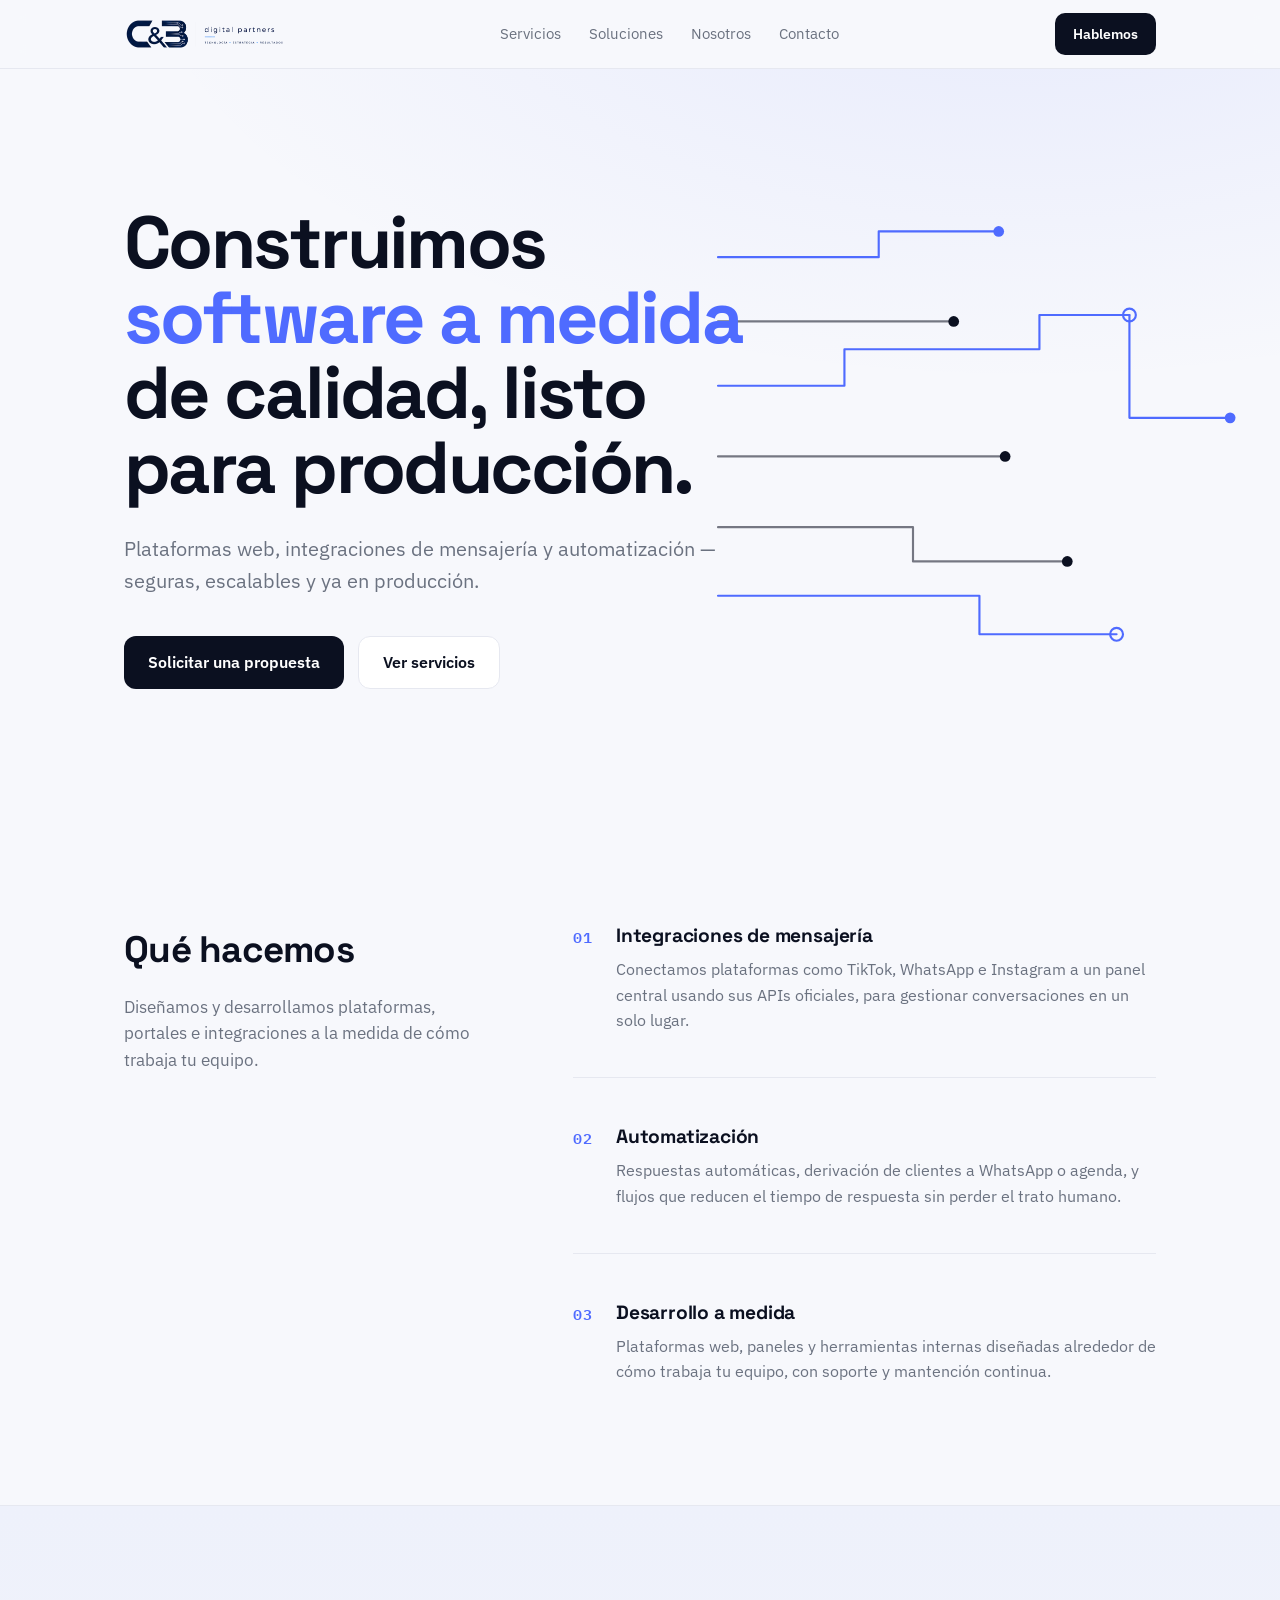
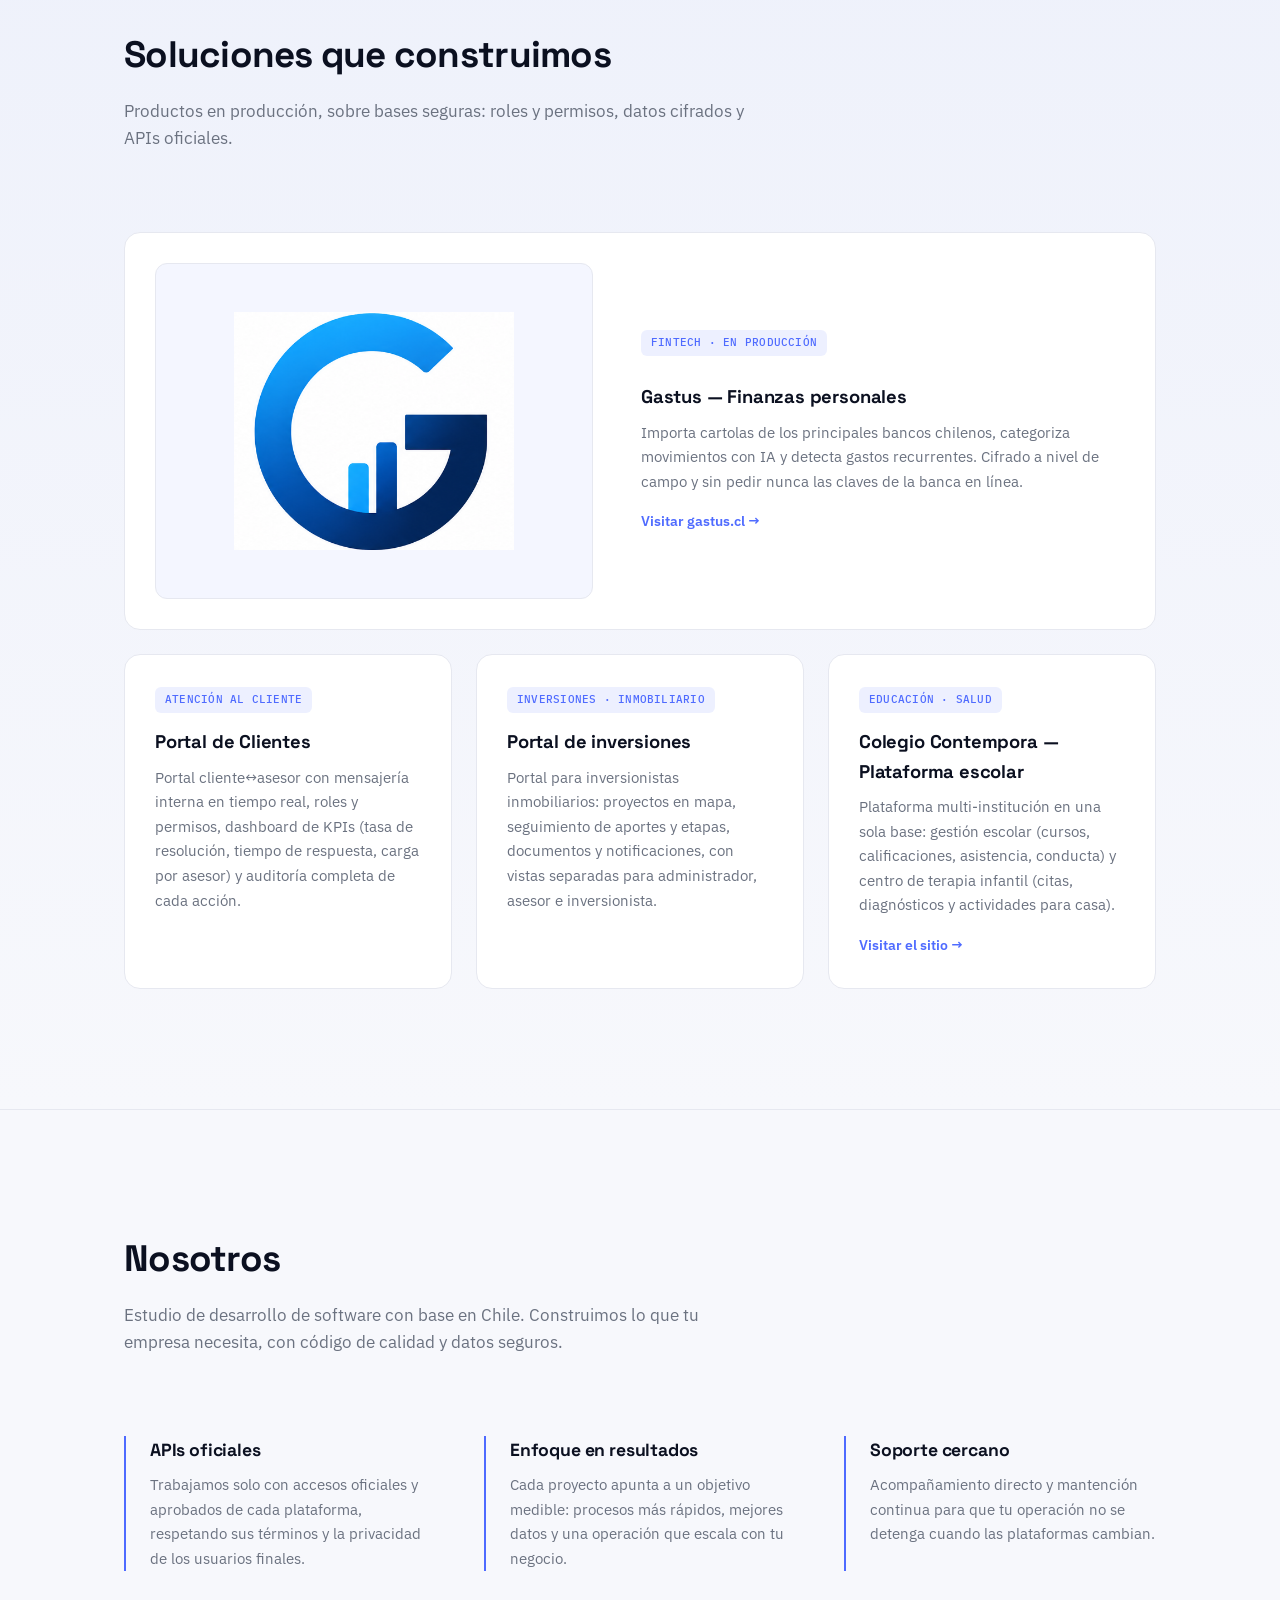
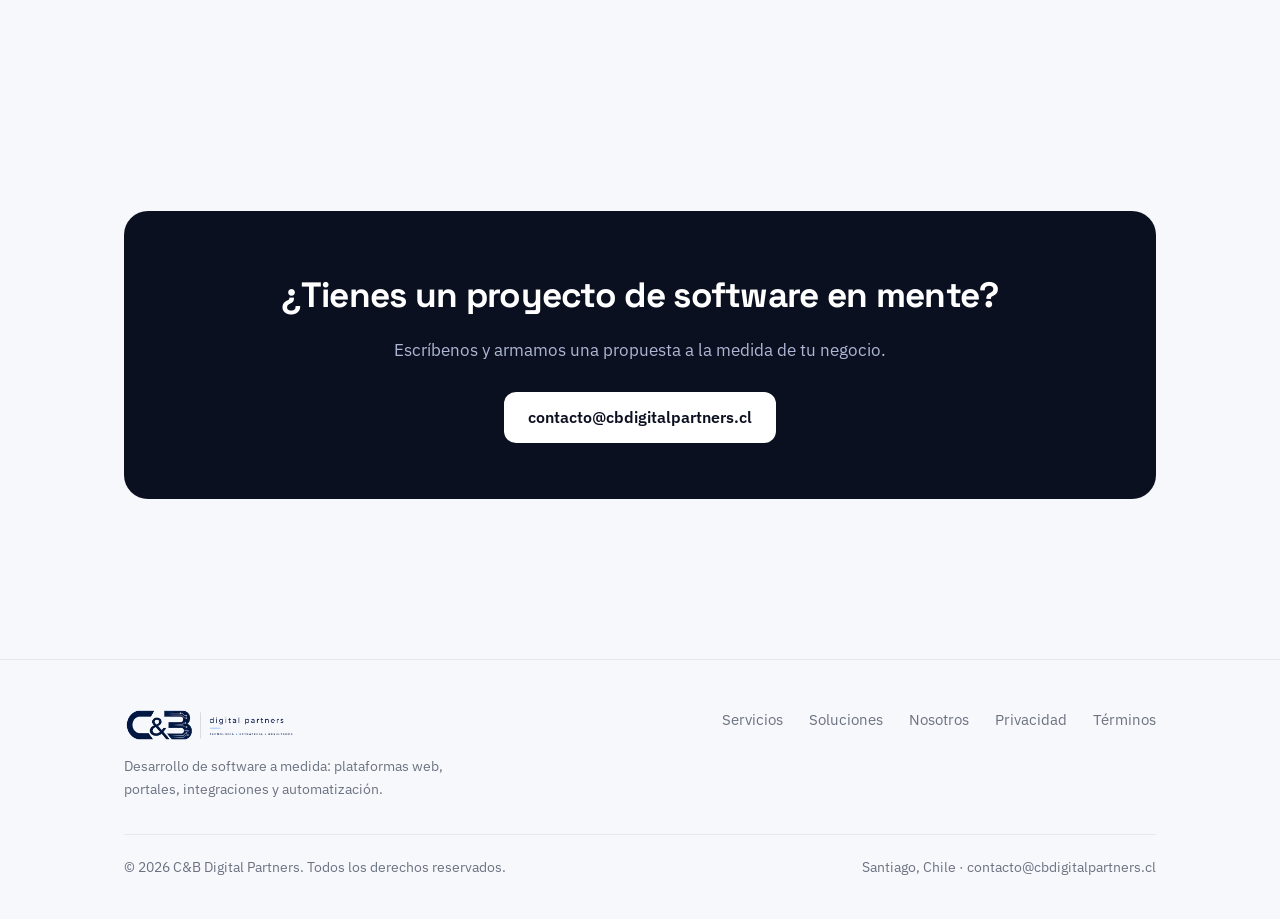
==== index.html @ 4650e449 "distill, border" ====
<!DOCTYPE html>
<html lang="es">
<head>
  <meta charset="UTF-8" />
  <meta name="viewport" content="width=device-width, initial-scale=1.0" />
  <title>C&amp;B Digital Partners — Desarrollo de software a medida</title>
  <meta name="description" content="Estudio de desarrollo de software en Chile. Construimos plataformas web, portales, software financiero e integraciones a medida — de calidad, seguras y listas para producción." />
  <meta property="og:type" content="website" />
  <meta property="og:url" content="https://www.cbdigitalpartners.cl/" />
  <meta property="og:title" content="C&amp;B Digital Partners — Desarrollo de software a medida" />
  <meta property="og:description" content="Estudio de desarrollo en Chile. Plataformas web, portales, software financiero e integraciones a medida — de calidad, seguras y listas para producción." />
  <meta name="twitter:card" content="summary_large_image" />
  <meta name="twitter:title" content="C&amp;B Digital Partners — Desarrollo de software a medida" />
  <meta name="twitter:description" content="Plataformas web, portales, software financiero e integraciones a medida — de calidad, seguras y listas para producción." />
  <link rel="icon" href="assets/favicon.ico" sizes="any" />
  <meta property="og:image" content="https://www.cbdigitalpartners.cl/assets/og-banner.png" />
  <meta property="og:image:width" content="1200" />
  <meta property="og:image:height" content="630" />
  <meta name="twitter:image" content="https://www.cbdigitalpartners.cl/assets/og-banner.png" />
  <link rel="preconnect" href="https://fonts.googleapis.com" />
  <link rel="preconnect" href="https://fonts.gstatic.com" crossorigin />
  <link href="https://fonts.googleapis.com/css2?family=IBM+Plex+Mono:wght@500;600&family=IBM+Plex+Sans:wght@400;500;600&family=Space+Grotesk:wght@500;600;700&display=swap" rel="stylesheet" />
  <link rel="stylesheet" href="styles.css" />
</head>
<body>
  <header>
    <div class="wrap nav">
      <a href="index.html" class="brand" aria-label="C&amp;B Digital Partners">
        <img src="assets/logo-clean.png" alt="C&amp;B Digital Partners" width="160" height="32" />
      </a>
      <nav class="nav-links">
        <a href="#servicios">Servicios</a>
        <a href="#soluciones">Soluciones</a>
        <a href="#nosotros">Nosotros</a>
        <a href="#contacto">Contacto</a>
      </nav>
      <a href="#contacto" class="nav-cta">Hablemos</a>
    </div>
  </header>

  <main>
    <section class="hero">
      <div class="hero-deco" aria-hidden="true">
        <svg viewBox="0 0 560 460" fill="none" xmlns="http://www.w3.org/2000/svg">
          <g class="traces" stroke-width="2" stroke-linecap="round" stroke-linejoin="round">
            <path d="M0 64 H150 V40 H262" stroke="var(--accent)" />
            <path d="M0 124 H220" stroke="var(--ink)" opacity="0.55" />
            <path d="M0 184 H118 V150 H300 V118 H384" stroke="var(--accent)" />
            <path d="M0 250 H268" stroke="var(--ink)" opacity="0.55" />
            <path d="M384 118 V214 H478" stroke="var(--accent)" />
            <path d="M0 316 H182 V348 H326" stroke="var(--ink)" opacity="0.55" />
            <path d="M0 380 H244 V416 H372" stroke="var(--accent)" />
          </g>
          <g class="nodes">
            <circle cx="262" cy="40" r="5" fill="var(--accent)" />
            <circle cx="220" cy="124" r="5" fill="var(--ink)" />
            <circle cx="384" cy="118" r="6" fill="none" stroke="var(--accent)" stroke-width="2" />
            <circle cx="268" cy="250" r="5" fill="var(--ink)" />
            <circle cx="478" cy="214" r="5" fill="var(--accent)" />
            <circle cx="326" cy="348" r="5" fill="var(--ink)" />
            <circle cx="372" cy="416" r="6" fill="none" stroke="var(--accent)" stroke-width="2" />
          </g>
        </svg>
      </div>
      <div class="wrap hero-content">
        <h1>Construimos <span>software a medida</span> de calidad, listo para producción.</h1>
        <p class="lead">Plataformas web, integraciones de mensajería y automatización — seguras, escalables y ya en producción.</p>
        <div class="hero-actions">
          <a href="#contacto" class="btn btn-primary">Solicitar una propuesta</a>
          <a href="#servicios" class="btn btn-ghost">Ver servicios</a>
        </div>
      </div>
    </section>

    <section class="block" id="servicios">
      <div class="wrap split">
        <div class="split-head">
          <h2>Qué hacemos</h2>
          <p>Diseñamos y desarrollamos plataformas, portales e integraciones a la medida de cómo trabaja tu equipo.</p>
        </div>
        <ol class="features">
          <li class="feature">
            <span class="feature-num">01</span>
            <div class="feature-body">
              <h3>Integraciones de mensajería</h3>
              <p>Conectamos plataformas como TikTok, WhatsApp e Instagram a un panel central usando sus APIs oficiales, para gestionar conversaciones en un solo lugar.</p>
            </div>
          </li>
          <li class="feature">
            <span class="feature-num">02</span>
            <div class="feature-body">
              <h3>Automatización</h3>
              <p>Respuestas automáticas, derivación de clientes a WhatsApp o agenda, y flujos que reducen el tiempo de respuesta sin perder el trato humano.</p>
            </div>
          </li>
          <li class="feature">
            <span class="feature-num">03</span>
            <div class="feature-body">
              <h3>Desarrollo a medida</h3>
              <p>Plataformas web, paneles y herramientas internas diseñadas alrededor de cómo trabaja tu equipo, con soporte y mantención continua.</p>
            </div>
          </li>
        </ol>
      </div>
    </section>

    <section class="block alt" id="soluciones">
      <div class="wrap">
        <div class="section-head">
          <h2>Soluciones que construimos</h2>
          <p>Productos en producción, sobre bases seguras: roles y permisos, datos cifrados y APIs oficiales.</p>
        </div>
        <div class="solutions">
          <article class="card sol-feature">
            <div class="sol-feature-media">
              <img src="assets/gastus-logo.png" alt="Gastus" />
            </div>
            <div class="sol-feature-body">
              <span class="tag">Fintech · En producción</span>
              <h3>Gastus — Finanzas personales</h3>
              <p>Importa cartolas de los principales bancos chilenos, categoriza movimientos con IA y detecta gastos recurrentes. Cifrado a nivel de campo y sin pedir nunca las claves de la banca en línea.</p>
              <a href="https://gastus.cl" target="_blank" rel="noopener" class="card-link">Visitar gastus.cl →</a>
            </div>
          </article>
          <div class="sol-grid">
            <article class="card">
              <span class="tag">Atención al cliente</span>
              <h3>Portal de Clientes</h3>
              <p>Portal cliente↔asesor con mensajería interna en tiempo real, roles y permisos, dashboard de KPIs (tasa de resolución, tiempo de respuesta, carga por asesor) y auditoría completa de cada acción.</p>
            </article>
            <article class="card">
              <span class="tag">Inversiones · Inmobiliario</span>
              <h3>Portal de inversiones</h3>
              <p>Portal para inversionistas inmobiliarios: proyectos en mapa, seguimiento de aportes y etapas, documentos y notificaciones, con vistas separadas para administrador, asesor e inversionista.</p>
            </article>
            <article class="card">
              <span class="tag">Educación · Salud</span>
              <h3>Colegio Contempora — Plataforma escolar</h3>
              <p>Plataforma multi-institución en una sola base: gestión escolar (cursos, calificaciones, asistencia, conducta) y centro de terapia infantil (citas, diagnósticos y actividades para casa).</p>
              <a href="https://colegia.colegiocontempora.com/" target="_blank" rel="noopener" class="card-link">Visitar el sitio →</a>
            </article>
          </div>
        </div>
      </div>
    </section>

    <section class="block" id="nosotros">
      <div class="wrap">
        <div class="section-head">
          <h2>Nosotros</h2>
          <p>Estudio de desarrollo de software con base en Chile. Construimos lo que tu empresa necesita, con código de calidad y datos seguros.</p>
        </div>
        <div class="trust">
          <div class="trust-item">
            <h3>APIs oficiales</h3>
            <p>Trabajamos solo con accesos oficiales y aprobados de cada plataforma, respetando sus términos y la privacidad de los usuarios finales.</p>
          </div>
          <div class="trust-item">
            <h3>Enfoque en resultados</h3>
            <p>Cada proyecto apunta a un objetivo medible: procesos más rápidos, mejores datos y una operación que escala con tu negocio.</p>
          </div>
          <div class="trust-item">
            <h3>Soporte cercano</h3>
            <p>Acompañamiento directo y mantención continua para que tu operación no se detenga cuando las plataformas cambian.</p>
          </div>
        </div>
      </div>
    </section>

    <section class="block" id="contacto">
      <div class="wrap">
        <div class="cta-band">
          <h2>¿Tienes un proyecto de software en mente?</h2>
          <p>Escríbenos y armamos una propuesta a la medida de tu negocio.</p>
          <a href="mailto:contacto@cbdigitalpartners.cl" class="btn btn-primary">contacto@cbdigitalpartners.cl</a>
        </div>
      </div>
    </section>
  </main>

  <footer>
    <div class="wrap">
      <div class="foot">
        <div>
          <a href="index.html" class="brand" aria-label="C&amp;B Digital Partners">
            <img src="assets/logo-clean.png" alt="C&amp;B Digital Partners" width="160" height="32" />
          </a>
          <p>Desarrollo de software a medida: plataformas web, portales, integraciones y automatización.</p>
        </div>
        <div class="foot-links">
          <a href="#servicios">Servicios</a>
          <a href="#soluciones">Soluciones</a>
          <a href="#nosotros">Nosotros</a>
          <a href="privacidad.html">Privacidad</a>
          <a href="terminos.html">Términos</a>
        </div>
      </div>
      <div class="foot-bottom">
        <span>© 2026 C&amp;B Digital Partners. Todos los derechos reservados.</span>
        <span>Santiago, Chile · contacto@cbdigitalpartners.cl</span>
      </div>
    </div>
  </footer>
</body>
</html>
---- styles.css ----
:root {
  --ink: #0b1020;
  --ink-soft: #161d33;
  --paper: #f7f8fc;
  --muted: #6b7280;
  --line: #e6e8f0;
  --accent: #4f6bff;
  --accent-2: #00d4b3;
  --white: #ffffff;
  --radius: 16px;
  --maxw: 1080px;
  /* Type */
  --font-display: "Space Grotesk", "Segoe UI", system-ui, sans-serif;
  --font-body: "IBM Plex Sans", -apple-system, "Segoe UI", Roboto, sans-serif;
  --font-mono: "IBM Plex Mono", ui-monospace, "Cascadia Code", monospace;
  /* Spacing scale — fluid */
  --space-xs: 0.75rem;
  --space-sm: clamp(1rem, 2vw, 1.5rem);
  --space-md: clamp(1.75rem, 4vw, 2.75rem);
  --space-lg: clamp(3rem, 7vw, 5rem);
  --space-xl: clamp(4.5rem, 10vw, 7.5rem);
}

* { box-sizing: border-box; margin: 0; padding: 0; }

html { scroll-behavior: smooth; }

body {
  font-family: var(--font-body);
  color: var(--ink);
  background: var(--paper);
  line-height: 1.6;
  -webkit-font-smoothing: antialiased;
}

h1, h2, h3, .brand { font-family: var(--font-display); }

a { color: inherit; text-decoration: none; }

/* Keyboard focus — WCAG AA visible focus */
:focus-visible {
  outline: 2px solid var(--accent);
  outline-offset: 3px;
  border-radius: 4px;
}

.wrap { max-width: var(--maxw); margin: 0 auto; padding: 0 24px; }

/* ---------- Header ---------- */
header {
  position: sticky;
  top: 0;
  z-index: 50;
  background: rgba(247, 248, 252, 0.85);
  backdrop-filter: saturate(180%) blur(12px);
  border-bottom: 1px solid var(--line);
}
.nav {
  display: flex;
  align-items: center;
  justify-content: space-between;
  height: 68px;
}
.brand {
  display: flex;
  align-items: center;
  gap: 10px;
  font-weight: 700;
  letter-spacing: -0.02em;
  font-size: 1.05rem;
}
.brand img { height: 32px; width: auto; display: block; }
.foot .brand img { height: 34px; }
.nav-links { display: flex; gap: 28px; font-size: 0.92rem; color: var(--muted); }
.nav-links a:hover { color: var(--ink); }
.nav-cta {
  background: var(--ink);
  color: #fff;
  padding: 9px 18px;
  border-radius: 10px;
  font-size: 0.9rem;
  font-weight: 600;
}
.nav-cta:hover { background: var(--ink-soft); }
@media (max-width: 720px) { .nav-links { display: none; } }

/* ---------- Hero ---------- */
.hero {
  position: relative;
  overflow: hidden;
  padding: clamp(5rem, 11vw, 8.5rem) 0 clamp(4.5rem, 9vw, 7rem);
  background: radial-gradient(900px 460px at 80% -20%, rgba(79,107,255,0.10), transparent);
}
.hero-content { position: relative; z-index: 1; }
.hero h1 {
  font-size: clamp(2.5rem, 6.4vw, 4.6rem);
  line-height: 1.02;
  letter-spacing: -0.035em;
  font-weight: 700;
  max-width: 14ch;
}
.hero h1 span { color: var(--accent); }
.hero p.lead {
  margin-top: clamp(1.25rem, 2.5vw, 1.75rem);
  font-size: clamp(1.05rem, 1.6vw, 1.25rem);
  color: var(--muted);
  max-width: 52ch;
}
.hero-actions { margin-top: clamp(2rem, 3vw, 2.5rem); display: flex; gap: 14px; flex-wrap: wrap; }

/* Hero circuit signature */
.hero-deco {
  position: absolute; top: 50%; right: clamp(-60px, -3vw, -20px);
  transform: translateY(-50%);
  width: min(600px, 52%);
  pointer-events: none;
}
.hero-deco svg { width: 100%; height: auto; display: block; overflow: visible; }
@media (max-width: 880px) { .hero-deco { display: none; } }

/* Entrance choreography */
@keyframes heroDraw { to { stroke-dashoffset: 0; } }
@keyframes heroPop { from { opacity: 0; transform: scale(0.3); } to { opacity: 1; transform: scale(1); } }
@keyframes heroRise { from { opacity: 0; transform: translateY(18px); } to { opacity: 1; transform: none; } }

.hero-content > * { opacity: 0; animation: heroRise 0.7s cubic-bezier(0.22, 1, 0.36, 1) forwards; }
.hero-content > *:nth-child(1) { animation-delay: 0.05s; }
.hero-content > *:nth-child(2) { animation-delay: 0.18s; }
.hero-content > *:nth-child(3) { animation-delay: 0.30s; }

.hero-deco .traces path {
  stroke-dasharray: 1200; stroke-dashoffset: 1200;
  animation: heroDraw 1.5s cubic-bezier(0.22, 1, 0.36, 1) forwards;
}
.hero-deco .traces path:nth-child(2) { animation-delay: 0.12s; }
.hero-deco .traces path:nth-child(3) { animation-delay: 0.24s; }
.hero-deco .traces path:nth-child(4) { animation-delay: 0.36s; }
.hero-deco .traces path:nth-child(5) { animation-delay: 0.48s; }
.hero-deco .traces path:nth-child(6) { animation-delay: 0.60s; }
.hero-deco .traces path:nth-child(7) { animation-delay: 0.72s; }
.hero-deco .nodes circle {
  opacity: 0; transform-box: fill-box; transform-origin: center;
  animation: heroPop 0.5s cubic-bezier(0.22, 1, 0.36, 1) forwards;
}
.hero-deco .nodes circle:nth-child(1) { animation-delay: 0.7s; }
.hero-deco .nodes circle:nth-child(2) { animation-delay: 0.8s; }
.hero-deco .nodes circle:nth-child(3) { animation-delay: 0.9s; }
.hero-deco .nodes circle:nth-child(4) { animation-delay: 1.0s; }
.hero-deco .nodes circle:nth-child(5) { animation-delay: 1.1s; }
.hero-deco .nodes circle:nth-child(6) { animation-delay: 1.2s; }
.hero-deco .nodes circle:nth-child(7) { animation-delay: 1.3s; }
.btn {
  display: inline-flex; align-items: center; gap: 8px;
  padding: 13px 24px; border-radius: 12px;
  font-weight: 600; font-size: 0.98rem;
  transition: transform 0.15s ease, box-shadow 0.15s ease;
}
.btn-primary { background: var(--ink); color: #fff; }
.btn-primary:hover { transform: translateY(-2px); box-shadow: 0 12px 30px rgba(11,16,32,0.25); }
.btn-ghost { background: var(--white); color: var(--ink); border: 1px solid var(--line); }
.btn-ghost:hover { border-color: var(--accent); color: var(--accent); }

/* ---------- Sections ---------- */
section.block { padding: var(--space-xl) 0; }
.section-head { max-width: 640px; margin-bottom: var(--space-lg); }
.section-head h2 {
  font-size: clamp(1.6rem, 3.5vw, 2.3rem);
  letter-spacing: -0.02em; font-weight: 700;
}
.section-head p { margin-top: 14px; color: var(--muted); font-size: 1.05rem; }

/* ---------- Servicios: editorial split ---------- */
.split {
  display: grid;
  grid-template-columns: minmax(0, 0.78fr) minmax(0, 1.22fr);
  gap: clamp(2rem, 6vw, 5rem);
  align-items: start;
}
.split-head h2 { font-size: clamp(1.6rem, 3.5vw, 2.3rem); letter-spacing: -0.02em; font-weight: 700; }
.split-head p { margin-top: 14px; color: var(--muted); font-size: 1.05rem; }
@media (min-width: 861px) { .split-head { position: sticky; top: 96px; } }
@media (max-width: 860px) { .split { grid-template-columns: 1fr; gap: var(--space-md); } }

.features { list-style: none; display: flex; flex-direction: column; }
.feature {
  display: grid;
  grid-template-columns: auto 1fr;
  gap: var(--space-sm);
  padding: var(--space-md) 0;
  border-top: 1px solid var(--line);
}
.feature:first-child { border-top: 0; padding-top: 0; }
.feature:last-child { padding-bottom: 0; }
.feature-num {
  font-family: var(--font-mono);
  font-size: 0.95rem; font-weight: 600; letter-spacing: 0.02em;
  color: var(--accent); font-variant-numeric: tabular-nums;
  padding-top: 0.35rem;
}
.feature h3 { font-size: 1.2rem; letter-spacing: -0.01em; margin-bottom: 6px; }
.feature p { color: var(--muted); font-size: 0.98rem; }

/* ---------- Soluciones: featured + supporting ---------- */
.solutions { display: flex; flex-direction: column; gap: var(--space-sm); }
.sol-feature {
  display: grid;
  grid-template-columns: minmax(0, 0.95fr) minmax(0, 1.05fr);
  gap: clamp(1.5rem, 4vw, 3rem);
  align-items: center;
  padding: clamp(1.5rem, 4vw, 2.75rem);
}
.sol-feature-media {
  background: rgba(79,107,255,0.06);
  border: 1px solid var(--line);
  border-radius: 12px;
  aspect-ratio: 16 / 10;
  display: grid; place-items: center;
  padding: clamp(1.5rem, 4vw, 3rem);
}
.sol-feature-media img { width: 100%; max-width: 280px; height: auto; object-fit: contain; }
.sol-feature-body h3 { font-size: clamp(1.3rem, 2.5vw, 1.6rem); letter-spacing: -0.02em; margin: 12px 0 10px; }
.sol-feature-body p { color: var(--muted); font-size: 1rem; }
@media (max-width: 720px) { .sol-feature { grid-template-columns: 1fr; } }

.sol-grid { display: grid; grid-template-columns: repeat(3, 1fr); gap: var(--space-sm); }
@media (max-width: 860px) { .sol-grid { grid-template-columns: 1fr; } }

/* ---------- Nosotros: trust columns ---------- */
.trust { display: grid; grid-template-columns: repeat(3, 1fr); gap: clamp(1.5rem, 4vw, 3rem); }
.trust-item { padding-left: var(--space-sm); border-left: 2px solid var(--accent); }
.trust-item h3 { font-size: 1.1rem; letter-spacing: -0.01em; margin-bottom: 8px; }
.trust-item p { color: var(--muted); font-size: 0.96rem; }
@media (max-width: 760px) {
  .trust { grid-template-columns: 1fr; }
  .trust-item { border-left: 0; border-top: 2px solid var(--accent); padding-left: 0; padding-top: var(--space-sm); }
}

/* Alternate section background */
section.block.alt {
  background: linear-gradient(180deg, #eef1fb 0%, var(--paper) 100%);
  border-top: 1px solid var(--line);
  border-bottom: 1px solid var(--line);
}

/* Solution card tag pill */
.card .tag {
  display: inline-block;
  font-family: var(--font-mono);
  font-size: 0.7rem; font-weight: 500; letter-spacing: 0.02em;
  text-transform: uppercase;
  color: var(--accent);
  background: rgba(79,107,255,0.10);
  padding: 4px 10px; border-radius: 6px;
  margin-bottom: 14px;
}

.card {
  background: var(--white);
  border: 1px solid var(--line);
  border-radius: var(--radius);
  padding: 30px;
  transition: transform 0.18s ease, box-shadow 0.18s ease, border-color 0.18s ease;
}
.card:hover { transform: translateY(-4px); box-shadow: 0 18px 40px rgba(11,16,32,0.08); border-color: transparent; }
.card h3 { font-size: 1.15rem; letter-spacing: -0.01em; margin-bottom: 8px; }
.card p { color: var(--muted); font-size: 0.96rem; }
.card-link {
  display: inline-flex; align-items: center; gap: 6px;
  margin-top: 16px; font-weight: 600; font-size: 0.9rem;
  color: var(--accent);
  transition: gap 0.15s ease;
}
.card-link:hover { gap: 11px; }

/* ---------- CTA band ---------- */
.cta-band {
  background: var(--ink);
  color: #fff;
  border-radius: 24px;
  padding: 56px 48px;
  text-align: center;
}
.cta-band h2 { font-size: clamp(1.6rem, 3.5vw, 2.2rem); letter-spacing: -0.02em; }
.cta-band p { color: #aeb6d4; margin-top: 14px; font-size: 1.05rem; }
.cta-band .btn-primary { background: #fff; color: var(--ink); margin-top: 28px; }
.cta-band .btn-primary:hover { box-shadow: 0 12px 30px rgba(0,0,0,0.4); }

/* ---------- Footer ---------- */
footer {
  border-top: 1px solid var(--line);
  padding: 48px 0 40px;
  margin-top: 40px;
}
.foot {
  display: flex; justify-content: space-between; align-items: flex-start;
  flex-wrap: wrap; gap: 28px;
}
.foot .brand { margin-bottom: 12px; }
.foot p { color: var(--muted); font-size: 0.9rem; max-width: 320px; }
.foot-links { display: flex; gap: 26px; font-size: 0.92rem; color: var(--muted); }
.foot-links a:hover { color: var(--ink); }
.foot-bottom {
  margin-top: 34px; padding-top: 22px; border-top: 1px solid var(--line);
  font-size: 0.85rem; color: var(--muted);
  display: flex; justify-content: space-between; flex-wrap: wrap; gap: 10px;
}

/* ---------- Legal pages ---------- */
.legal { padding: 64px 0 40px; }
.legal .wrap { max-width: 760px; }
.legal h1 { font-size: clamp(1.8rem, 4vw, 2.6rem); letter-spacing: -0.02em; margin-bottom: 8px; }
.legal .updated { color: var(--muted); font-size: 0.9rem; margin-bottom: 40px; }
.legal h2 { font-size: 1.25rem; margin: 36px 0 12px; letter-spacing: -0.01em; }
.legal p, .legal li { color: #2b3245; font-size: 1rem; margin-bottom: 12px; }
.legal ul { padding-left: 22px; }
.legal a { color: var(--accent); }
.legal a:hover { text-decoration: underline; }
.back {
  display: inline-flex; align-items: center; gap: 6px;
  color: var(--muted); font-size: 0.9rem; margin-bottom: 28px;
}
.back:hover { color: var(--ink); }

/* ---------- Reduced motion ---------- */
@media (prefers-reduced-motion: reduce) {
  html { scroll-behavior: auto; }
  *, *::before, *::after {
    animation-duration: 0.01ms !important;
    animation-iteration-count: 1 !important;
    transition-duration: 0.01ms !important;
  }
  .card:hover, .btn-primary:hover { transform: none; }
}
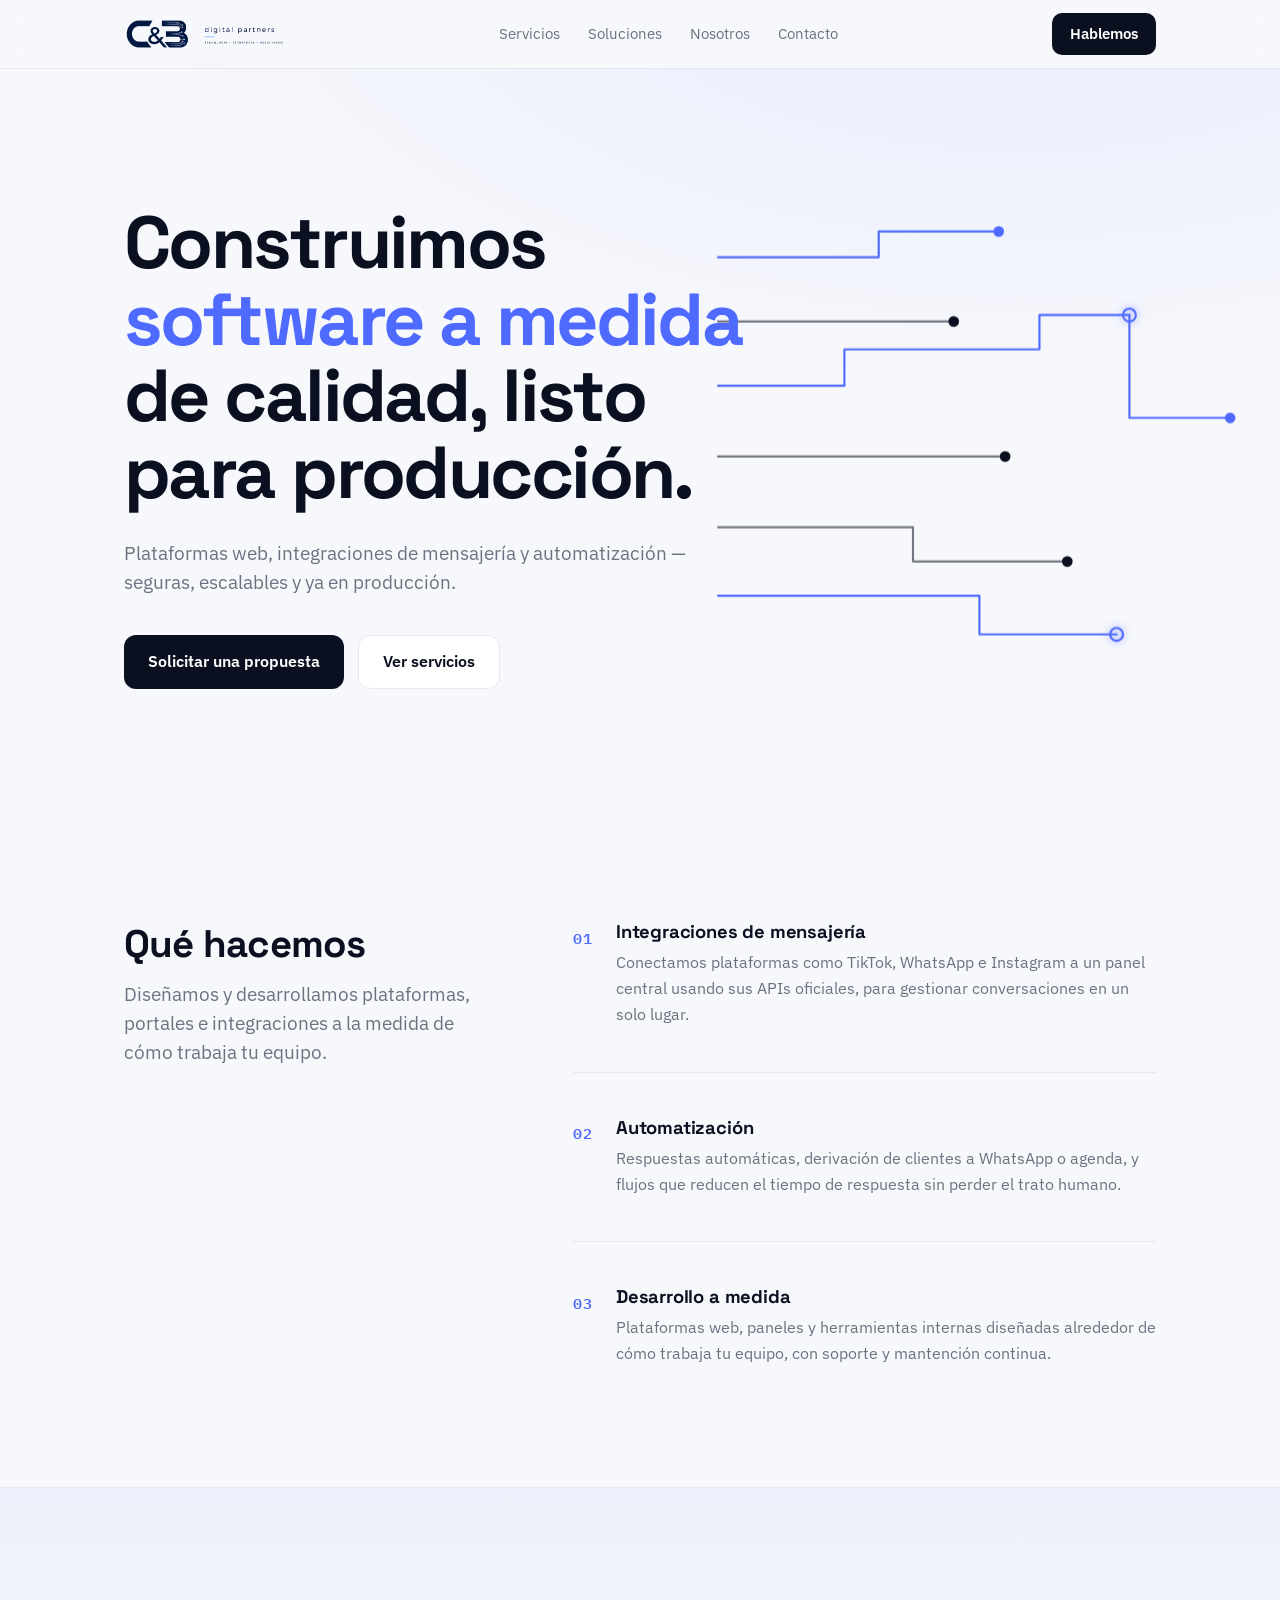
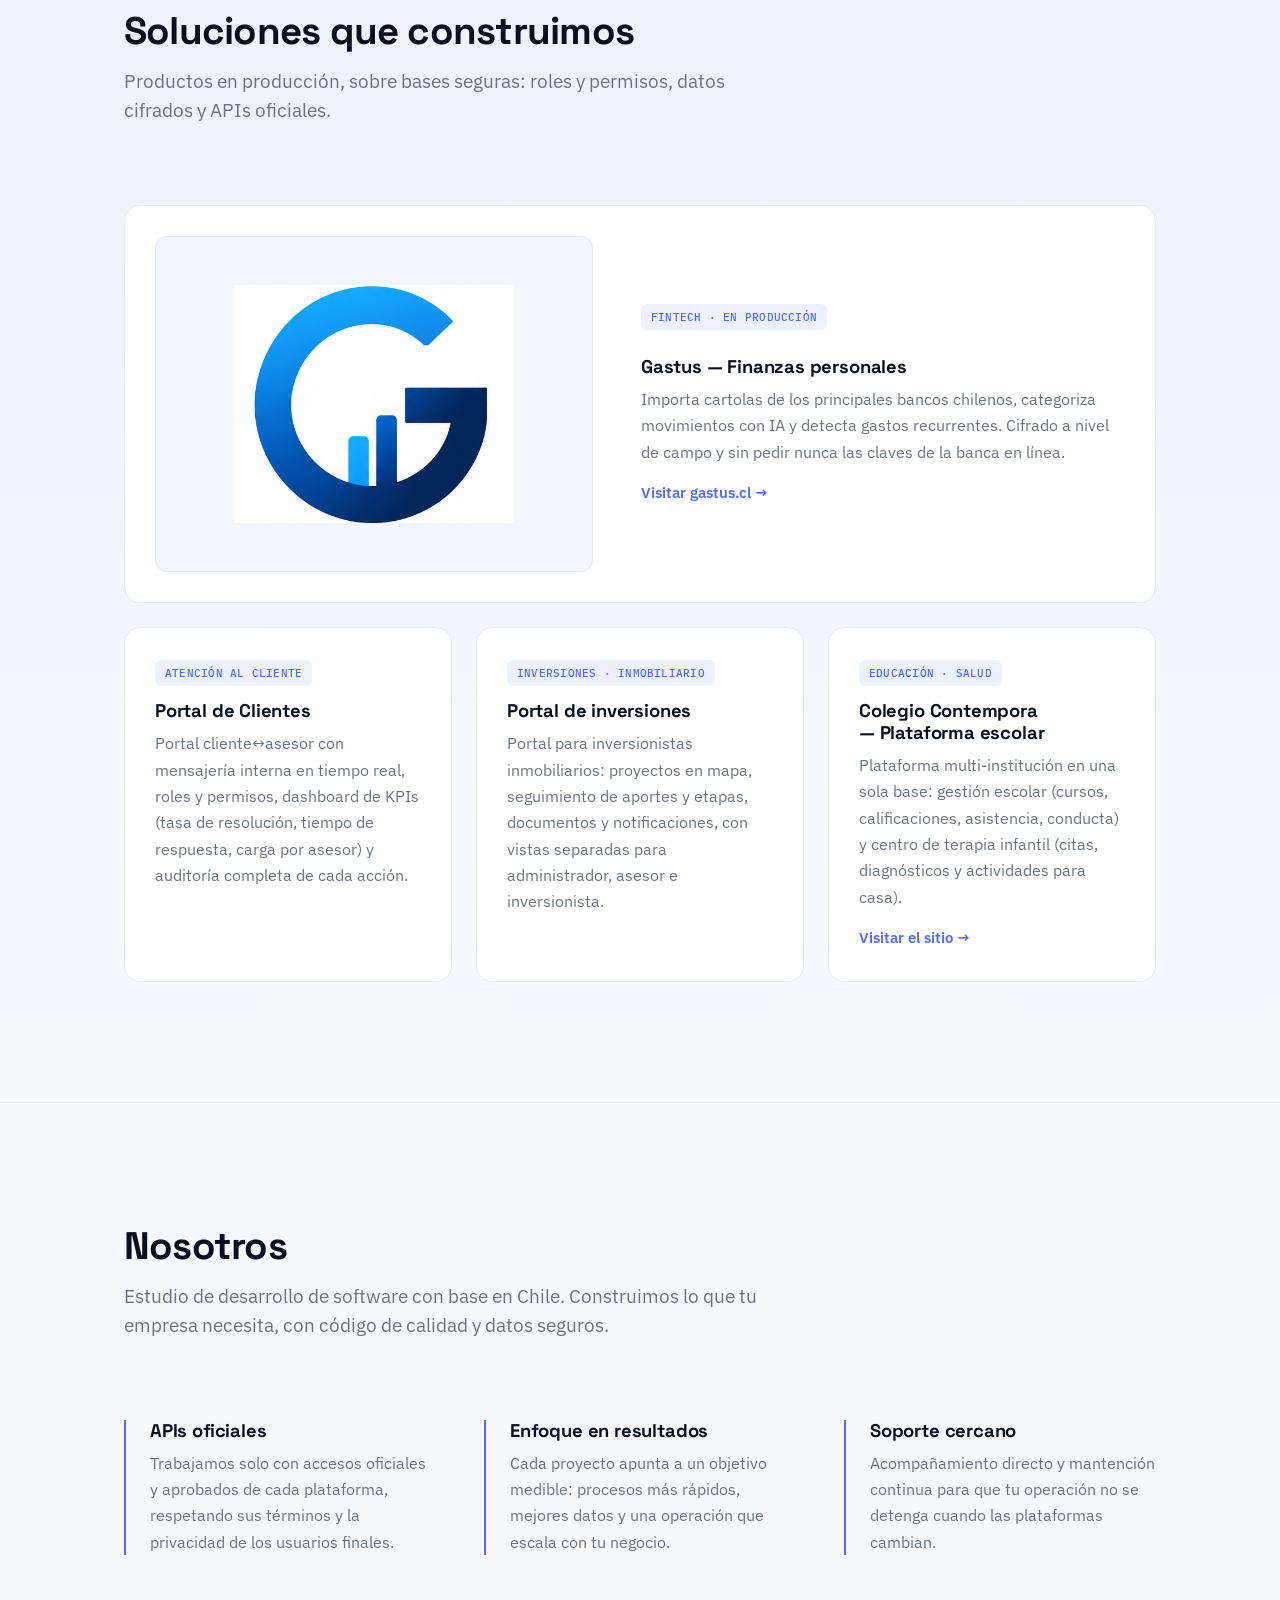
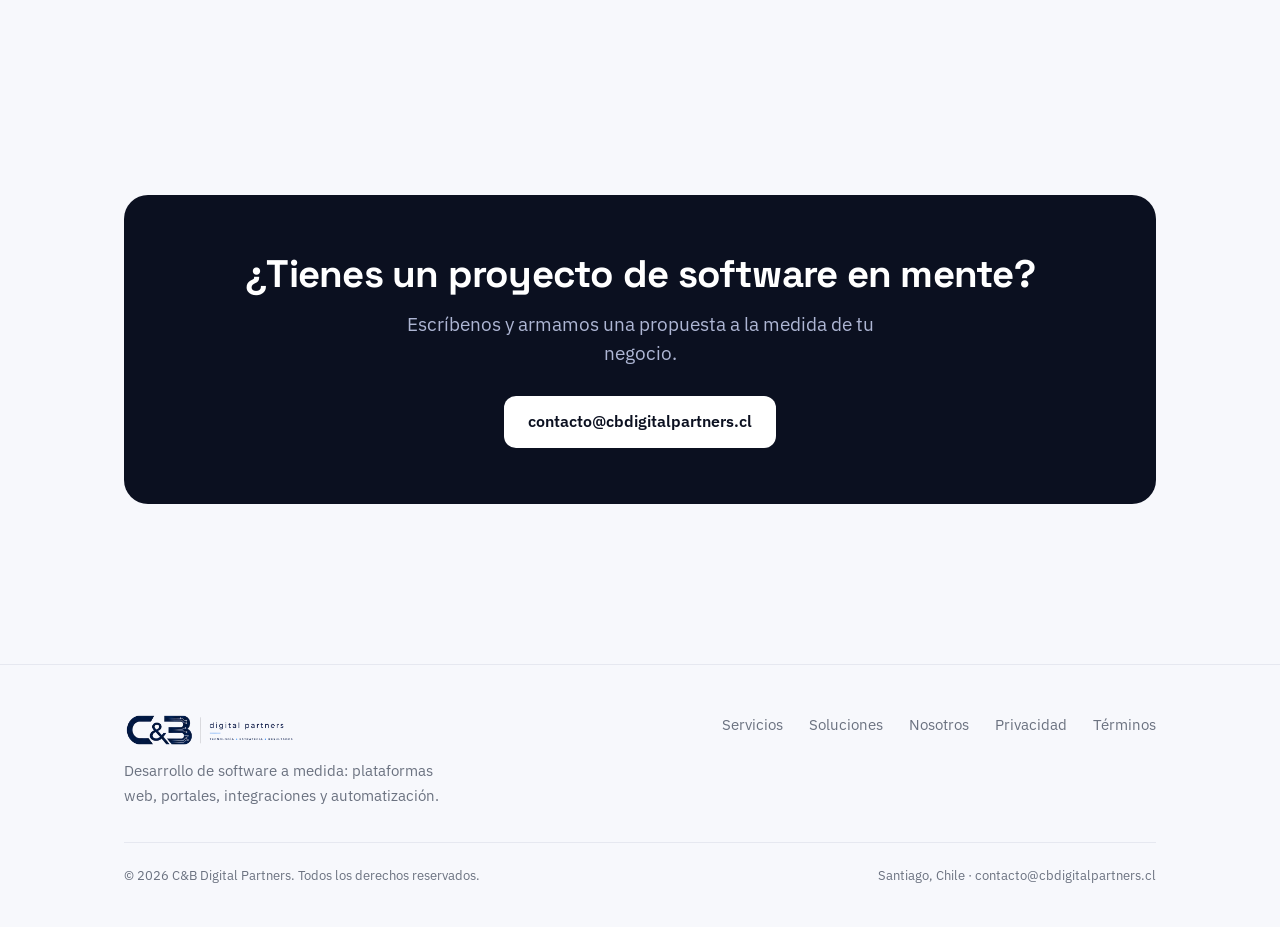
==== commit 6fbb87f5: "overdrive" ====
--- a/index.html
+++ b/index.html
@@ -60,6 +60,13 @@
             <circle cx="326" cy="348" r="5" fill="var(--ink)" />
             <circle cx="372" cy="416" r="6" fill="none" stroke="var(--accent)" stroke-width="2" />
           </g>
+          <g class="pulses">
+            <circle class="pulse" r="3.5" fill="var(--accent)" style="offset-path: path('M0 64 H150 V40 H262')" />
+            <circle class="pulse" r="3.5" fill="var(--accent)" style="offset-path: path('M0 184 H118 V150 H300 V118 H384')" />
+            <circle class="pulse" r="3.5" fill="var(--accent)" style="offset-path: path('M384 118 V214 H478')" />
+            <circle class="pulse" r="3.5" fill="var(--accent)" style="offset-path: path('M0 250 H268')" />
+            <circle class="pulse" r="3.5" fill="var(--accent)" style="offset-path: path('M0 380 H244 V416 H372')" />
+          </g>
         </svg>
       </div>
       <div class="wrap hero-content">
@@ -201,5 +208,6 @@
       </div>
     </div>
   </footer>
+  <script src="scripts.js" defer></script>
 </body>
 </html>
--- a/styles.css
+++ b/styles.css
@@ -13,6 +13,24 @@
   --font-display: "Space Grotesk", "Segoe UI", system-ui, sans-serif;
   --font-body: "IBM Plex Sans", -apple-system, "Segoe UI", Roboto, sans-serif;
   --font-mono: "IBM Plex Mono", ui-monospace, "Cascadia Code", monospace;
+  /* Type scale (~1.25 modular, fluid) */
+  --text-xs:   0.8125rem;                       /* 13px — micro / legal meta */
+  --text-sm:   0.9375rem;                        /* 15px — nav, captions */
+  --text-base: 1rem;                             /* 16px — body */
+  --text-lead: clamp(1.1rem, 1.5vw, 1.3rem);     /* intros, lead */
+  --text-lg:   clamp(1.15rem, 1.4vw, 1.3rem);    /* h3 / subheading */
+  --text-xl:   clamp(1.4rem, 2.4vw, 1.8rem);     /* featured h3 */
+  --text-2xl:  clamp(1.7rem, 3.6vw, 2.4rem);     /* section h2 */
+  --text-3xl:  clamp(2.5rem, 6.4vw, 4.6rem);     /* hero h1 */
+  /* Line height */
+  --lh-tight: 1.04;
+  --lh-snug:  1.18;
+  --lh-body:  1.65;
+  /* Weights */
+  --fw-regular: 400;
+  --fw-medium: 500;
+  --fw-semibold: 600;
+  --fw-bold: 700;
   /* Spacing scale — fluid */
   --space-xs: 0.75rem;
   --space-sm: clamp(1rem, 2vw, 1.5rem);
@@ -27,13 +45,20 @@
 
 body {
   font-family: var(--font-body);
+  font-size: var(--text-base);
   color: var(--ink);
   background: var(--paper);
-  line-height: 1.6;
+  line-height: var(--lh-body);
   -webkit-font-smoothing: antialiased;
+  text-rendering: optimizeLegibility;
 }
 
 h1, h2, h3, .brand { font-family: var(--font-display); }
+h1, h2, h3 {
+  line-height: var(--lh-snug);
+  font-weight: var(--fw-bold);
+  text-wrap: balance;
+}
 
 a { color: inherit; text-decoration: none; }
 
@@ -71,14 +96,14 @@
 }
 .brand img { height: 32px; width: auto; display: block; }
 .foot .brand img { height: 34px; }
-.nav-links { display: flex; gap: 28px; font-size: 0.92rem; color: var(--muted); }
+.nav-links { display: flex; gap: 28px; font-size: var(--text-sm); color: var(--muted); }
 .nav-links a:hover { color: var(--ink); }
 .nav-cta {
   background: var(--ink);
   color: #fff;
   padding: 9px 18px;
   border-radius: 10px;
-  font-size: 0.9rem;
+  font-size: var(--text-sm);
   font-weight: 600;
 }
 .nav-cta:hover { background: var(--ink-soft); }
@@ -93,16 +118,16 @@
 }
 .hero-content { position: relative; z-index: 1; }
 .hero h1 {
-  font-size: clamp(2.5rem, 6.4vw, 4.6rem);
-  line-height: 1.02;
+  font-size: var(--text-3xl);
+  line-height: var(--lh-tight);
   letter-spacing: -0.035em;
-  font-weight: 700;
   max-width: 14ch;
 }
 .hero h1 span { color: var(--accent); }
 .hero p.lead {
   margin-top: clamp(1.25rem, 2.5vw, 1.75rem);
-  font-size: clamp(1.05rem, 1.6vw, 1.25rem);
+  font-size: var(--text-lead);
+  line-height: 1.5;
   color: var(--muted);
   max-width: 52ch;
 }
@@ -111,9 +136,11 @@
 /* Hero circuit signature */
 .hero-deco {
   position: absolute; top: 50%; right: clamp(-60px, -3vw, -20px);
-  transform: translateY(-50%);
+  --tx: 0px; --ty: 0px; --rot: 0deg;
+  transform: translateY(-50%) translate3d(var(--tx), var(--ty), 0) rotate(var(--rot));
   width: min(600px, 52%);
   pointer-events: none;
+  will-change: transform;
 }
 .hero-deco svg { width: 100%; height: auto; display: block; overflow: visible; }
 @media (max-width: 880px) { .hero-deco { display: none; } }
@@ -149,6 +176,40 @@
 .hero-deco .nodes circle:nth-child(5) { animation-delay: 1.1s; }
 .hero-deco .nodes circle:nth-child(6) { animation-delay: 1.2s; }
 .hero-deco .nodes circle:nth-child(7) { animation-delay: 1.3s; }
+
+/* Living circuit — signal pulses ride the traces, live nodes glow */
+.hero-deco .pulse { opacity: 0; }
+@keyframes signal {
+  0%   { offset-distance: 0%;   opacity: 0; }
+  12%  { opacity: 1; }
+  88%  { opacity: 1; }
+  100% { offset-distance: 100%; opacity: 0; }
+}
+@keyframes nodeGlow { 0%, 100% { transform: scale(1); } 50% { transform: scale(1.28); } }
+
+@supports (offset-path: path("M0 0")) {
+  @media (prefers-reduced-motion: no-preference) {
+    .hero-deco .pulse {
+      filter: drop-shadow(0 0 5px rgba(79, 107, 255, 0.9));
+      animation: signal 3s linear infinite;
+    }
+    .hero-deco .pulse:nth-child(1) { animation-duration: 3.2s; animation-delay: 1.0s; }
+    .hero-deco .pulse:nth-child(2) { animation-duration: 4.0s; animation-delay: 1.8s; }
+    .hero-deco .pulse:nth-child(3) { animation-duration: 2.6s; animation-delay: 2.6s; }
+    .hero-deco .pulse:nth-child(4) { animation-duration: 2.2s; animation-delay: 1.3s; }
+    .hero-deco .pulse:nth-child(5) { animation-duration: 3.6s; animation-delay: 2.2s; }
+  }
+}
+@media (prefers-reduced-motion: no-preference) {
+  .hero-deco .nodes circle[stroke] {
+    filter: drop-shadow(0 0 4px rgba(79, 107, 255, 0.7));
+    animation: heroPop 0.5s cubic-bezier(0.22, 1, 0.36, 1) forwards,
+               nodeGlow 2.8s ease-in-out infinite;
+  }
+  .hero-deco .nodes circle:nth-child(3) { animation-delay: 0.9s, 1.6s; }
+  .hero-deco .nodes circle:nth-child(7) { animation-delay: 1.3s, 2.0s; }
+}
+
 .btn {
   display: inline-flex; align-items: center; gap: 8px;
   padding: 13px 24px; border-radius: 12px;
@@ -164,10 +225,10 @@
 section.block { padding: var(--space-xl) 0; }
 .section-head { max-width: 640px; margin-bottom: var(--space-lg); }
 .section-head h2 {
-  font-size: clamp(1.6rem, 3.5vw, 2.3rem);
-  letter-spacing: -0.02em; font-weight: 700;
-}
-.section-head p { margin-top: 14px; color: var(--muted); font-size: 1.05rem; }
+  font-size: var(--text-2xl);
+  letter-spacing: -0.02em;
+}
+.section-head p { margin-top: 14px; color: var(--muted); font-size: var(--text-lead); line-height: 1.5; max-width: 60ch; }
 
 /* ---------- Servicios: editorial split ---------- */
 .split {
@@ -176,8 +237,8 @@
   gap: clamp(2rem, 6vw, 5rem);
   align-items: start;
 }
-.split-head h2 { font-size: clamp(1.6rem, 3.5vw, 2.3rem); letter-spacing: -0.02em; font-weight: 700; }
-.split-head p { margin-top: 14px; color: var(--muted); font-size: 1.05rem; }
+.split-head h2 { font-size: var(--text-2xl); letter-spacing: -0.02em; }
+.split-head p { margin-top: 14px; color: var(--muted); font-size: var(--text-lead); line-height: 1.5; }
 @media (min-width: 861px) { .split-head { position: sticky; top: 96px; } }
 @media (max-width: 860px) { .split { grid-template-columns: 1fr; gap: var(--space-md); } }
 
@@ -193,12 +254,12 @@
 .feature:last-child { padding-bottom: 0; }
 .feature-num {
   font-family: var(--font-mono);
-  font-size: 0.95rem; font-weight: 600; letter-spacing: 0.02em;
+  font-size: var(--text-sm); font-weight: var(--fw-semibold); letter-spacing: 0.02em;
   color: var(--accent); font-variant-numeric: tabular-nums;
   padding-top: 0.35rem;
 }
-.feature h3 { font-size: 1.2rem; letter-spacing: -0.01em; margin-bottom: 6px; }
-.feature p { color: var(--muted); font-size: 0.98rem; }
+.feature h3 { font-size: var(--text-lg); letter-spacing: -0.01em; margin-bottom: 6px; }
+.feature p { color: var(--muted); font-size: var(--text-base); max-width: 56ch; }
 
 /* ---------- Soluciones: featured + supporting ---------- */
 .solutions { display: flex; flex-direction: column; gap: var(--space-sm); }
@@ -218,8 +279,8 @@
   padding: clamp(1.5rem, 4vw, 3rem);
 }
 .sol-feature-media img { width: 100%; max-width: 280px; height: auto; object-fit: contain; }
-.sol-feature-body h3 { font-size: clamp(1.3rem, 2.5vw, 1.6rem); letter-spacing: -0.02em; margin: 12px 0 10px; }
-.sol-feature-body p { color: var(--muted); font-size: 1rem; }
+.sol-feature-body h3 { font-size: var(--text-xl); letter-spacing: -0.02em; margin: 12px 0 10px; }
+.sol-feature-body p { color: var(--muted); font-size: var(--text-base); }
 @media (max-width: 720px) { .sol-feature { grid-template-columns: 1fr; } }
 
 .sol-grid { display: grid; grid-template-columns: repeat(3, 1fr); gap: var(--space-sm); }
@@ -228,8 +289,8 @@
 /* ---------- Nosotros: trust columns ---------- */
 .trust { display: grid; grid-template-columns: repeat(3, 1fr); gap: clamp(1.5rem, 4vw, 3rem); }
 .trust-item { padding-left: var(--space-sm); border-left: 2px solid var(--accent); }
-.trust-item h3 { font-size: 1.1rem; letter-spacing: -0.01em; margin-bottom: 8px; }
-.trust-item p { color: var(--muted); font-size: 0.96rem; }
+.trust-item h3 { font-size: var(--text-lg); letter-spacing: -0.01em; margin-bottom: 8px; }
+.trust-item p { color: var(--muted); font-size: var(--text-base); }
 @media (max-width: 760px) {
   .trust { grid-template-columns: 1fr; }
   .trust-item { border-left: 0; border-top: 2px solid var(--accent); padding-left: 0; padding-top: var(--space-sm); }
@@ -262,11 +323,11 @@
   transition: transform 0.18s ease, box-shadow 0.18s ease, border-color 0.18s ease;
 }
 .card:hover { transform: translateY(-4px); box-shadow: 0 18px 40px rgba(11,16,32,0.08); border-color: transparent; }
-.card h3 { font-size: 1.15rem; letter-spacing: -0.01em; margin-bottom: 8px; }
-.card p { color: var(--muted); font-size: 0.96rem; }
+.card h3 { font-size: var(--text-lg); letter-spacing: -0.01em; margin-bottom: 8px; }
+.card p { color: var(--muted); font-size: var(--text-base); }
 .card-link {
   display: inline-flex; align-items: center; gap: 6px;
-  margin-top: 16px; font-weight: 600; font-size: 0.9rem;
+  margin-top: 16px; font-weight: 600; font-size: var(--text-sm);
   color: var(--accent);
   transition: gap 0.15s ease;
 }
@@ -280,8 +341,8 @@
   padding: 56px 48px;
   text-align: center;
 }
-.cta-band h2 { font-size: clamp(1.6rem, 3.5vw, 2.2rem); letter-spacing: -0.02em; }
-.cta-band p { color: #aeb6d4; margin-top: 14px; font-size: 1.05rem; }
+.cta-band h2 { font-size: var(--text-2xl); letter-spacing: -0.02em; }
+.cta-band p { color: #aeb6d4; margin-top: 14px; font-size: var(--text-lead); line-height: 1.5; max-width: 48ch; margin-inline: auto; }
 .cta-band .btn-primary { background: #fff; color: var(--ink); margin-top: 28px; }
 .cta-band .btn-primary:hover { box-shadow: 0 12px 30px rgba(0,0,0,0.4); }
 
@@ -296,30 +357,62 @@
   flex-wrap: wrap; gap: 28px;
 }
 .foot .brand { margin-bottom: 12px; }
-.foot p { color: var(--muted); font-size: 0.9rem; max-width: 320px; }
-.foot-links { display: flex; gap: 26px; font-size: 0.92rem; color: var(--muted); }
+.foot p { color: var(--muted); font-size: var(--text-sm); max-width: 320px; }
+.foot-links { display: flex; gap: 26px; font-size: var(--text-sm); color: var(--muted); }
 .foot-links a:hover { color: var(--ink); }
 .foot-bottom {
   margin-top: 34px; padding-top: 22px; border-top: 1px solid var(--line);
-  font-size: 0.85rem; color: var(--muted);
+  font-size: var(--text-xs); color: var(--muted);
   display: flex; justify-content: space-between; flex-wrap: wrap; gap: 10px;
 }
 
 /* ---------- Legal pages ---------- */
 .legal { padding: 64px 0 40px; }
 .legal .wrap { max-width: 760px; }
-.legal h1 { font-size: clamp(1.8rem, 4vw, 2.6rem); letter-spacing: -0.02em; margin-bottom: 8px; }
-.legal .updated { color: var(--muted); font-size: 0.9rem; margin-bottom: 40px; }
-.legal h2 { font-size: 1.25rem; margin: 36px 0 12px; letter-spacing: -0.01em; }
-.legal p, .legal li { color: #2b3245; font-size: 1rem; margin-bottom: 12px; }
+.legal h1 { font-size: var(--text-2xl); letter-spacing: -0.02em; margin-bottom: 8px; }
+.legal .updated { color: var(--muted); font-size: var(--text-sm); margin-bottom: 40px; }
+.legal h2 { font-size: var(--text-lg); margin: 36px 0 12px; letter-spacing: -0.01em; }
+.legal p, .legal li { color: #2b3245; font-size: var(--text-base); margin-bottom: 12px; max-width: 70ch; }
 .legal ul { padding-left: 22px; }
 .legal a { color: var(--accent); }
 .legal a:hover { text-decoration: underline; }
 .back {
   display: inline-flex; align-items: center; gap: 6px;
-  color: var(--muted); font-size: 0.9rem; margin-bottom: 28px;
+  color: var(--muted); font-size: var(--text-sm); margin-bottom: 28px;
 }
 .back:hover { color: var(--ink); }
+
+/* ---------- Delight: micro-interactions ---------- */
+/* Tactile button press */
+.btn:active { transform: translateY(1px) scale(0.992); }
+.btn-primary:active { box-shadow: 0 4px 12px rgba(11,16,32,0.22); }
+
+/* Nav links: underline that wipes in from the left */
+.nav-links a { position: relative; }
+.nav-links a::after {
+  content: ""; position: absolute; left: 0; right: 0; bottom: -5px; height: 2px;
+  background: var(--accent); border-radius: 2px;
+  transform: scaleX(0); transform-origin: left;
+  transition: transform 0.25s cubic-bezier(0.22, 1, 0.36, 1);
+}
+.nav-links a:hover::after { transform: scaleX(1); }
+
+/* Card hover: accent edge instead of vanishing border */
+.card:hover { border-color: color-mix(in oklab, var(--accent) 35%, var(--line)); }
+
+/* Scroll reveal (added by scripts.js only when motion is welcome) */
+.reveal-on .reveal {
+  opacity: 0; transform: translateY(22px);
+  transition: opacity 0.6s cubic-bezier(0.22, 1, 0.36, 1),
+              transform 0.6s cubic-bezier(0.22, 1, 0.36, 1);
+}
+.reveal-on .reveal.is-visible { opacity: 1; transform: none; }
+.reveal-on .feature:nth-child(2).reveal { transition-delay: 0.06s; }
+.reveal-on .feature:nth-child(3).reveal { transition-delay: 0.12s; }
+.reveal-on .sol-grid > *:nth-child(2).reveal { transition-delay: 0.08s; }
+.reveal-on .sol-grid > *:nth-child(3).reveal { transition-delay: 0.16s; }
+.reveal-on .trust-item:nth-child(2).reveal { transition-delay: 0.08s; }
+.reveal-on .trust-item:nth-child(3).reveal { transition-delay: 0.16s; }
 
 /* ---------- Reduced motion ---------- */
 @media (prefers-reduced-motion: reduce) {
@@ -330,4 +423,5 @@
     transition-duration: 0.01ms !important;
   }
   .card:hover, .btn-primary:hover { transform: none; }
-}
+  .reveal { opacity: 1 !important; transform: none !important; }
+}
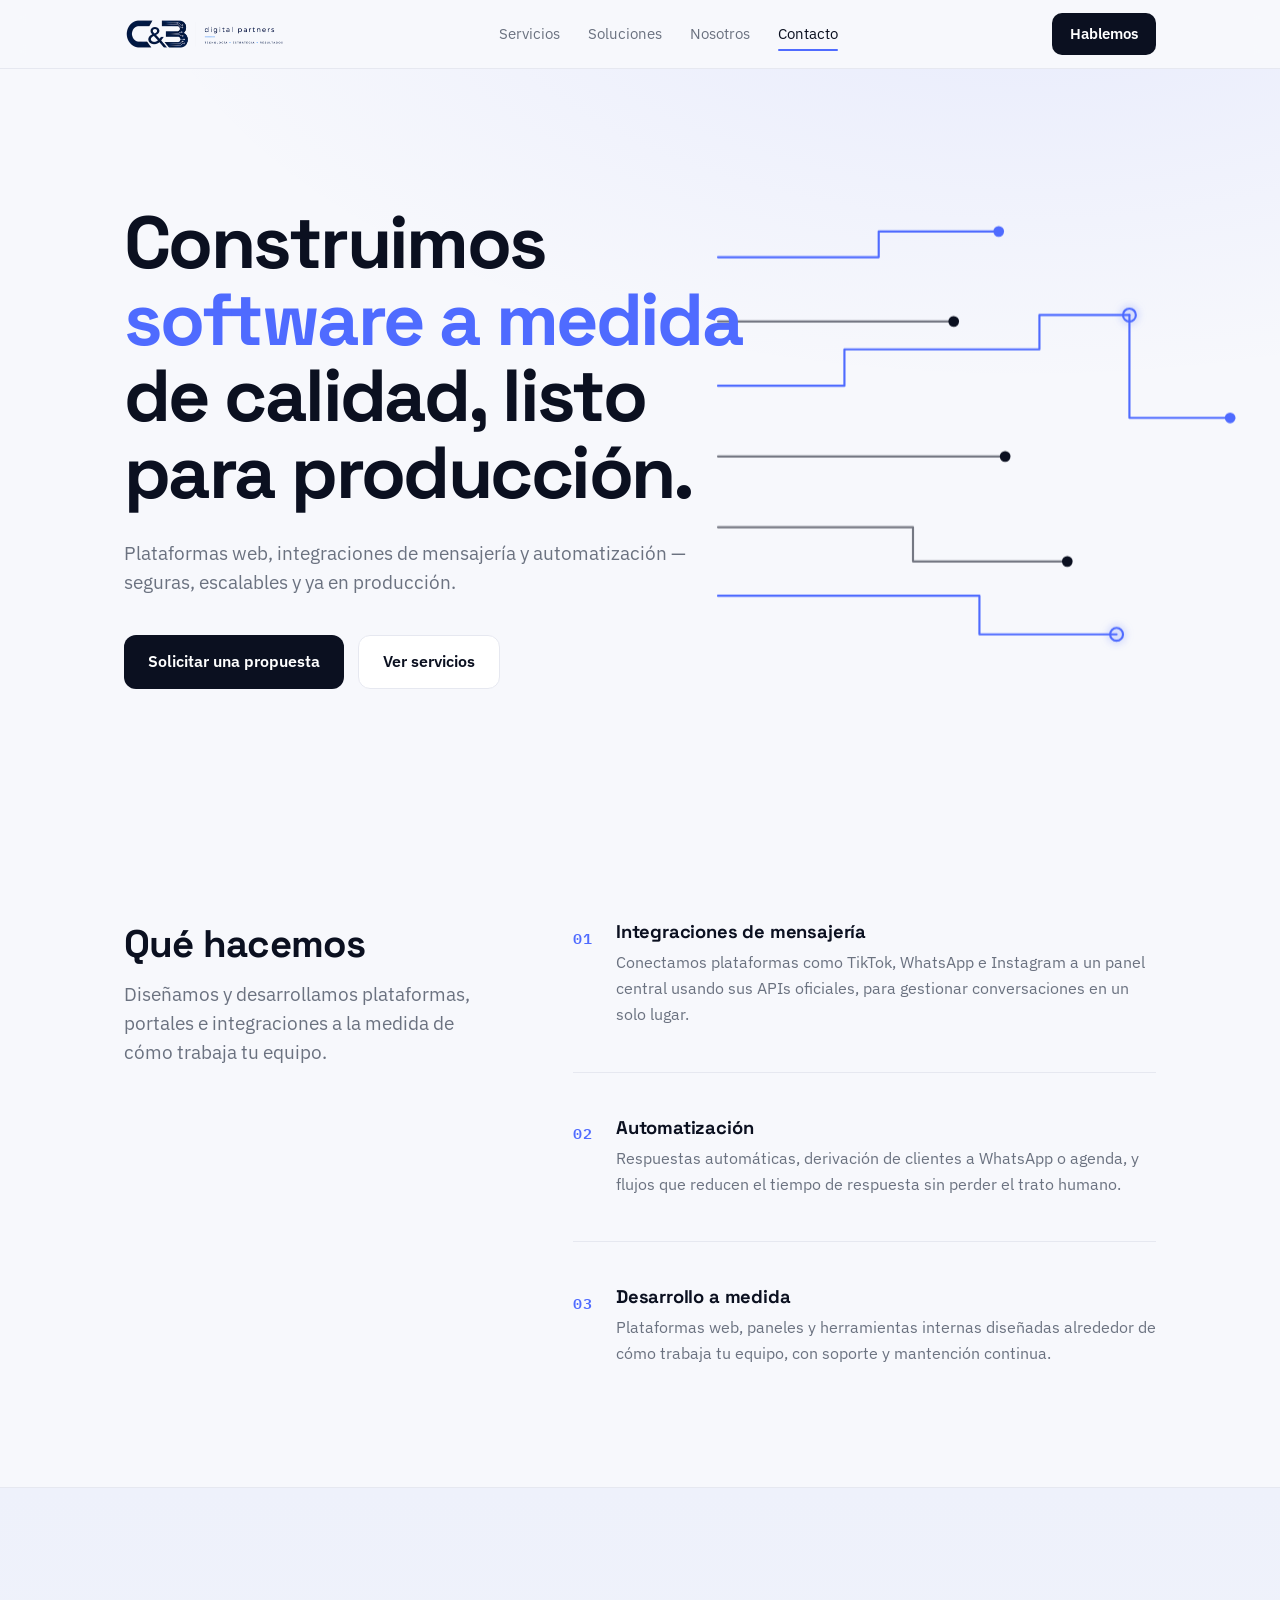
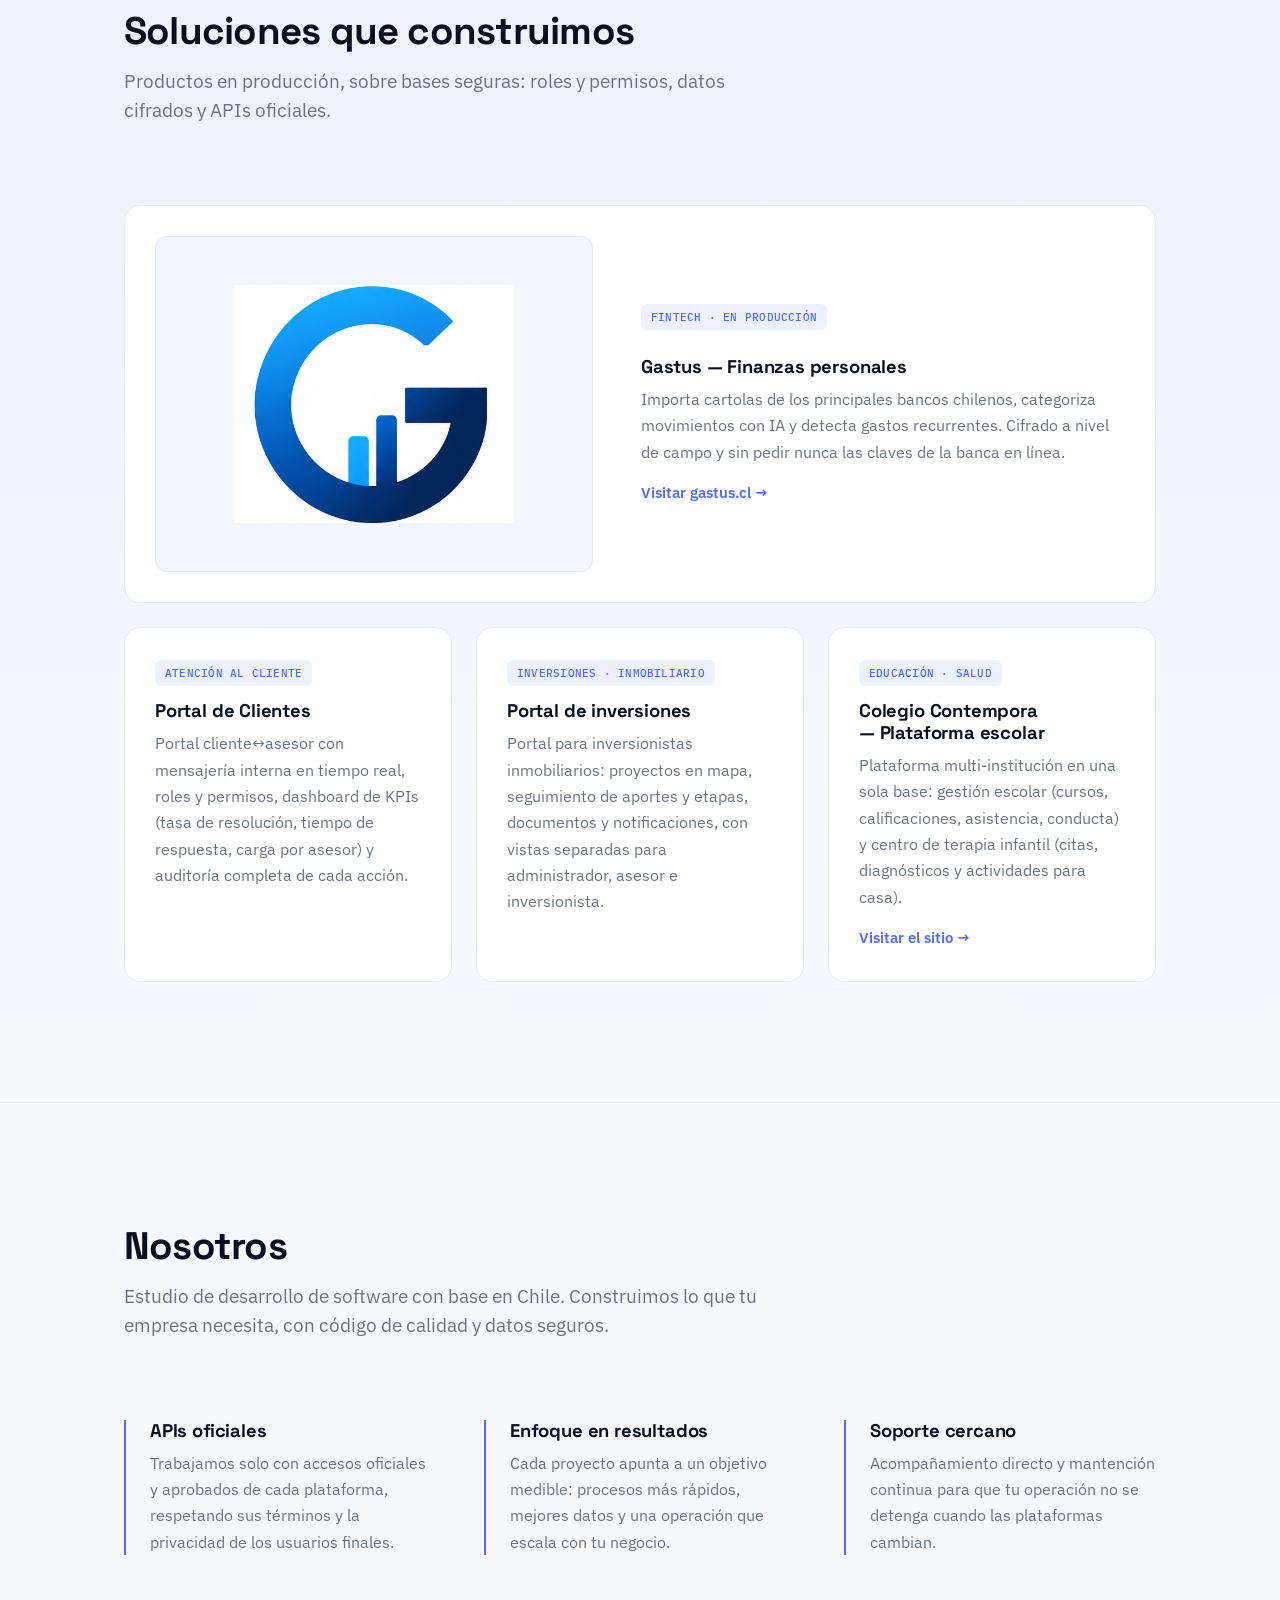
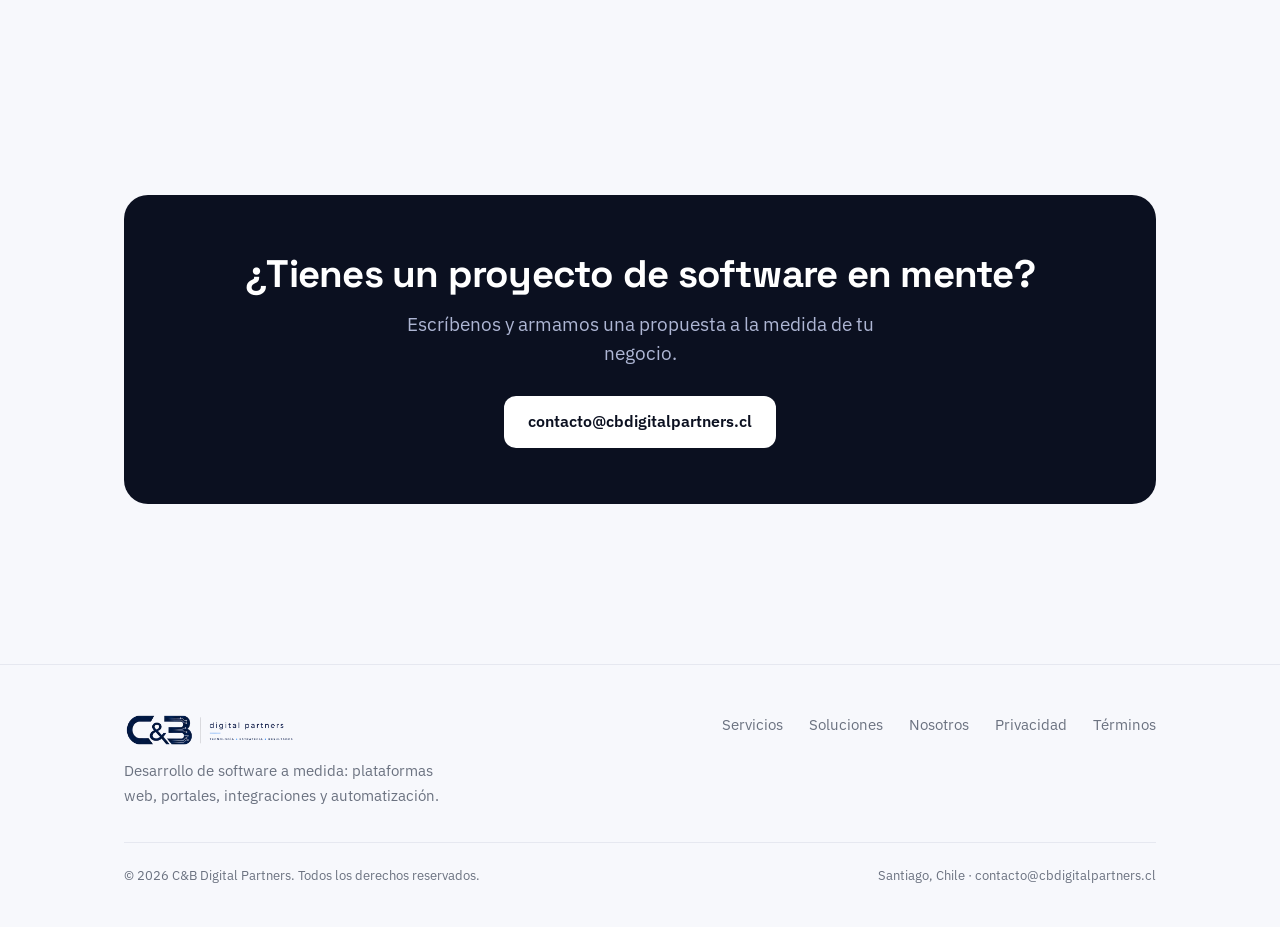
==== commit 87d3cbfd: "overdrive 2" ====
--- a/index.html
+++ b/index.html
@@ -23,6 +23,7 @@
   <link rel="stylesheet" href="styles.css" />
 </head>
 <body>
+  <div class="scroll-progress" aria-hidden="true"></div>
   <header>
     <div class="wrap nav">
       <a href="index.html" class="brand" aria-label="C&amp;B Digital Partners">
--- a/styles.css
+++ b/styles.css
@@ -414,6 +414,24 @@
 .reveal-on .trust-item:nth-child(2).reveal { transition-delay: 0.08s; }
 .reveal-on .trust-item:nth-child(3).reveal { transition-delay: 0.16s; }
 
+/* ---------- App-grade scroll chrome ---------- */
+.scroll-progress {
+  position: fixed; top: 0; left: 0; right: 0; height: 3px;
+  transform-origin: 0 50%; transform: scaleX(0);
+  background: linear-gradient(90deg, var(--accent), var(--accent-2));
+  z-index: 100;
+}
+@supports (animation-timeline: scroll()) {
+  .scroll-progress {
+    animation: scrollProgress linear both;
+    animation-timeline: scroll(root block);
+  }
+  @keyframes scrollProgress { to { transform: scaleX(1); } }
+}
+/* Scrollspy active nav link (toggled by scripts.js) */
+.nav-links a.is-active { color: var(--ink); }
+.nav-links a.is-active::after { transform: scaleX(1); }
+
 /* ---------- Reduced motion ---------- */
 @media (prefers-reduced-motion: reduce) {
   html { scroll-behavior: auto; }
@@ -424,4 +442,5 @@
   }
   .card:hover, .btn-primary:hover { transform: none; }
   .reveal { opacity: 1 !important; transform: none !important; }
-}
+  .scroll-progress { display: none; }
+}
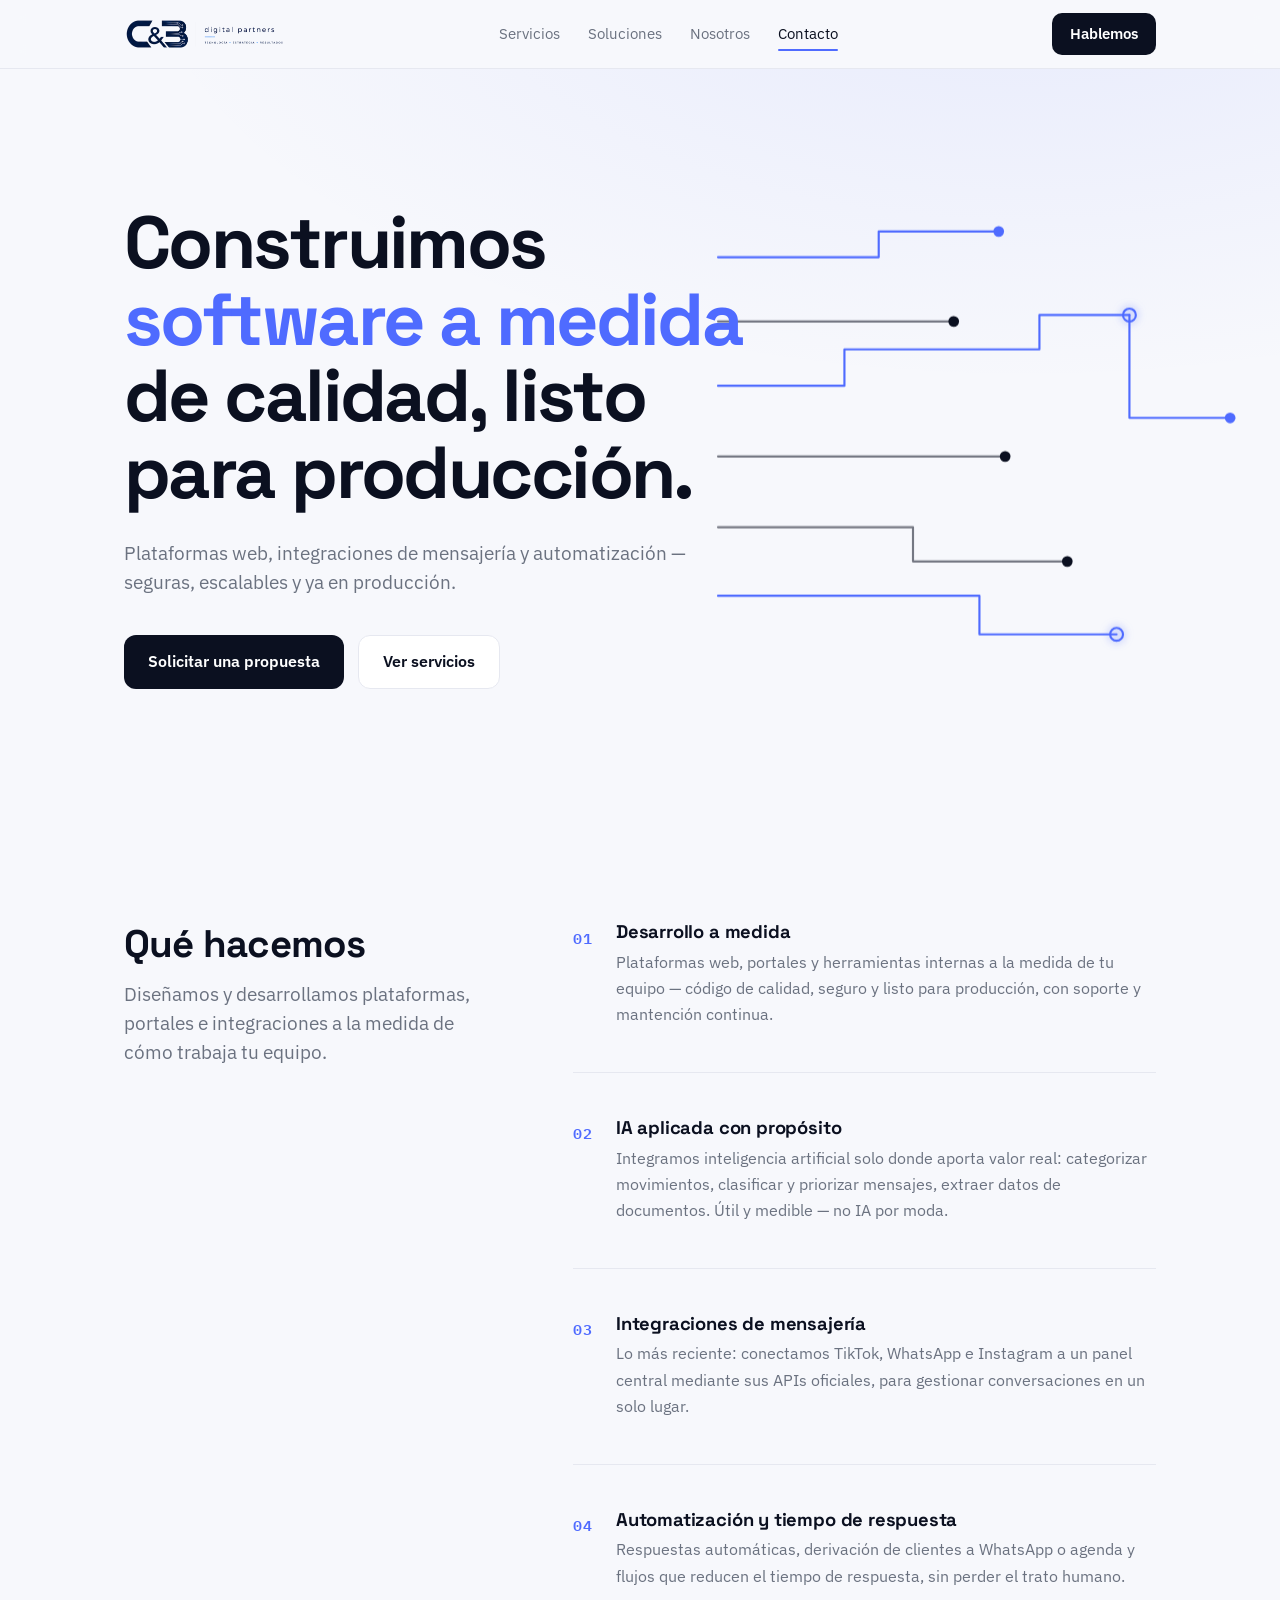
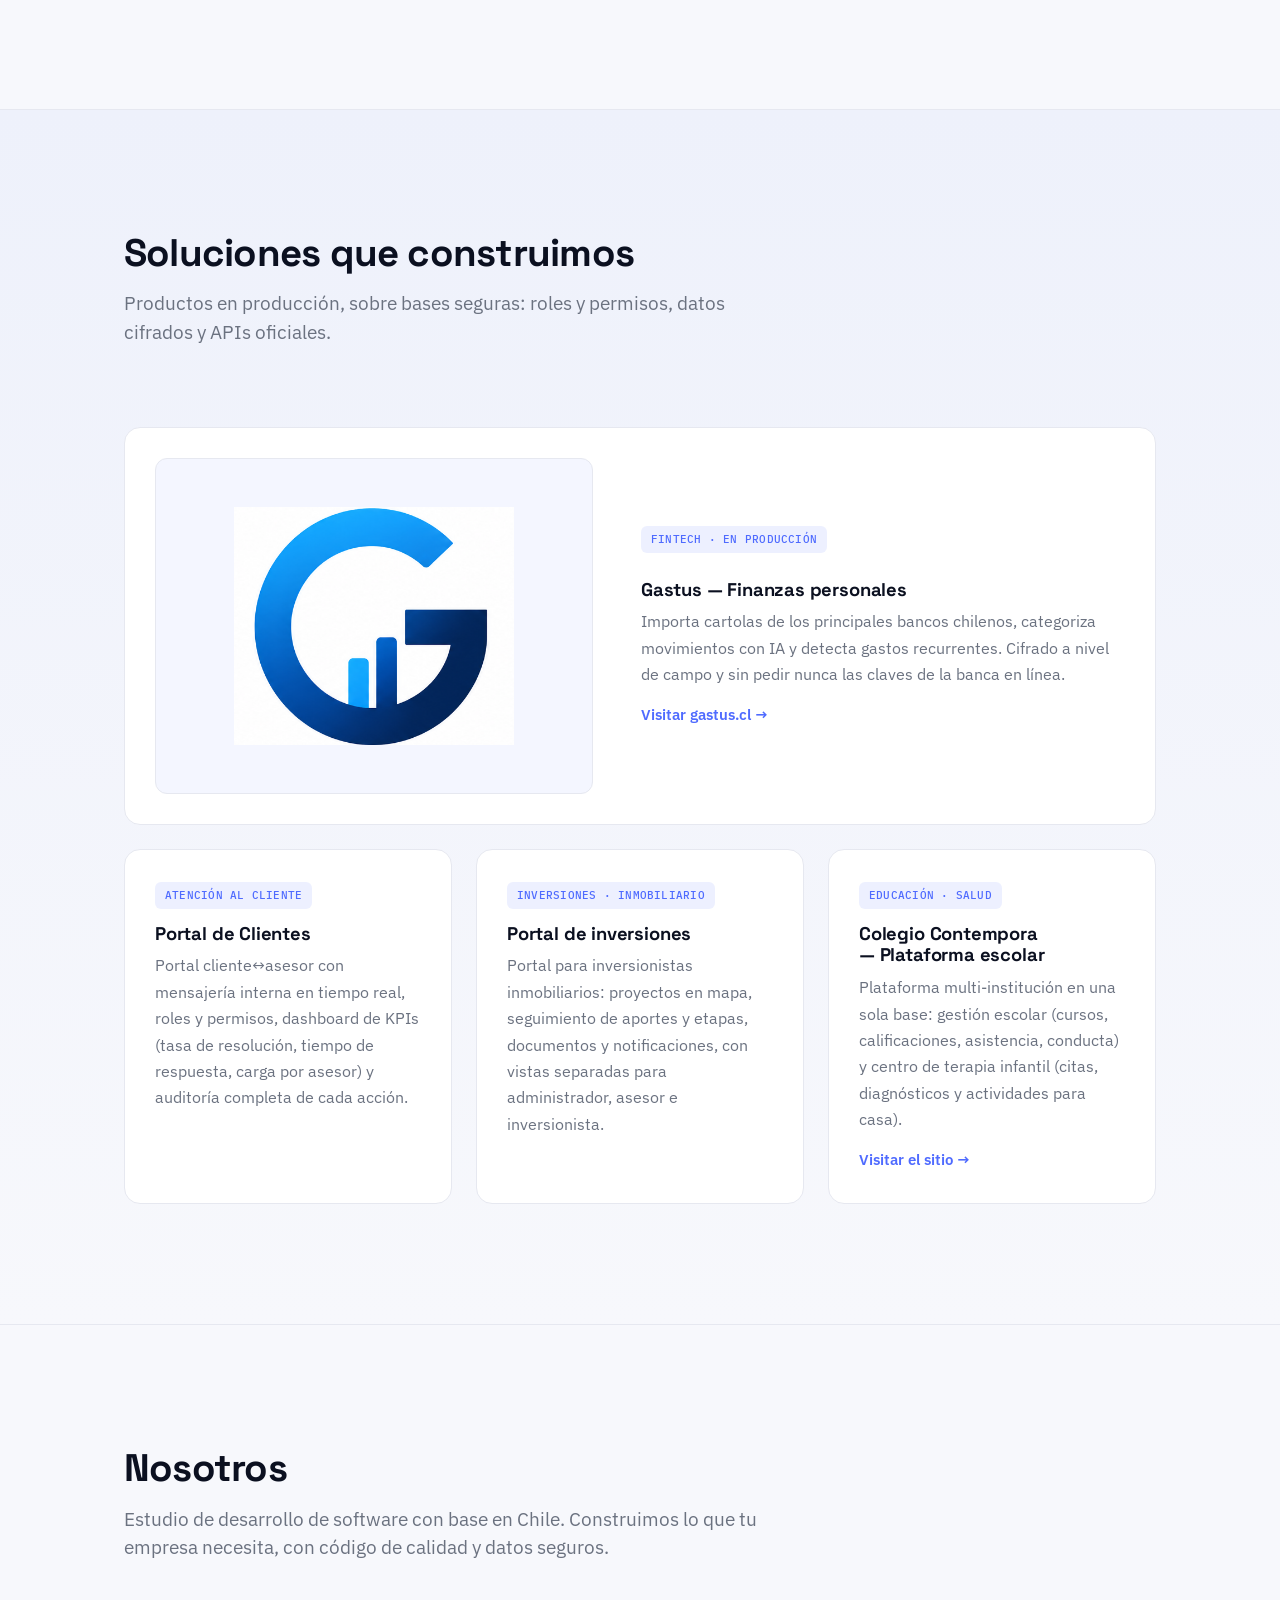
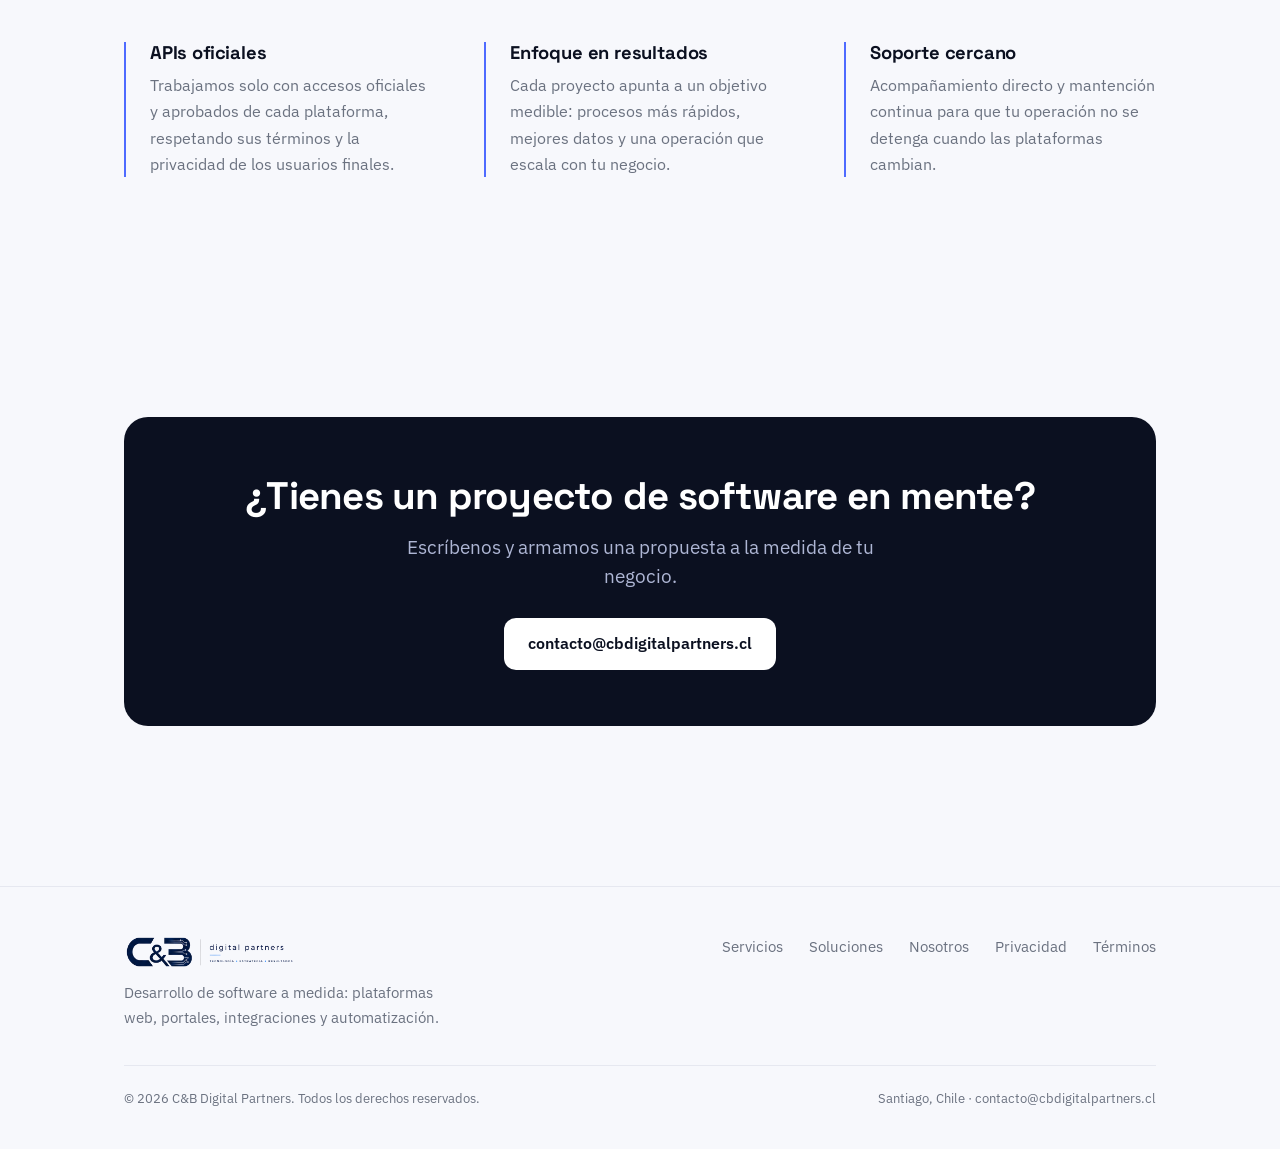
==== commit 9c5014a2: "adapt" ====
--- a/index.html
+++ b/index.html
@@ -90,22 +90,29 @@
           <li class="feature">
             <span class="feature-num">01</span>
             <div class="feature-body">
+              <h3>Desarrollo a medida</h3>
+              <p>Plataformas web, portales y herramientas internas a la medida de tu equipo — código de calidad, seguro y listo para producción, con soporte y mantención continua.</p>
+            </div>
+          </li>
+          <li class="feature">
+            <span class="feature-num">02</span>
+            <div class="feature-body">
+              <h3>IA aplicada con propósito</h3>
+              <p>Integramos inteligencia artificial solo donde aporta valor real: categorizar movimientos, clasificar y priorizar mensajes, extraer datos de documentos. Útil y medible — no IA por moda.</p>
+            </div>
+          </li>
+          <li class="feature">
+            <span class="feature-num">03</span>
+            <div class="feature-body">
               <h3>Integraciones de mensajería</h3>
-              <p>Conectamos plataformas como TikTok, WhatsApp e Instagram a un panel central usando sus APIs oficiales, para gestionar conversaciones en un solo lugar.</p>
-            </div>
-          </li>
-          <li class="feature">
-            <span class="feature-num">02</span>
-            <div class="feature-body">
-              <h3>Automatización</h3>
-              <p>Respuestas automáticas, derivación de clientes a WhatsApp o agenda, y flujos que reducen el tiempo de respuesta sin perder el trato humano.</p>
-            </div>
-          </li>
-          <li class="feature">
-            <span class="feature-num">03</span>
-            <div class="feature-body">
-              <h3>Desarrollo a medida</h3>
-              <p>Plataformas web, paneles y herramientas internas diseñadas alrededor de cómo trabaja tu equipo, con soporte y mantención continua.</p>
+              <p>Lo más reciente: conectamos TikTok, WhatsApp e Instagram a un panel central mediante sus APIs oficiales, para gestionar conversaciones en un solo lugar.</p>
+            </div>
+          </li>
+          <li class="feature">
+            <span class="feature-num">04</span>
+            <div class="feature-body">
+              <h3>Automatización y tiempo de respuesta</h3>
+              <p>Respuestas automáticas, derivación de clientes a WhatsApp o agenda y flujos que reducen el tiempo de respuesta, sin perder el trato humano.</p>
             </div>
           </li>
         </ol>
--- a/styles.css
+++ b/styles.css
@@ -21,7 +21,7 @@
   --text-lg:   clamp(1.15rem, 1.4vw, 1.3rem);    /* h3 / subheading */
   --text-xl:   clamp(1.4rem, 2.4vw, 1.8rem);     /* featured h3 */
   --text-2xl:  clamp(1.7rem, 3.6vw, 2.4rem);     /* section h2 */
-  --text-3xl:  clamp(2.5rem, 6.4vw, 4.6rem);     /* hero h1 */
+  --text-3xl:  clamp(1.9rem, 7vw, 4.6rem);       /* hero h1 */
   /* Line height */
   --lh-tight: 1.04;
   --lh-snug:  1.18;
@@ -122,6 +122,7 @@
   line-height: var(--lh-tight);
   letter-spacing: -0.035em;
   max-width: 14ch;
+  overflow-wrap: break-word;
 }
 .hero h1 span { color: var(--accent); }
 .hero p.lead {
@@ -132,6 +133,10 @@
   max-width: 52ch;
 }
 .hero-actions { margin-top: clamp(2rem, 3vw, 2.5rem); display: flex; gap: 14px; flex-wrap: wrap; }
+@media (max-width: 400px) {
+  .hero-actions { flex-direction: column; align-items: stretch; }
+  .hero-actions .btn { justify-content: center; }
+}
 
 /* Hero circuit signature */
 .hero-deco {
@@ -291,7 +296,7 @@
 .trust-item { padding-left: var(--space-sm); border-left: 2px solid var(--accent); }
 .trust-item h3 { font-size: var(--text-lg); letter-spacing: -0.01em; margin-bottom: 8px; }
 .trust-item p { color: var(--muted); font-size: var(--text-base); }
-@media (max-width: 760px) {
+@media (max-width: 860px) {
   .trust { grid-template-columns: 1fr; }
   .trust-item { border-left: 0; border-top: 2px solid var(--accent); padding-left: 0; padding-top: var(--space-sm); }
 }
@@ -338,12 +343,12 @@
   background: var(--ink);
   color: #fff;
   border-radius: 24px;
-  padding: 56px 48px;
+  padding: clamp(2.25rem, 6vw, 56px) clamp(1.25rem, 5vw, 48px);
   text-align: center;
 }
 .cta-band h2 { font-size: var(--text-2xl); letter-spacing: -0.02em; }
 .cta-band p { color: #aeb6d4; margin-top: 14px; font-size: var(--text-lead); line-height: 1.5; max-width: 48ch; margin-inline: auto; }
-.cta-band .btn-primary { background: #fff; color: var(--ink); margin-top: 28px; }
+.cta-band .btn-primary { background: #fff; color: var(--ink); margin-top: 28px; max-width: 100%; overflow-wrap: anywhere; }
 .cta-band .btn-primary:hover { box-shadow: 0 12px 30px rgba(0,0,0,0.4); }
 
 /* ---------- Footer ---------- */
@@ -409,6 +414,7 @@
 .reveal-on .reveal.is-visible { opacity: 1; transform: none; }
 .reveal-on .feature:nth-child(2).reveal { transition-delay: 0.06s; }
 .reveal-on .feature:nth-child(3).reveal { transition-delay: 0.12s; }
+.reveal-on .feature:nth-child(4).reveal { transition-delay: 0.18s; }
 .reveal-on .sol-grid > *:nth-child(2).reveal { transition-delay: 0.08s; }
 .reveal-on .sol-grid > *:nth-child(3).reveal { transition-delay: 0.16s; }
 .reveal-on .trust-item:nth-child(2).reveal { transition-delay: 0.08s; }
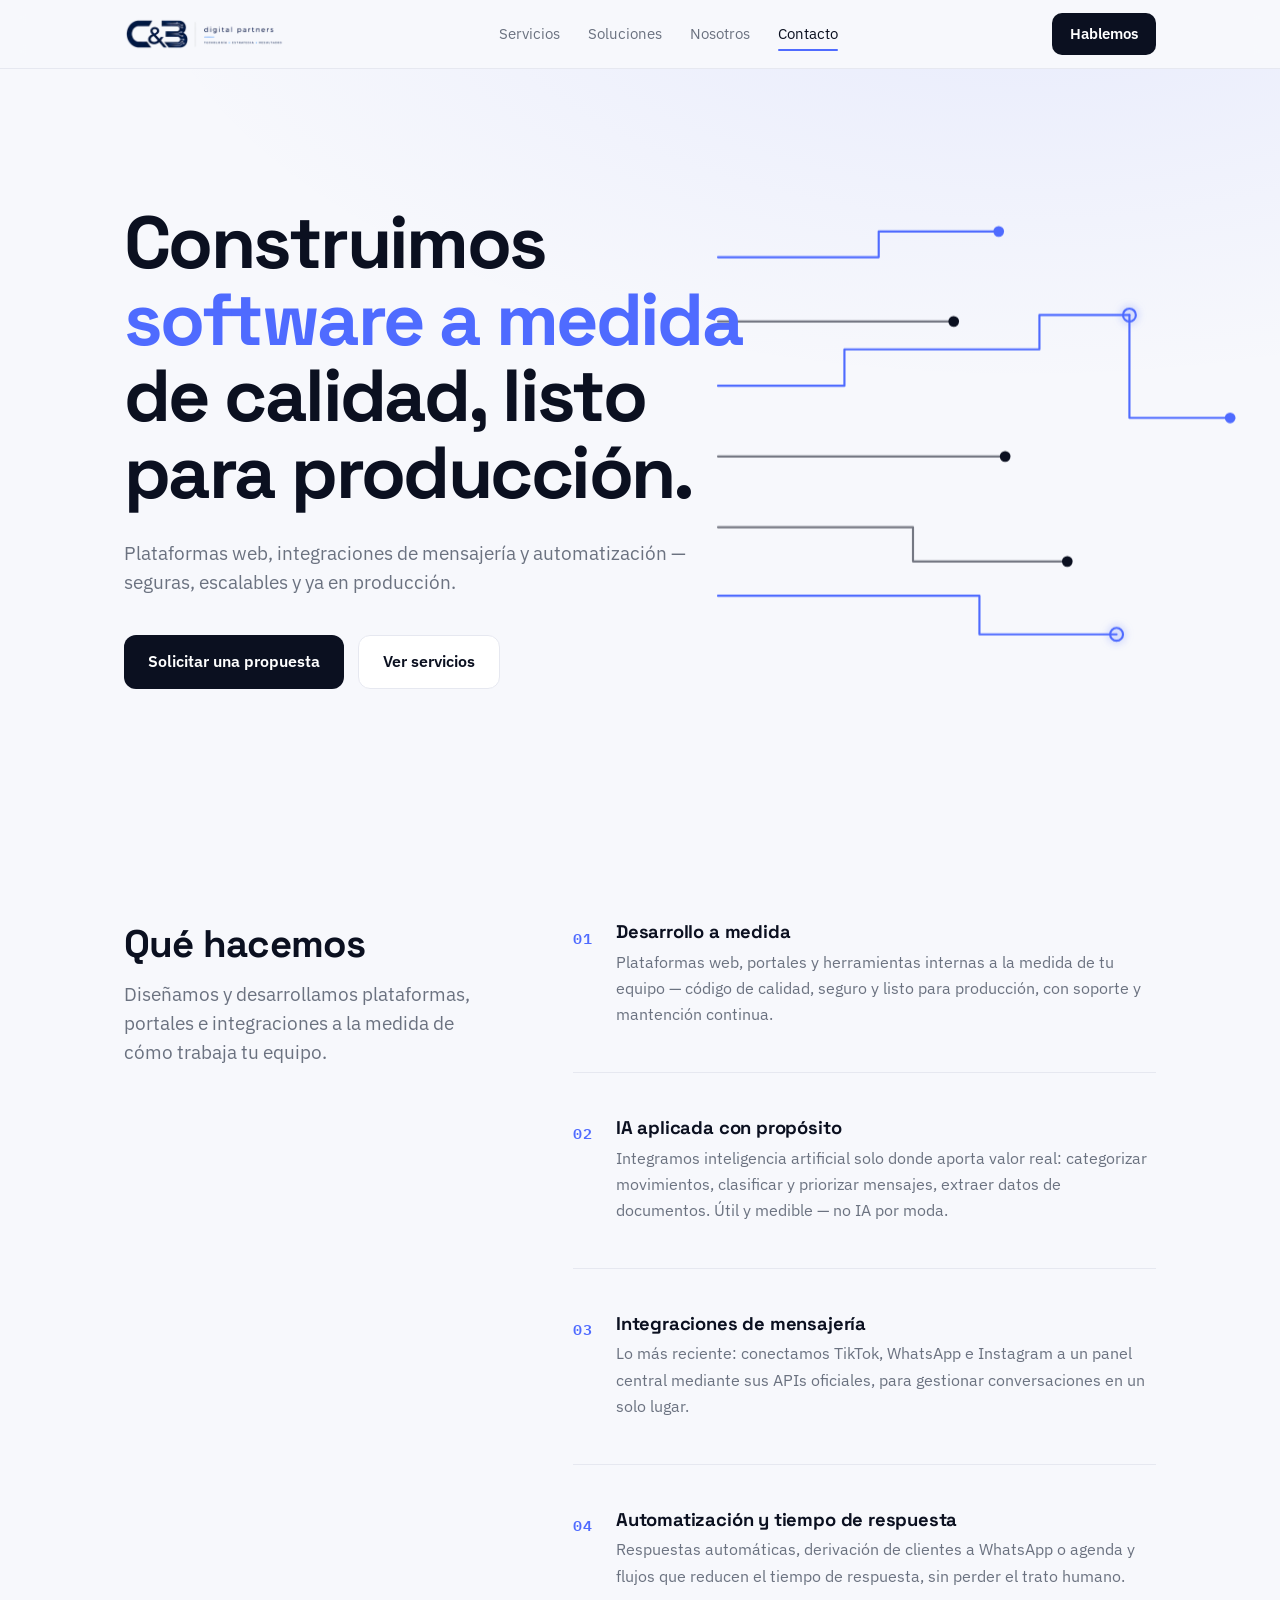
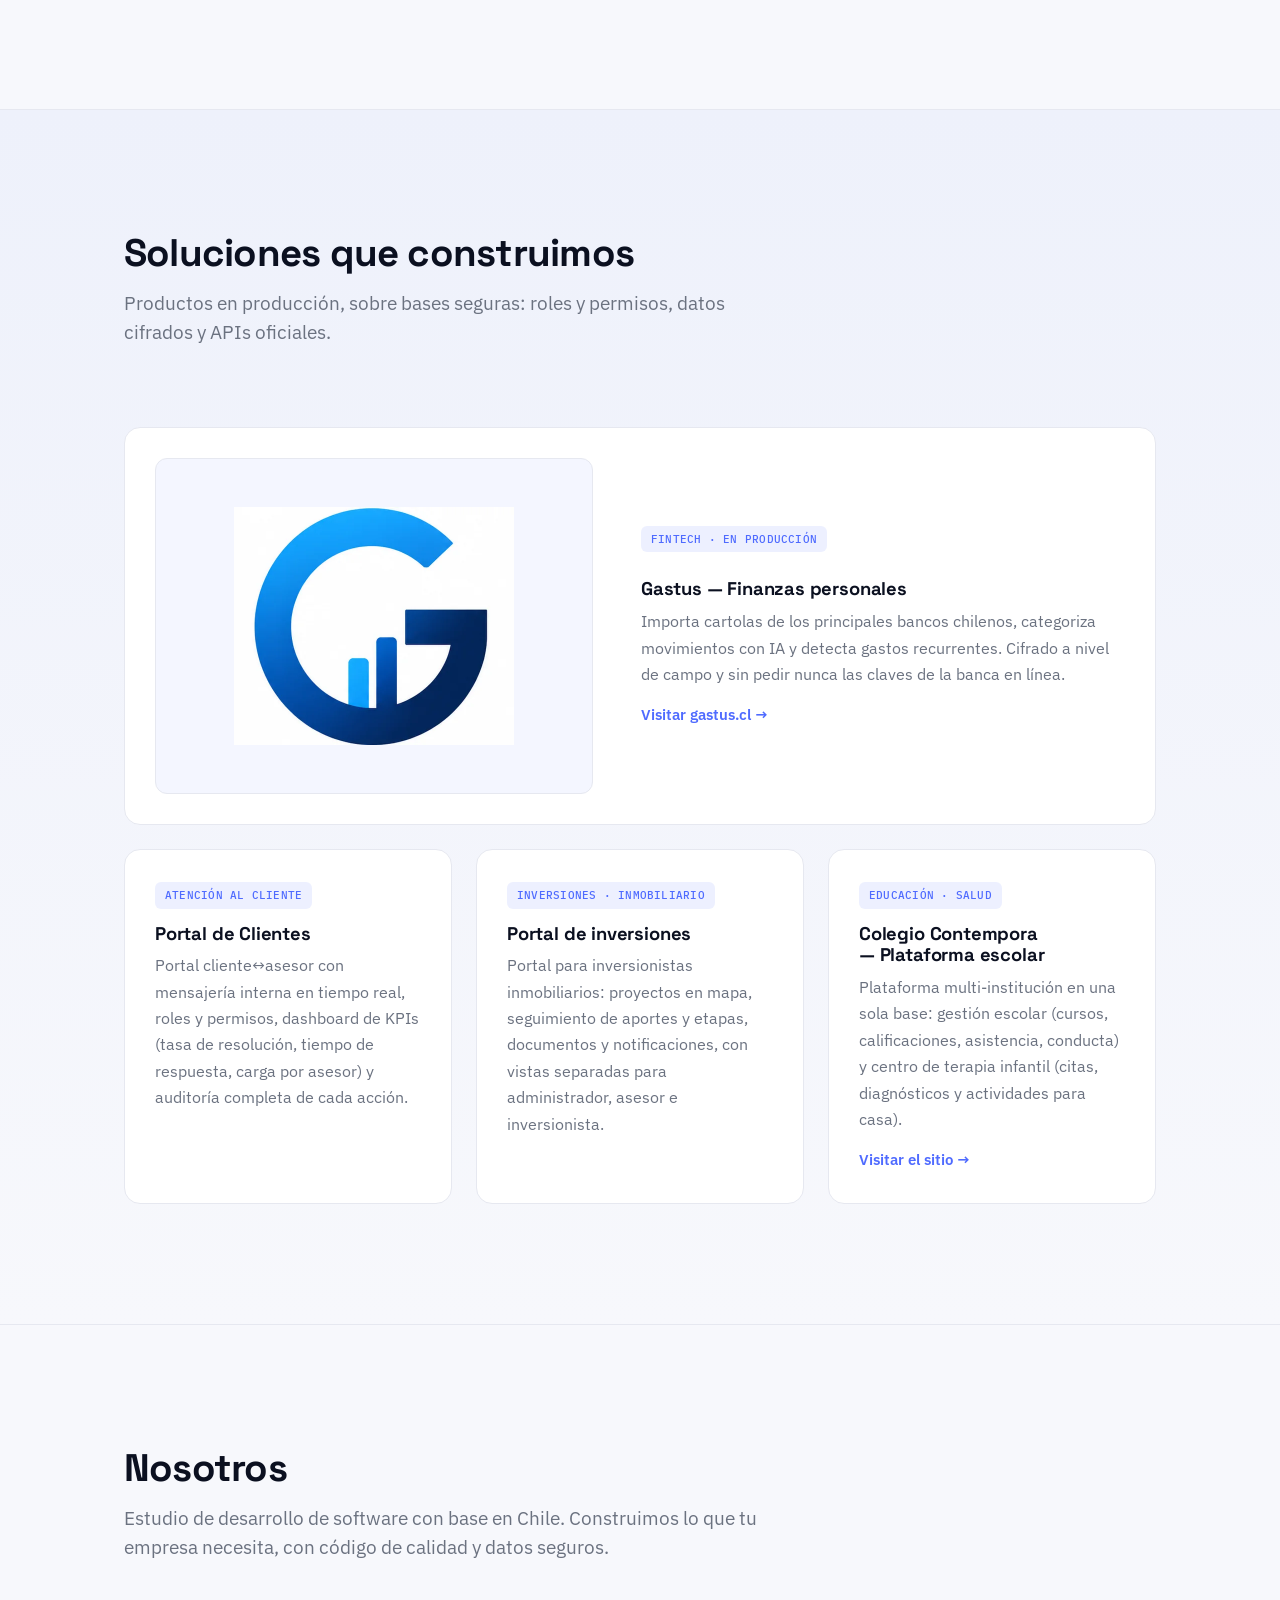
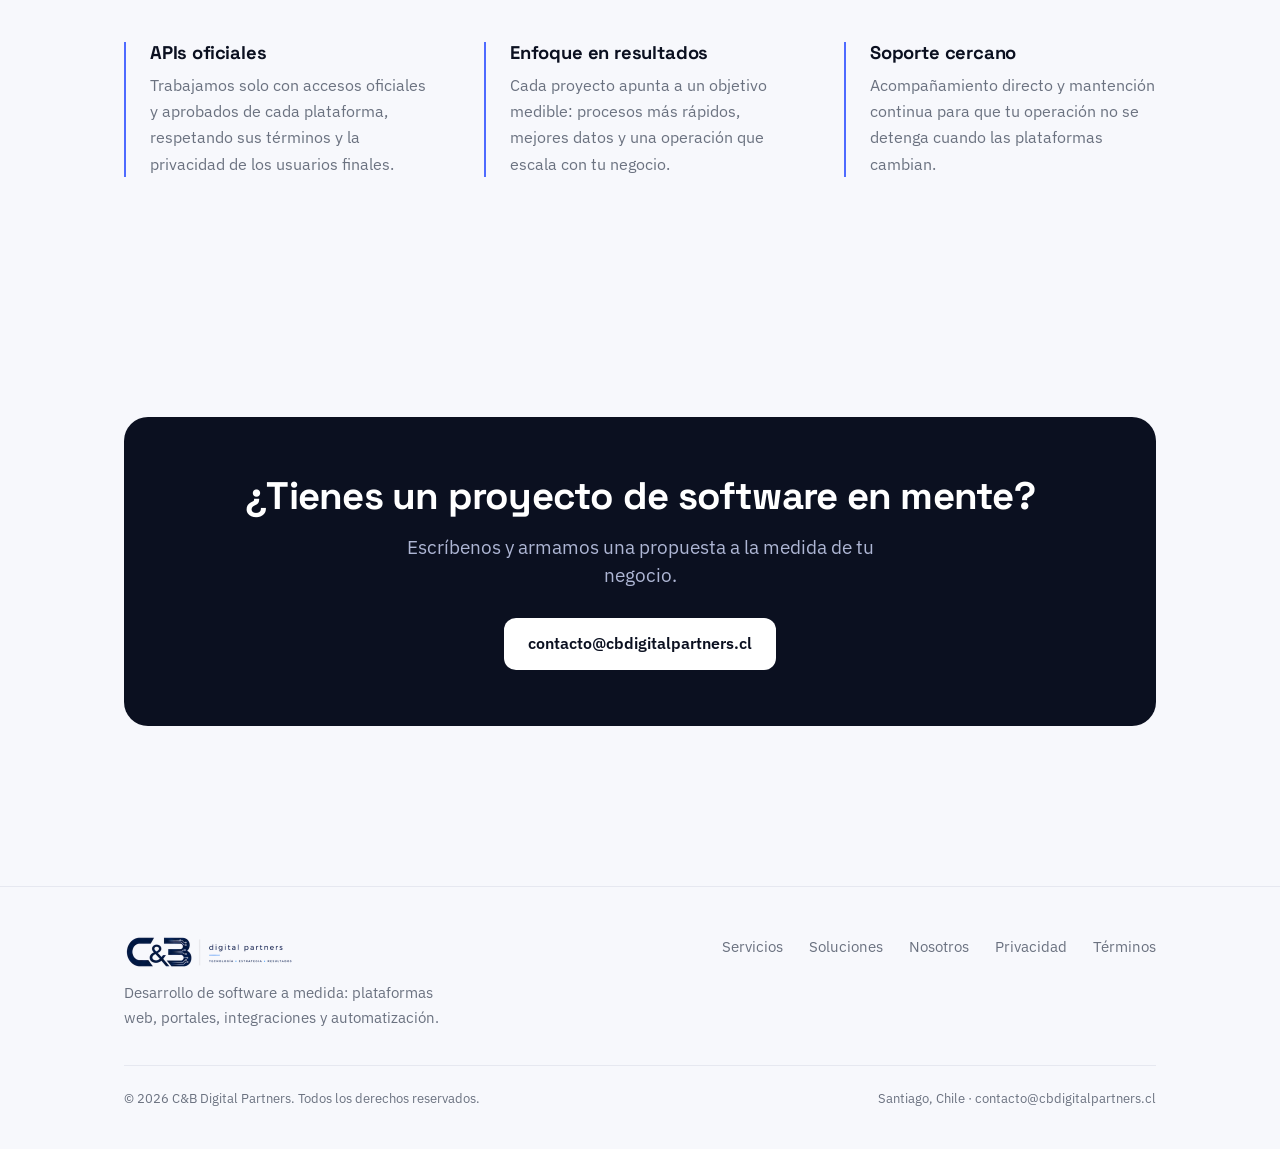
==== commit 6b46a324: "optimize" ====
--- a/index.html
+++ b/index.html
@@ -19,17 +19,18 @@
   <meta name="twitter:image" content="https://www.cbdigitalpartners.cl/assets/og-banner.png" />
   <link rel="preconnect" href="https://fonts.googleapis.com" />
   <link rel="preconnect" href="https://fonts.gstatic.com" crossorigin />
-  <link href="https://fonts.googleapis.com/css2?family=IBM+Plex+Mono:wght@500;600&family=IBM+Plex+Sans:wght@400;500;600&family=Space+Grotesk:wght@500;600;700&display=swap" rel="stylesheet" />
+  <link href="https://fonts.googleapis.com/css2?family=IBM+Plex+Mono:wght@500;600&family=IBM+Plex+Sans:wght@400;600&family=Space+Grotesk:wght@700&display=swap" rel="stylesheet" />
   <link rel="stylesheet" href="styles.css" />
 </head>
 <body>
+  <a href="#main" class="skip-link">Saltar al contenido</a>
   <div class="scroll-progress" aria-hidden="true"></div>
   <header>
     <div class="wrap nav">
       <a href="index.html" class="brand" aria-label="C&amp;B Digital Partners">
         <img src="assets/logo-clean.png" alt="C&amp;B Digital Partners" width="160" height="32" />
       </a>
-      <nav class="nav-links">
+      <nav class="nav-links" aria-label="Navegación principal">
         <a href="#servicios">Servicios</a>
         <a href="#soluciones">Soluciones</a>
         <a href="#nosotros">Nosotros</a>
@@ -39,7 +40,7 @@
     </div>
   </header>
 
-  <main>
+  <main id="main">
     <section class="hero">
       <div class="hero-deco" aria-hidden="true">
         <svg viewBox="0 0 560 460" fill="none" xmlns="http://www.w3.org/2000/svg">
@@ -128,13 +129,16 @@
         <div class="solutions">
           <article class="card sol-feature">
             <div class="sol-feature-media">
-              <img src="assets/gastus-logo.png" alt="Gastus" />
+              <picture>
+                <source srcset="assets/gastus-logo.webp" type="image/webp" />
+                <img src="assets/gastus-logo.png" alt="Logo de Gastus" width="560" height="476" loading="lazy" decoding="async" />
+              </picture>
             </div>
             <div class="sol-feature-body">
               <span class="tag">Fintech · En producción</span>
               <h3>Gastus — Finanzas personales</h3>
               <p>Importa cartolas de los principales bancos chilenos, categoriza movimientos con IA y detecta gastos recurrentes. Cifrado a nivel de campo y sin pedir nunca las claves de la banca en línea.</p>
-              <a href="https://gastus.cl" target="_blank" rel="noopener" class="card-link">Visitar gastus.cl →</a>
+              <a href="https://gastus.cl" target="_blank" rel="noopener noreferrer" class="card-link" aria-label="Visitar gastus.cl (abre en una pestaña nueva)">Visitar gastus.cl →</a>
             </div>
           </article>
           <div class="sol-grid">
@@ -152,7 +156,7 @@
               <span class="tag">Educación · Salud</span>
               <h3>Colegio Contempora — Plataforma escolar</h3>
               <p>Plataforma multi-institución en una sola base: gestión escolar (cursos, calificaciones, asistencia, conducta) y centro de terapia infantil (citas, diagnósticos y actividades para casa).</p>
-              <a href="https://colegia.colegiocontempora.com/" target="_blank" rel="noopener" class="card-link">Visitar el sitio →</a>
+              <a href="https://colegia.colegiocontempora.com/" target="_blank" rel="noopener noreferrer" class="card-link" aria-label="Visitar el sitio de Colegio Contempora (abre en una pestaña nueva)">Visitar el sitio →</a>
             </article>
           </div>
         </div>
@@ -202,17 +206,17 @@
           </a>
           <p>Desarrollo de software a medida: plataformas web, portales, integraciones y automatización.</p>
         </div>
-        <div class="foot-links">
+        <nav class="foot-links" aria-label="Enlaces del pie de página">
           <a href="#servicios">Servicios</a>
           <a href="#soluciones">Soluciones</a>
           <a href="#nosotros">Nosotros</a>
           <a href="privacidad.html">Privacidad</a>
           <a href="terminos.html">Términos</a>
-        </div>
+        </nav>
       </div>
       <div class="foot-bottom">
         <span>© 2026 C&amp;B Digital Partners. Todos los derechos reservados.</span>
-        <span>Santiago, Chile · contacto@cbdigitalpartners.cl</span>
+        <span>Santiago, Chile · <a href="mailto:contacto@cbdigitalpartners.cl">contacto@cbdigitalpartners.cl</a></span>
       </div>
     </div>
   </footer>
--- a/styles.css
+++ b/styles.css
@@ -69,6 +69,16 @@
   border-radius: 4px;
 }
 
+/* Skip link — first focusable, hidden until focused */
+.skip-link {
+  position: absolute; left: 12px; top: -64px; z-index: 200;
+  background: var(--ink); color: #fff;
+  padding: 10px 16px; border-radius: 10px;
+  font-weight: 600; font-size: var(--text-sm);
+  transition: top 0.18s ease;
+}
+.skip-link:focus { top: 12px; }
+
 .wrap { max-width: var(--maxw); margin: 0 auto; padding: 0 24px; }
 
 /* ---------- Header ---------- */
@@ -283,6 +293,7 @@
   display: grid; place-items: center;
   padding: clamp(1.5rem, 4vw, 3rem);
 }
+.sol-feature-media picture { display: contents; }
 .sol-feature-media img { width: 100%; max-width: 280px; height: auto; object-fit: contain; }
 .sol-feature-body h3 { font-size: var(--text-xl); letter-spacing: -0.02em; margin: 12px 0 10px; }
 .sol-feature-body p { color: var(--muted); font-size: var(--text-base); }
@@ -370,6 +381,9 @@
   font-size: var(--text-xs); color: var(--muted);
   display: flex; justify-content: space-between; flex-wrap: wrap; gap: 10px;
 }
+.foot-bottom span { overflow-wrap: anywhere; }
+.foot-bottom a { color: inherit; }
+.foot-bottom a:hover { color: var(--ink); }
 
 /* ---------- Legal pages ---------- */
 .legal { padding: 64px 0 40px; }
@@ -450,3 +464,22 @@
   .reveal { opacity: 1 !important; transform: none !important; }
   .scroll-progress { display: none; }
 }
+
+/* ---------- High-contrast / forced colors ---------- */
+@media (forced-colors: active) {
+  .card, .sol-feature-media, .trust-item { border: 1px solid CanvasText; }
+  .scroll-progress { background: Highlight; }
+  :focus-visible { outline-color: Highlight; }
+}
+
+/* ---------- Print ---------- */
+@media print {
+  .scroll-progress, .hero-deco, .nav-links, .nav-cta, .skip-link { display: none !important; }
+  header { position: static; border: none; }
+  .hero { background: none; padding: 1rem 0; }
+  *, *::before, *::after { animation: none !important; transition: none !important; }
+  .reveal { opacity: 1 !important; transform: none !important; }
+  body { color: #000; background: #fff; }
+  a { color: #000; }
+  .card { break-inside: avoid; box-shadow: none; }
+}
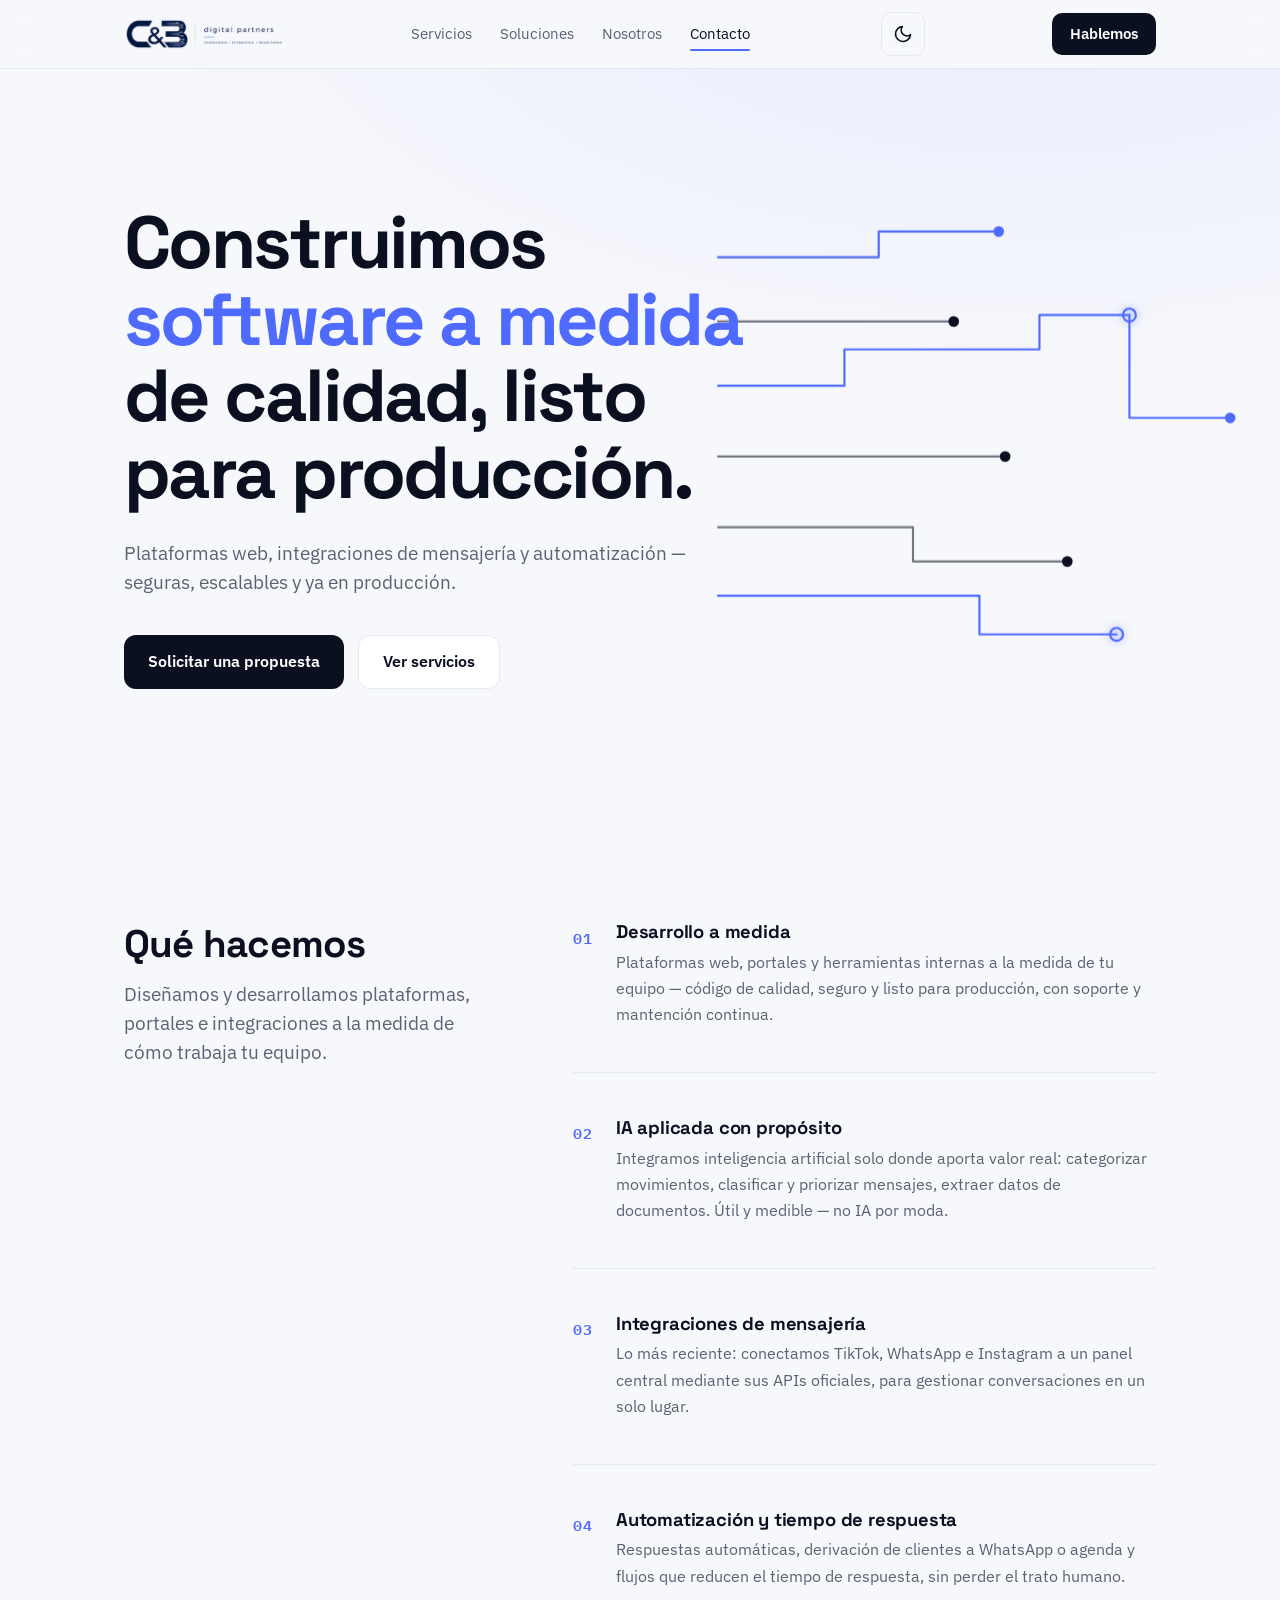
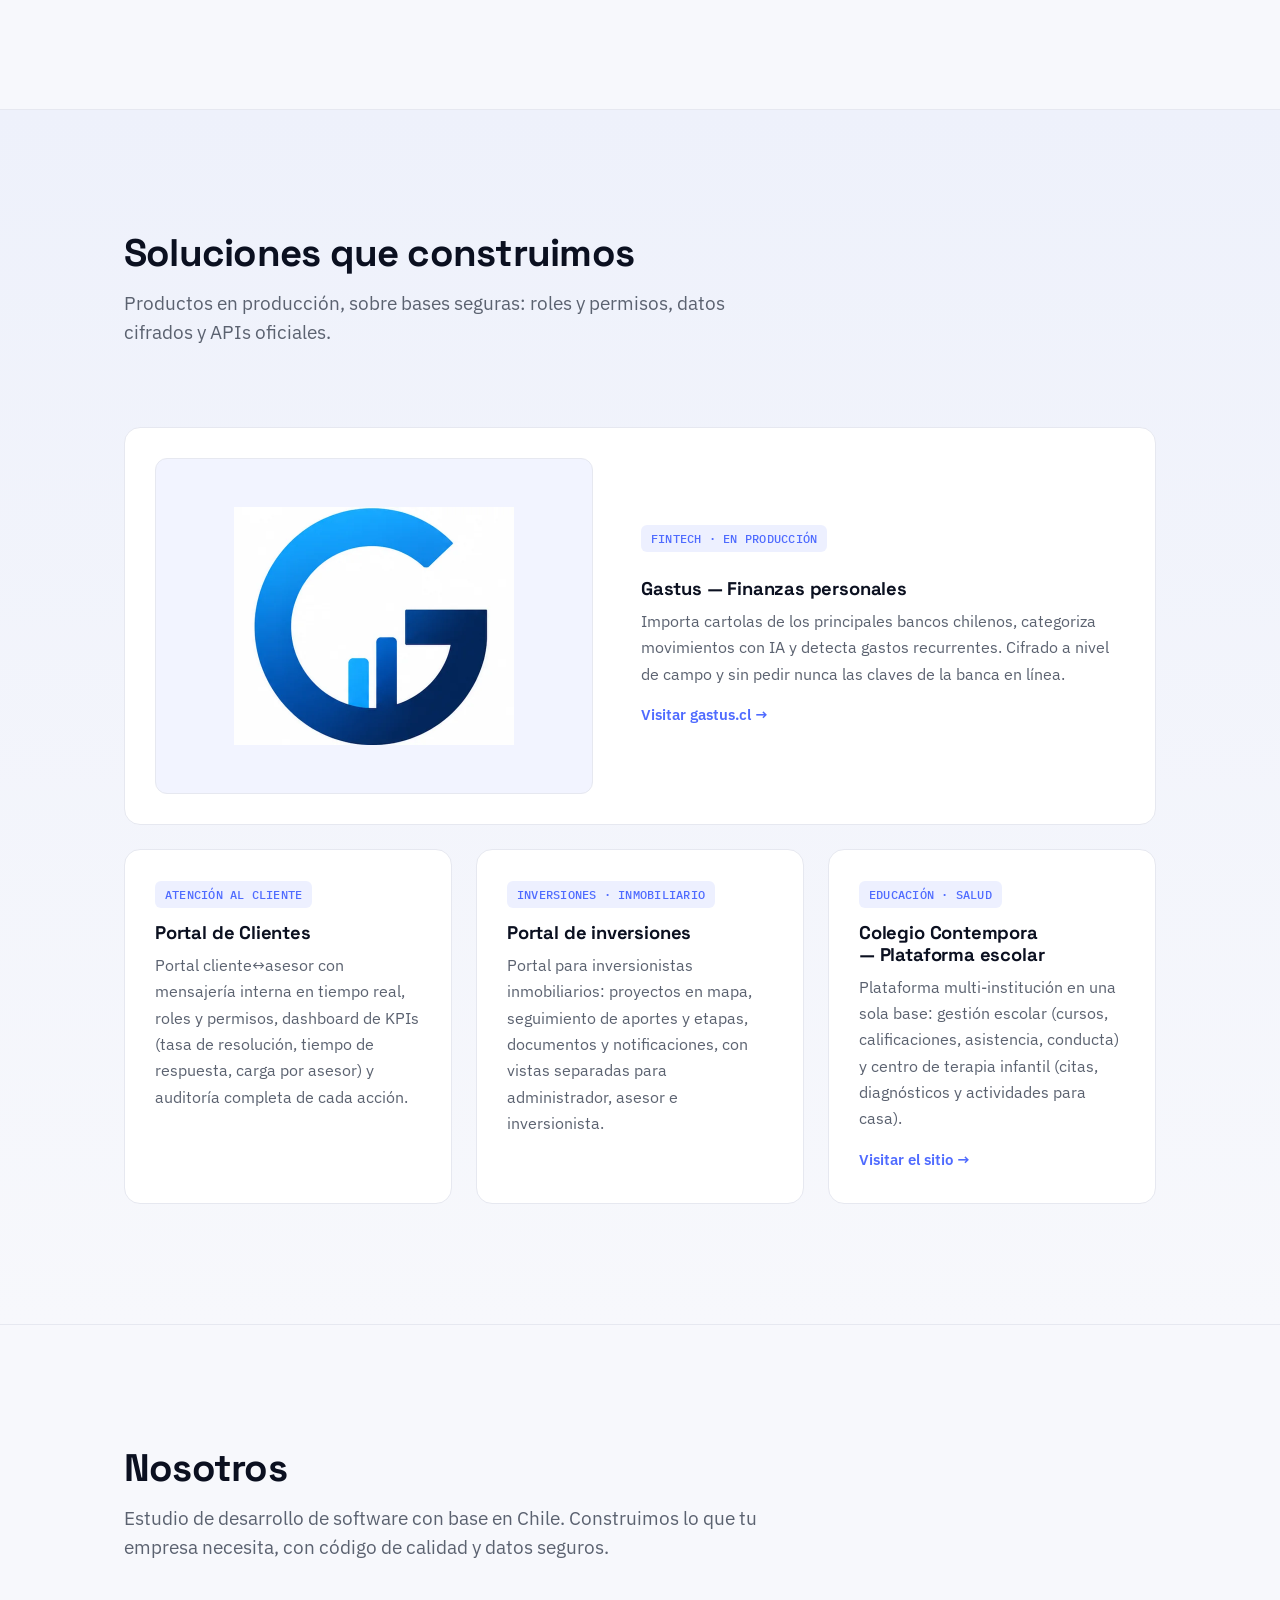
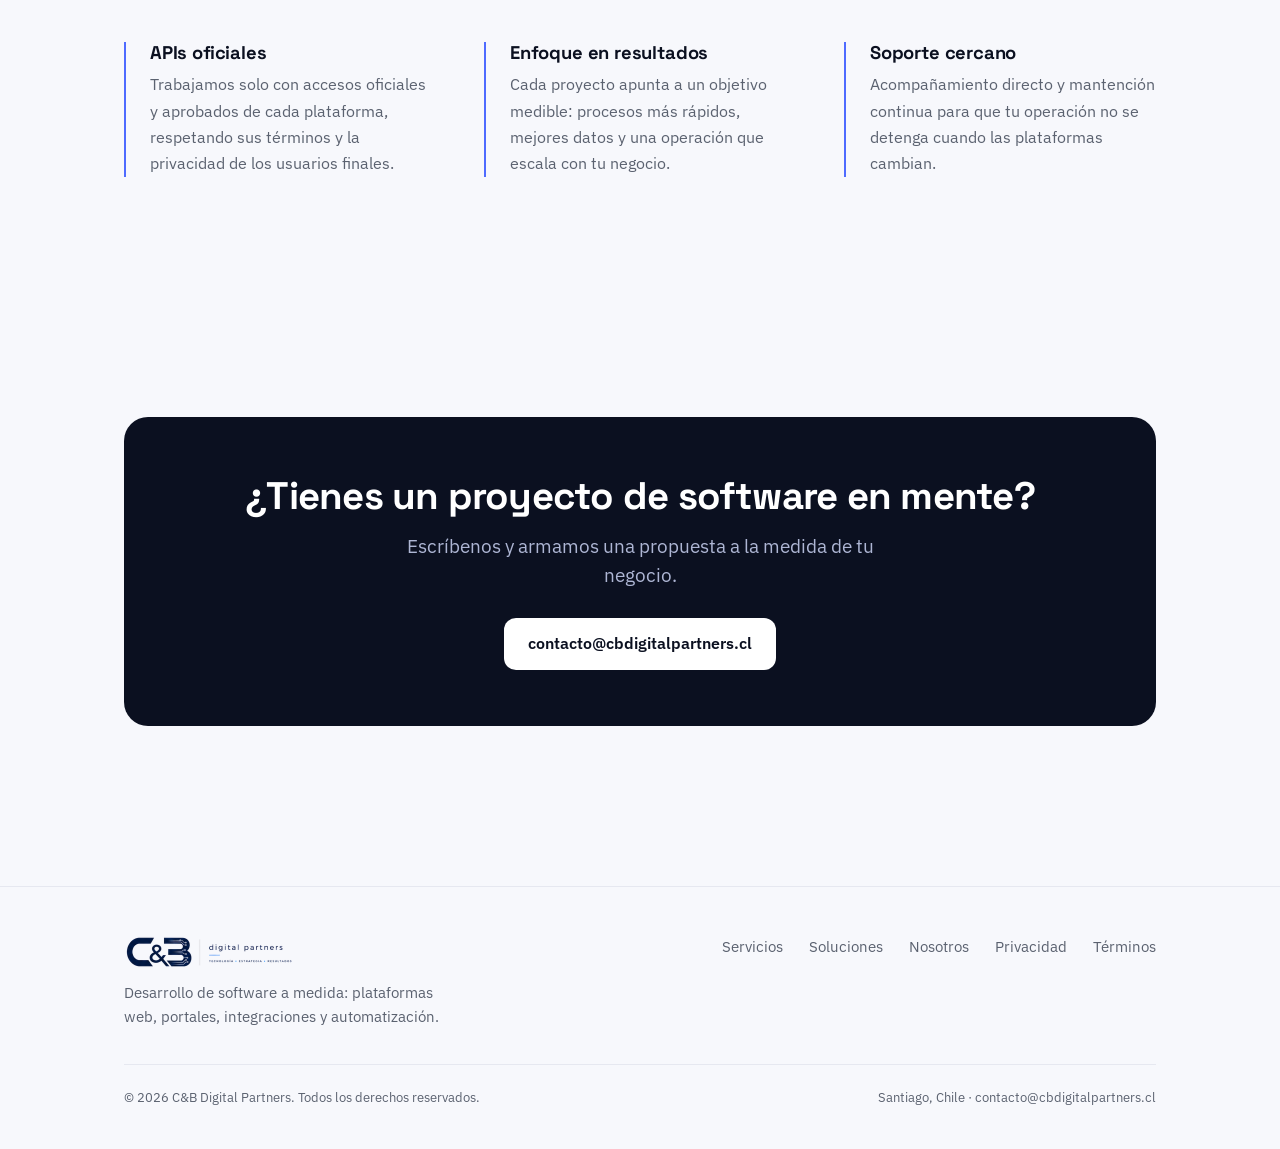
==== commit 0c80d07b: "adapt mas theme selector" ====
--- a/index.html
+++ b/index.html
@@ -20,6 +20,7 @@
   <link rel="preconnect" href="https://fonts.googleapis.com" />
   <link rel="preconnect" href="https://fonts.gstatic.com" crossorigin />
   <link href="https://fonts.googleapis.com/css2?family=IBM+Plex+Mono:wght@500;600&family=IBM+Plex+Sans:wght@400;600&family=Space+Grotesk:wght@700&display=swap" rel="stylesheet" />
+  <script>(function(){try{var t=localStorage.getItem('cb-theme');if(t==='dark')document.documentElement.classList.add('theme-dark');else if(t==='light')document.documentElement.classList.add('theme-light');}catch(e){}})();</script>
   <link rel="stylesheet" href="styles.css" />
 </head>
 <body>
@@ -36,6 +37,10 @@
         <a href="#nosotros">Nosotros</a>
         <a href="#contacto">Contacto</a>
       </nav>
+      <button type="button" class="theme-toggle" aria-label="Cambiar tema claro u oscuro" title="Cambiar tema">
+        <svg class="icon-moon" viewBox="0 0 24 24" fill="none" stroke="currentColor" stroke-width="2" stroke-linecap="round" stroke-linejoin="round" aria-hidden="true"><path d="M21 12.8A9 9 0 1 1 11.2 3a7 7 0 0 0 9.8 9.8z"/></svg>
+        <svg class="icon-sun" viewBox="0 0 24 24" fill="none" stroke="currentColor" stroke-width="2" stroke-linecap="round" stroke-linejoin="round" aria-hidden="true"><circle cx="12" cy="12" r="4"/><path d="M12 2v2M12 20v2M4.9 4.9l1.4 1.4M17.7 17.7l1.4 1.4M2 12h2M20 12h2M4.9 19.1l1.4-1.4M17.7 6.3l1.4-1.4"/></svg>
+      </button>
       <a href="#contacto" class="nav-cta">Hablemos</a>
     </div>
   </header>
--- a/styles.css
+++ b/styles.css
@@ -1,31 +1,54 @@
 :root {
-  --ink: #0b1020;
+  color-scheme: light;
+  --ink: #0b1020;        /* primary text */
   --ink-soft: #161d33;
-  --paper: #f7f8fc;
-  --muted: #6b7280;
-  --line: #e6e8f0;
+  --paper: #f7f8fc;      /* page background */
+  --muted: #5b6270;      /* secondary text (AA with headroom) */
+  --line: #e6e8f0;       /* borders */
   --accent: #4f6bff;
   --accent-2: #00d4b3;
-  --white: #ffffff;
+  --white: #ffffff;      /* card surface */
+  /* Theme-aware surfaces that must NOT flip with text */
+  --surface-alt: #eef1fb;        /* alt section wash */
+  --invert-bg: #0b1020;          /* dark buttons / nav CTA */
+  --invert-bg-hover: #161d33;
+  --invert-text: #ffffff;
+  --band-bg: #0b1020;            /* CTA band */
+  --band-text: #ffffff;
+  --band-muted: #aeb6d4;
+  --legal-text: #2b3245;         /* legal body */
+  --shadow: 11, 16, 32;          /* rgb for elevation shadows */
+  /* Radius scale */
+  --radius-xs: 6px;
+  --radius-sm: 10px;
+  --radius-md: 12px;
   --radius: 16px;
+  --radius-lg: 24px;
+  /* Motion */
+  --ease-out: cubic-bezier(0.22, 1, 0.36, 1);
+  --dur-1: 0.15s;
+  --dur-2: 0.2s;
   --maxw: 1080px;
   /* Type */
   --font-display: "Space Grotesk", "Segoe UI", system-ui, sans-serif;
   --font-body: "IBM Plex Sans", -apple-system, "Segoe UI", Roboto, sans-serif;
   --font-mono: "IBM Plex Mono", ui-monospace, "Cascadia Code", monospace;
   /* Type scale (~1.25 modular, fluid) */
-  --text-xs:   0.8125rem;                       /* 13px — micro / legal meta */
+  --text-2xs:  0.72rem;                          /* micro labels (mono tags) */
+  --text-xs:   0.8125rem;                        /* 13px — micro / legal meta */
   --text-sm:   0.9375rem;                        /* 15px — nav, captions */
   --text-base: 1rem;                             /* 16px — body */
+  --text-md:   0.98rem;                          /* buttons */
   --text-lead: clamp(1.1rem, 1.5vw, 1.3rem);     /* intros, lead */
   --text-lg:   clamp(1.15rem, 1.4vw, 1.3rem);    /* h3 / subheading */
   --text-xl:   clamp(1.4rem, 2.4vw, 1.8rem);     /* featured h3 */
   --text-2xl:  clamp(1.7rem, 3.6vw, 2.4rem);     /* section h2 */
   --text-3xl:  clamp(1.9rem, 7vw, 4.6rem);       /* hero h1 */
   /* Line height */
-  --lh-tight: 1.04;
-  --lh-snug:  1.18;
-  --lh-body:  1.65;
+  --lh-tight:   1.04;
+  --lh-snug:    1.18;
+  --lh-relaxed: 1.5;
+  --lh-body:    1.65;
   /* Weights */
   --fw-regular: 400;
   --fw-medium: 500;
@@ -39,6 +62,55 @@
   --space-xl: clamp(4.5rem, 10vw, 7.5rem);
 }
 
+/* ---------- Dark theme ---------- */
+/* Shared dark token values: applied automatically by system preference,
+   or manually via .theme-dark on <html>. .theme-light forces light. */
+.theme-dark {
+  color-scheme: dark;
+  --ink: #eceffa;
+  --ink-soft: #c5cbe0;
+  --paper: #0a0e1a;
+  --muted: #99a2bd;
+  --line: #232a42;
+  --accent: #7488ff;
+  --white: #11162b;
+  --surface-alt: #0d1322;
+  --invert-bg: #eceffa;
+  --invert-bg-hover: #ffffff;
+  --invert-text: #0a0e1a;
+  --band-bg: #141b33;
+  --band-text: #ffffff;
+  --band-muted: #b6bdd6;
+  --legal-text: #c5cbe0;
+  --shadow: 0, 0, 0;
+}
+@media (prefers-color-scheme: dark) {
+  :root:not(.theme-light) {
+    color-scheme: dark;
+    --ink: #eceffa;
+    --ink-soft: #c5cbe0;
+    --paper: #0a0e1a;
+    --muted: #99a2bd;
+    --line: #232a42;
+    --accent: #7488ff;
+    --white: #11162b;
+    --surface-alt: #0d1322;
+    --invert-bg: #eceffa;
+    --invert-bg-hover: #ffffff;
+    --invert-text: #0a0e1a;
+    --band-bg: #141b33;
+    --band-text: #ffffff;
+    --band-muted: #b6bdd6;
+    --legal-text: #c5cbe0;
+    --shadow: 0, 0, 0;
+  }
+}
+/* Logo is dark-on-transparent → render as white wordmark on dark surfaces */
+.theme-dark .brand img { filter: brightness(0) invert(1); }
+@media (prefers-color-scheme: dark) {
+  :root:not(.theme-light) .brand img { filter: brightness(0) invert(1); }
+}
+
 * { box-sizing: border-box; margin: 0; padding: 0; }
 
 html { scroll-behavior: smooth; }
@@ -72,10 +144,10 @@
 /* Skip link — first focusable, hidden until focused */
 .skip-link {
   position: absolute; left: 12px; top: -64px; z-index: 200;
-  background: var(--ink); color: #fff;
-  padding: 10px 16px; border-radius: 10px;
-  font-weight: 600; font-size: var(--text-sm);
-  transition: top 0.18s ease;
+  background: var(--invert-bg); color: var(--invert-text);
+  padding: 10px 16px; border-radius: var(--radius-sm);
+  font-weight: var(--fw-semibold); font-size: var(--text-sm);
+  transition: top var(--dur-2) var(--ease-out);
 }
 .skip-link:focus { top: 12px; }
 
@@ -86,7 +158,7 @@
   position: sticky;
   top: 0;
   z-index: 50;
-  background: rgba(247, 248, 252, 0.85);
+  background: color-mix(in srgb, var(--paper) 85%, transparent);
   backdrop-filter: saturate(180%) blur(12px);
   border-bottom: 1px solid var(--line);
 }
@@ -100,23 +172,39 @@
   display: flex;
   align-items: center;
   gap: 10px;
-  font-weight: 700;
-  letter-spacing: -0.02em;
-  font-size: 1.05rem;
 }
 .brand img { height: 32px; width: auto; display: block; }
 .foot .brand img { height: 34px; }
 .nav-links { display: flex; gap: 28px; font-size: var(--text-sm); color: var(--muted); }
 .nav-links a:hover { color: var(--ink); }
 .nav-cta {
-  background: var(--ink);
-  color: #fff;
+  background: var(--invert-bg);
+  color: var(--invert-text);
   padding: 9px 18px;
-  border-radius: 10px;
+  border-radius: var(--radius-sm);
   font-size: var(--text-sm);
-  font-weight: 600;
-}
-.nav-cta:hover { background: var(--ink-soft); }
+  font-weight: var(--fw-semibold);
+}
+.nav-cta:hover { background: var(--invert-bg-hover); }
+
+/* Theme toggle — 44px touch target, icon swaps with resolved theme */
+.theme-toggle {
+  display: inline-grid; place-items: center;
+  width: 44px; height: 44px; margin-left: 4px;
+  border: 1px solid var(--line); border-radius: var(--radius-sm);
+  background: transparent; color: var(--ink); cursor: pointer;
+  transition: background var(--dur-1) var(--ease-out), border-color var(--dur-1) var(--ease-out);
+}
+.theme-toggle:hover { background: color-mix(in srgb, var(--ink) 6%, transparent); border-color: var(--accent); }
+.theme-toggle svg { width: 20px; height: 20px; display: block; }
+.theme-toggle .icon-sun { display: none; }
+/* Resolved-dark → show sun (action: go light); else show moon */
+.theme-dark .theme-toggle .icon-sun { display: block; }
+.theme-dark .theme-toggle .icon-moon { display: none; }
+@media (prefers-color-scheme: dark) {
+  :root:not(.theme-light) .theme-toggle .icon-sun { display: block; }
+  :root:not(.theme-light) .theme-toggle .icon-moon { display: none; }
+}
 @media (max-width: 720px) { .nav-links { display: none; } }
 
 /* ---------- Hero ---------- */
@@ -124,7 +212,7 @@
   position: relative;
   overflow: hidden;
   padding: clamp(5rem, 11vw, 8.5rem) 0 clamp(4.5rem, 9vw, 7rem);
-  background: radial-gradient(900px 460px at 80% -20%, rgba(79,107,255,0.10), transparent);
+  background: radial-gradient(900px 460px at 80% -20%, color-mix(in srgb, var(--accent) 10%, transparent), transparent);
 }
 .hero-content { position: relative; z-index: 1; }
 .hero h1 {
@@ -138,7 +226,7 @@
 .hero p.lead {
   margin-top: clamp(1.25rem, 2.5vw, 1.75rem);
   font-size: var(--text-lead);
-  line-height: 1.5;
+  line-height: var(--lh-relaxed);
   color: var(--muted);
   max-width: 52ch;
 }
@@ -205,7 +293,7 @@
 @supports (offset-path: path("M0 0")) {
   @media (prefers-reduced-motion: no-preference) {
     .hero-deco .pulse {
-      filter: drop-shadow(0 0 5px rgba(79, 107, 255, 0.9));
+      filter: drop-shadow(0 0 5px color-mix(in srgb, var(--accent) 90%, transparent));
       animation: signal 3s linear infinite;
     }
     .hero-deco .pulse:nth-child(1) { animation-duration: 3.2s; animation-delay: 1.0s; }
@@ -217,7 +305,7 @@
 }
 @media (prefers-reduced-motion: no-preference) {
   .hero-deco .nodes circle[stroke] {
-    filter: drop-shadow(0 0 4px rgba(79, 107, 255, 0.7));
+    filter: drop-shadow(0 0 4px color-mix(in srgb, var(--accent) 70%, transparent));
     animation: heroPop 0.5s cubic-bezier(0.22, 1, 0.36, 1) forwards,
                nodeGlow 2.8s ease-in-out infinite;
   }
@@ -227,12 +315,12 @@
 
 .btn {
   display: inline-flex; align-items: center; gap: 8px;
-  padding: 13px 24px; border-radius: 12px;
-  font-weight: 600; font-size: 0.98rem;
-  transition: transform 0.15s ease, box-shadow 0.15s ease;
-}
-.btn-primary { background: var(--ink); color: #fff; }
-.btn-primary:hover { transform: translateY(-2px); box-shadow: 0 12px 30px rgba(11,16,32,0.25); }
+  padding: 13px 24px; border-radius: var(--radius-md);
+  font-weight: var(--fw-semibold); font-size: var(--text-md);
+  transition: transform var(--dur-1) var(--ease-out), box-shadow var(--dur-1) var(--ease-out);
+}
+.btn-primary { background: var(--invert-bg); color: var(--invert-text); }
+.btn-primary:hover { transform: translateY(-2px); box-shadow: 0 12px 30px rgba(var(--shadow), 0.25); }
 .btn-ghost { background: var(--white); color: var(--ink); border: 1px solid var(--line); }
 .btn-ghost:hover { border-color: var(--accent); color: var(--accent); }
 
@@ -243,7 +331,7 @@
   font-size: var(--text-2xl);
   letter-spacing: -0.02em;
 }
-.section-head p { margin-top: 14px; color: var(--muted); font-size: var(--text-lead); line-height: 1.5; max-width: 60ch; }
+.section-head p { margin-top: 14px; color: var(--muted); font-size: var(--text-lead); line-height: var(--lh-relaxed); max-width: 60ch; }
 
 /* ---------- Servicios: editorial split ---------- */
 .split {
@@ -253,7 +341,7 @@
   align-items: start;
 }
 .split-head h2 { font-size: var(--text-2xl); letter-spacing: -0.02em; }
-.split-head p { margin-top: 14px; color: var(--muted); font-size: var(--text-lead); line-height: 1.5; }
+.split-head p { margin-top: 14px; color: var(--muted); font-size: var(--text-lead); line-height: var(--lh-relaxed); }
 @media (min-width: 861px) { .split-head { position: sticky; top: 96px; } }
 @media (max-width: 860px) { .split { grid-template-columns: 1fr; gap: var(--space-md); } }
 
@@ -286,9 +374,9 @@
   padding: clamp(1.5rem, 4vw, 2.75rem);
 }
 .sol-feature-media {
-  background: rgba(79,107,255,0.06);
+  background: color-mix(in srgb, var(--accent) 7%, transparent);
   border: 1px solid var(--line);
-  border-radius: 12px;
+  border-radius: var(--radius-md);
   aspect-ratio: 16 / 10;
   display: grid; place-items: center;
   padding: clamp(1.5rem, 4vw, 3rem);
@@ -314,7 +402,7 @@
 
 /* Alternate section background */
 section.block.alt {
-  background: linear-gradient(180deg, #eef1fb 0%, var(--paper) 100%);
+  background: linear-gradient(180deg, var(--surface-alt) 0%, var(--paper) 100%);
   border-top: 1px solid var(--line);
   border-bottom: 1px solid var(--line);
 }
@@ -323,11 +411,11 @@
 .card .tag {
   display: inline-block;
   font-family: var(--font-mono);
-  font-size: 0.7rem; font-weight: 500; letter-spacing: 0.02em;
+  font-size: var(--text-2xs); font-weight: var(--fw-medium); letter-spacing: 0.02em;
   text-transform: uppercase;
   color: var(--accent);
-  background: rgba(79,107,255,0.10);
-  padding: 4px 10px; border-radius: 6px;
+  background: color-mix(in srgb, var(--accent) 10%, transparent);
+  padding: 4px 10px; border-radius: var(--radius-xs);
   margin-bottom: 14px;
 }
 
@@ -336,30 +424,30 @@
   border: 1px solid var(--line);
   border-radius: var(--radius);
   padding: 30px;
-  transition: transform 0.18s ease, box-shadow 0.18s ease, border-color 0.18s ease;
-}
-.card:hover { transform: translateY(-4px); box-shadow: 0 18px 40px rgba(11,16,32,0.08); border-color: transparent; }
+  transition: transform var(--dur-2) var(--ease-out), box-shadow var(--dur-2) var(--ease-out), border-color var(--dur-2) var(--ease-out);
+}
+.card:hover { transform: translateY(-4px); box-shadow: 0 18px 40px rgba(var(--shadow), 0.10); border-color: transparent; }
 .card h3 { font-size: var(--text-lg); letter-spacing: -0.01em; margin-bottom: 8px; }
 .card p { color: var(--muted); font-size: var(--text-base); }
 .card-link {
   display: inline-flex; align-items: center; gap: 6px;
-  margin-top: 16px; font-weight: 600; font-size: var(--text-sm);
+  margin-top: 16px; font-weight: var(--fw-semibold); font-size: var(--text-sm);
   color: var(--accent);
-  transition: gap 0.15s ease;
+  transition: gap var(--dur-1) var(--ease-out);
 }
 .card-link:hover { gap: 11px; }
 
 /* ---------- CTA band ---------- */
 .cta-band {
-  background: var(--ink);
-  color: #fff;
-  border-radius: 24px;
+  background: var(--band-bg);
+  color: var(--band-text);
+  border-radius: var(--radius-lg);
   padding: clamp(2.25rem, 6vw, 56px) clamp(1.25rem, 5vw, 48px);
   text-align: center;
 }
 .cta-band h2 { font-size: var(--text-2xl); letter-spacing: -0.02em; }
-.cta-band p { color: #aeb6d4; margin-top: 14px; font-size: var(--text-lead); line-height: 1.5; max-width: 48ch; margin-inline: auto; }
-.cta-band .btn-primary { background: #fff; color: var(--ink); margin-top: 28px; max-width: 100%; overflow-wrap: anywhere; }
+.cta-band p { color: var(--band-muted); margin-top: 14px; font-size: var(--text-lead); line-height: var(--lh-relaxed); max-width: 48ch; margin-inline: auto; }
+.cta-band .btn-primary { background: var(--band-text); color: var(--band-bg); margin-top: 28px; max-width: 100%; overflow-wrap: anywhere; }
 .cta-band .btn-primary:hover { box-shadow: 0 12px 30px rgba(0,0,0,0.4); }
 
 /* ---------- Footer ---------- */
@@ -374,7 +462,7 @@
 }
 .foot .brand { margin-bottom: 12px; }
 .foot p { color: var(--muted); font-size: var(--text-sm); max-width: 320px; }
-.foot-links { display: flex; gap: 26px; font-size: var(--text-sm); color: var(--muted); }
+.foot-links { display: flex; flex-wrap: wrap; gap: 14px 26px; font-size: var(--text-sm); color: var(--muted); }
 .foot-links a:hover { color: var(--ink); }
 .foot-bottom {
   margin-top: 34px; padding-top: 22px; border-top: 1px solid var(--line);
@@ -391,7 +479,7 @@
 .legal h1 { font-size: var(--text-2xl); letter-spacing: -0.02em; margin-bottom: 8px; }
 .legal .updated { color: var(--muted); font-size: var(--text-sm); margin-bottom: 40px; }
 .legal h2 { font-size: var(--text-lg); margin: 36px 0 12px; letter-spacing: -0.01em; }
-.legal p, .legal li { color: #2b3245; font-size: var(--text-base); margin-bottom: 12px; max-width: 70ch; }
+.legal p, .legal li { color: var(--legal-text); font-size: var(--text-base); margin-bottom: 12px; max-width: 70ch; }
 .legal ul { padding-left: 22px; }
 .legal a { color: var(--accent); }
 .legal a:hover { text-decoration: underline; }
@@ -404,7 +492,7 @@
 /* ---------- Delight: micro-interactions ---------- */
 /* Tactile button press */
 .btn:active { transform: translateY(1px) scale(0.992); }
-.btn-primary:active { box-shadow: 0 4px 12px rgba(11,16,32,0.22); }
+.btn-primary:active { box-shadow: 0 4px 12px rgba(var(--shadow), 0.22); }
 
 /* Nav links: underline that wipes in from the left */
 .nav-links a { position: relative; }
@@ -412,7 +500,7 @@
   content: ""; position: absolute; left: 0; right: 0; bottom: -5px; height: 2px;
   background: var(--accent); border-radius: 2px;
   transform: scaleX(0); transform-origin: left;
-  transition: transform 0.25s cubic-bezier(0.22, 1, 0.36, 1);
+  transition: transform var(--dur-2) var(--ease-out);
 }
 .nav-links a:hover::after { transform: scaleX(1); }
 
@@ -422,8 +510,8 @@
 /* Scroll reveal (added by scripts.js only when motion is welcome) */
 .reveal-on .reveal {
   opacity: 0; transform: translateY(22px);
-  transition: opacity 0.6s cubic-bezier(0.22, 1, 0.36, 1),
-              transform 0.6s cubic-bezier(0.22, 1, 0.36, 1);
+  transition: opacity 0.6s var(--ease-out),
+              transform 0.6s var(--ease-out);
 }
 .reveal-on .reveal.is-visible { opacity: 1; transform: none; }
 .reveal-on .feature:nth-child(2).reveal { transition-delay: 0.06s; }
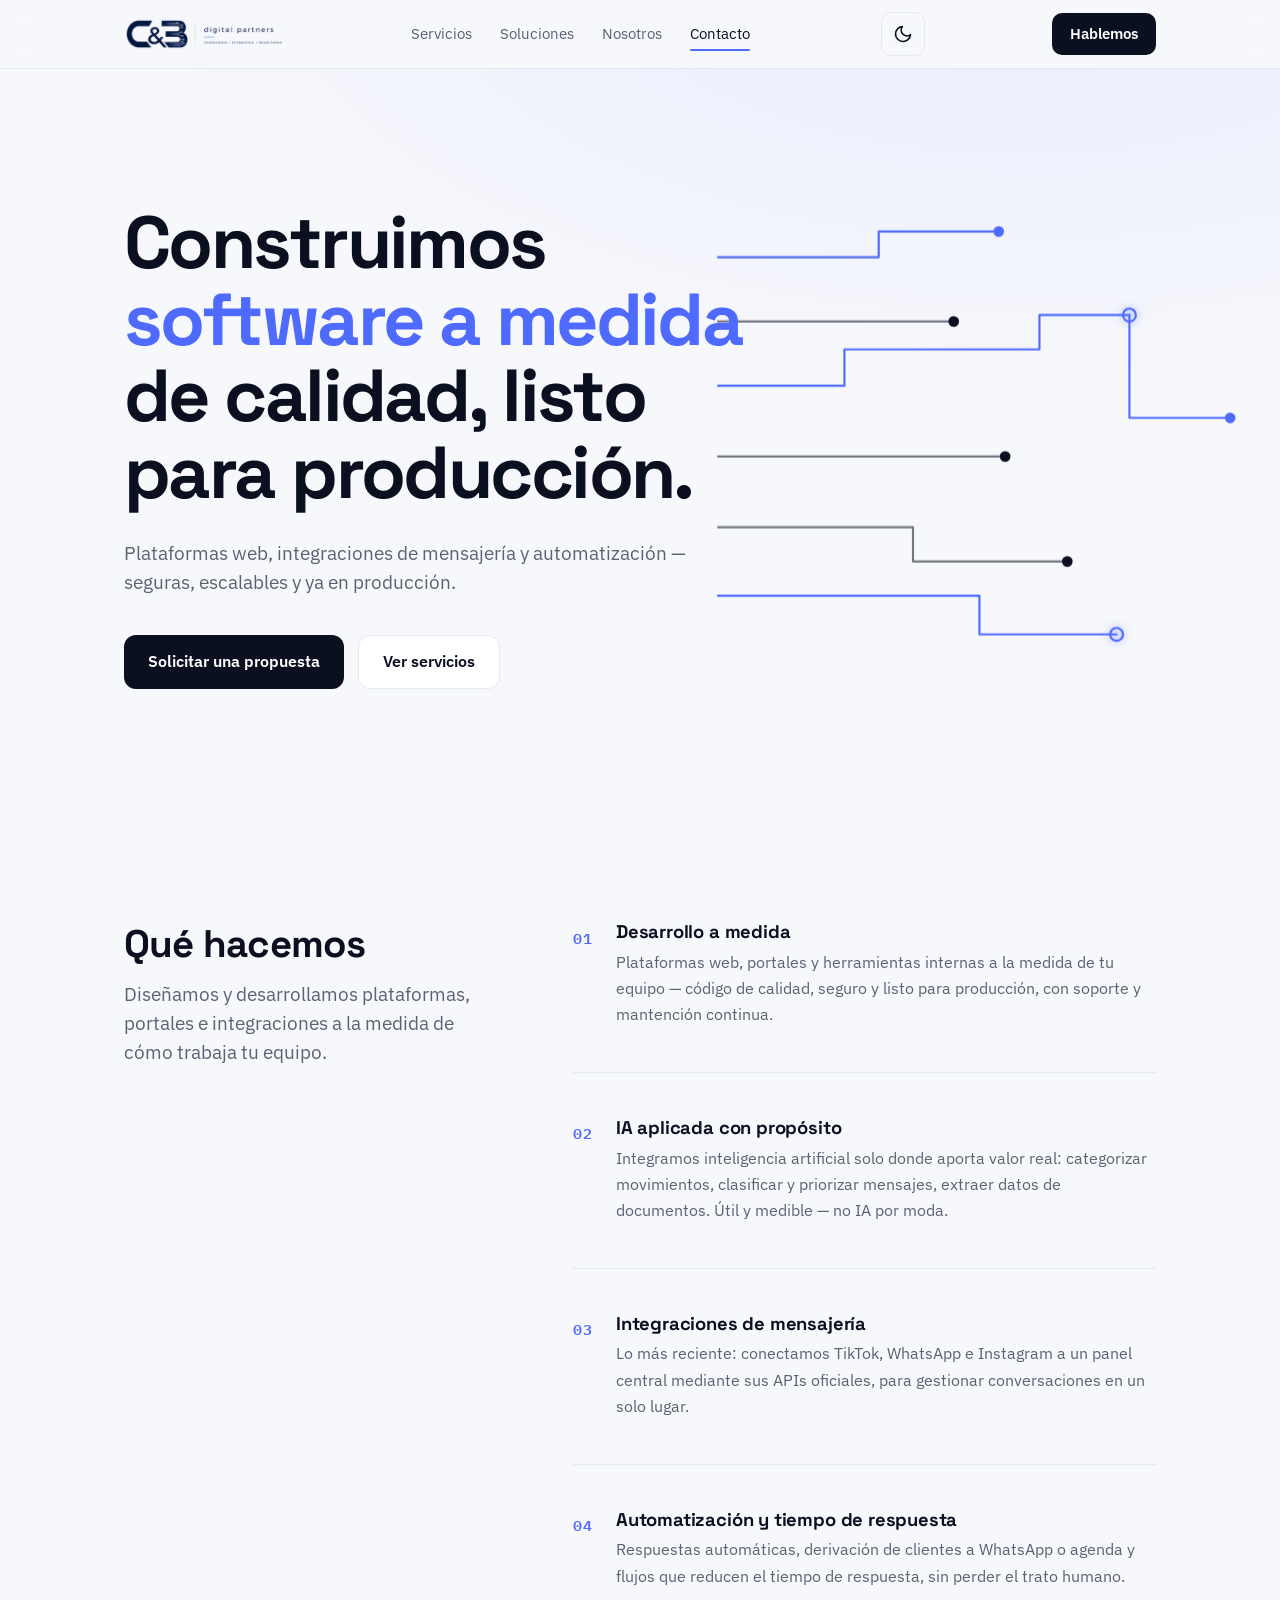
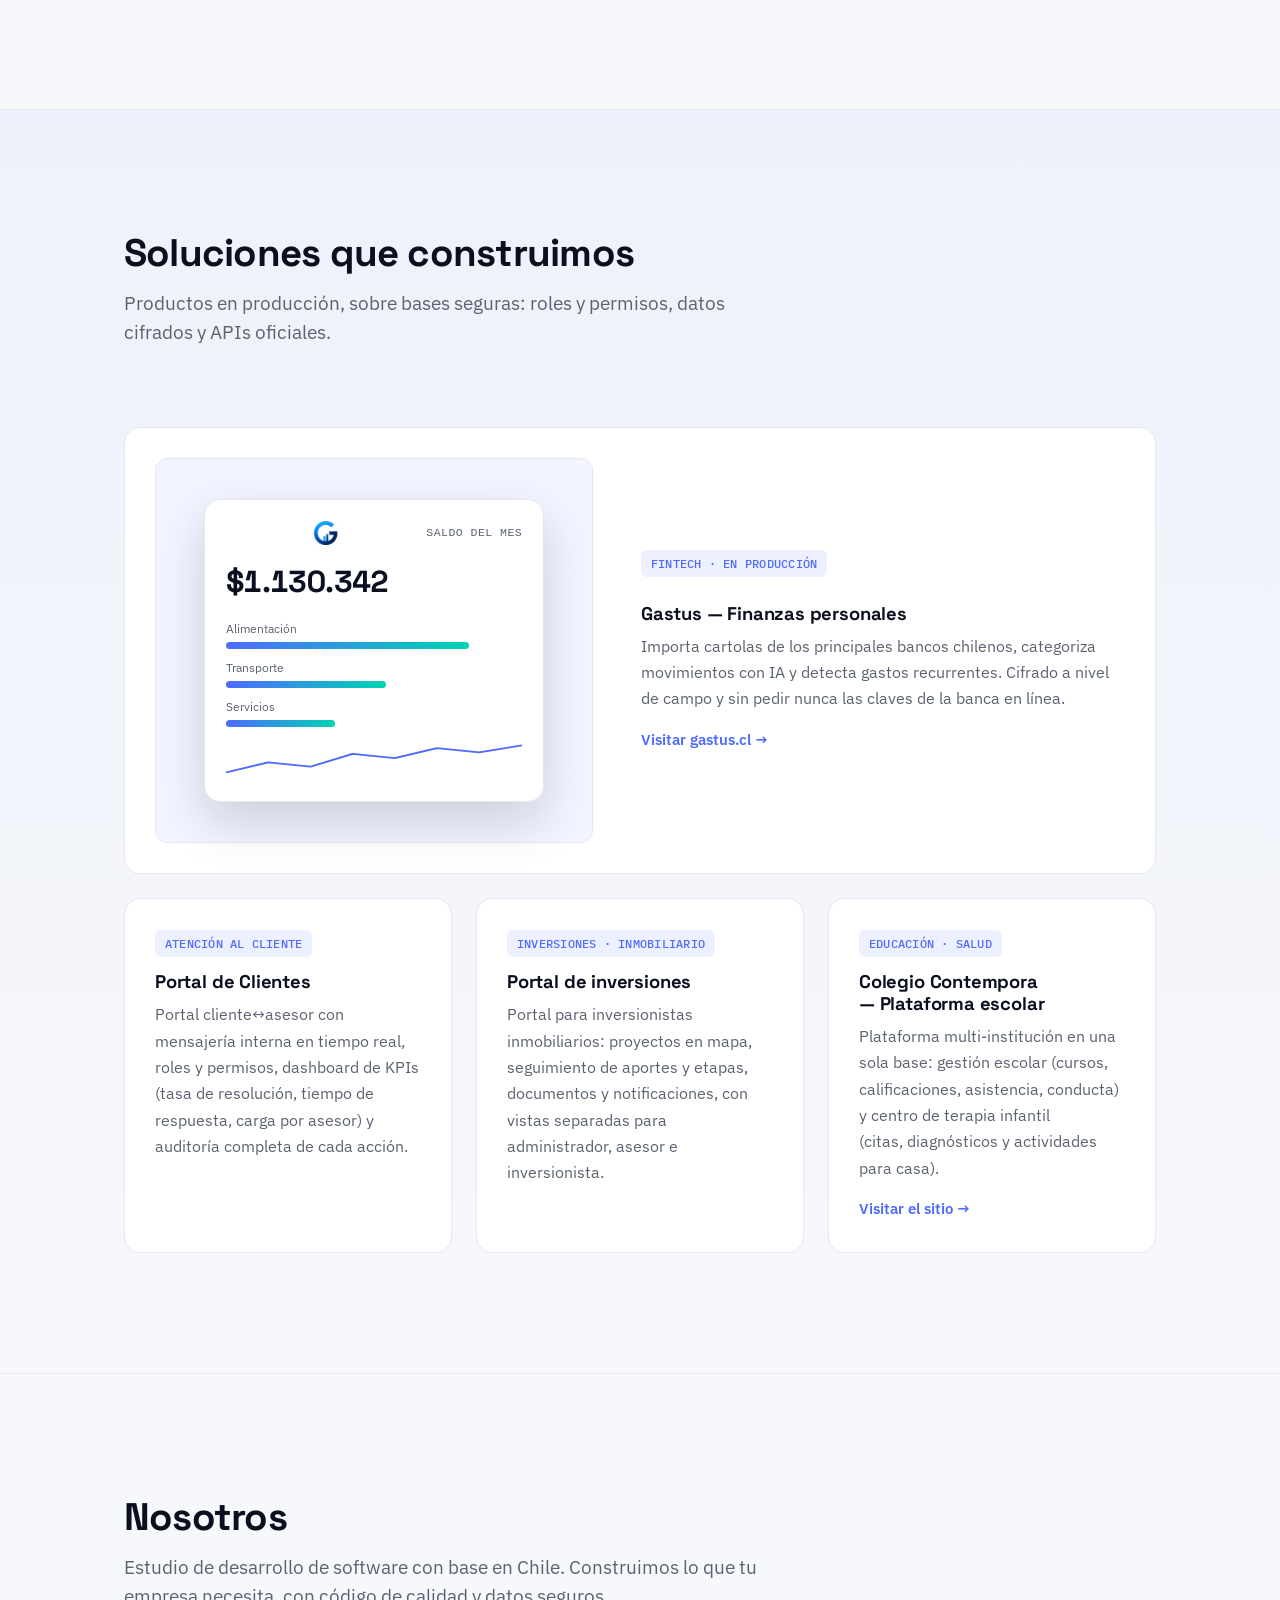
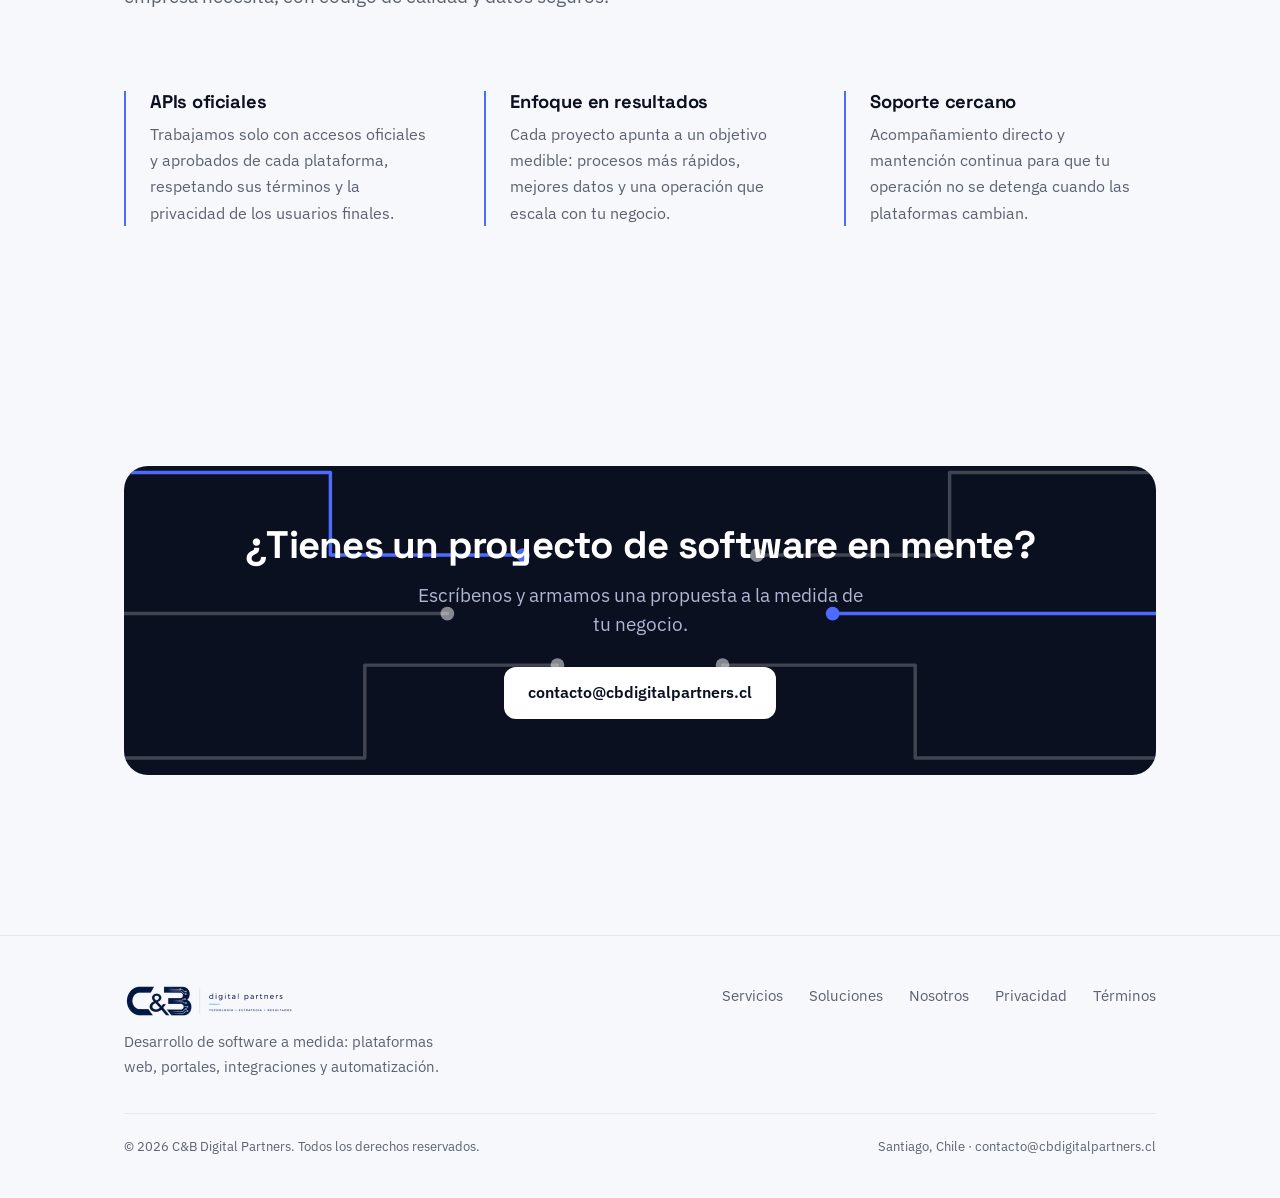
==== commit 5e575a56: "overdrive x 3" ====
--- a/index.html
+++ b/index.html
@@ -3,6 +3,8 @@
 <head>
   <meta charset="UTF-8" />
   <meta name="viewport" content="width=device-width, initial-scale=1.0" />
+  <meta name="theme-color" media="(prefers-color-scheme: light)" content="#f7f8fc" />
+  <meta name="theme-color" media="(prefers-color-scheme: dark)" content="#0a0e1a" />
   <title>C&amp;B Digital Partners — Desarrollo de software a medida</title>
   <meta name="description" content="Estudio de desarrollo de software en Chile. Construimos plataformas web, portales, software financiero e integraciones a medida — de calidad, seguras y listas para producción." />
   <meta property="og:type" content="website" />
@@ -134,10 +136,24 @@
         <div class="solutions">
           <article class="card sol-feature">
             <div class="sol-feature-media">
-              <picture>
-                <source srcset="assets/gastus-logo.webp" type="image/webp" />
-                <img src="assets/gastus-logo.png" alt="Logo de Gastus" width="560" height="476" loading="lazy" decoding="async" />
-              </picture>
+              <div class="gastus-mock" aria-hidden="true">
+                <div class="gm-head">
+                  <picture>
+                    <source srcset="assets/gastus-logo.webp" type="image/webp" />
+                    <img src="assets/gastus-logo.png" alt="" class="gm-logo" width="560" height="476" loading="lazy" decoding="async" />
+                  </picture>
+                  <span class="gm-chip">Saldo del mes</span>
+                </div>
+                <div class="gm-balance" data-value="1247500">$1.247.500</div>
+                <ul class="gm-bars">
+                  <li class="gm-bar"><span>Alimentación</span><i style="--w: 82%"></i></li>
+                  <li class="gm-bar"><span>Transporte</span><i style="--w: 54%"></i></li>
+                  <li class="gm-bar"><span>Servicios</span><i style="--w: 37%"></i></li>
+                </ul>
+                <svg class="gm-spark" viewBox="0 0 260 56" fill="none" preserveAspectRatio="none" aria-hidden="true">
+                  <path d="M0 44 L37 30 L74 36 L111 18 L148 24 L185 10 L222 16 L260 6" stroke="var(--accent)" stroke-width="2.5" stroke-linecap="round" stroke-linejoin="round" />
+                </svg>
+              </div>
             </div>
             <div class="sol-feature-body">
               <span class="tag">Fintech · En producción</span>
@@ -194,9 +210,27 @@
     <section class="block" id="contacto">
       <div class="wrap">
         <div class="cta-band">
+          <svg class="cta-circuit" viewBox="0 0 600 260" fill="none" preserveAspectRatio="xMidYMid slice" aria-hidden="true">
+            <g stroke-width="2" stroke-linecap="round" stroke-linejoin="round">
+              <path d="M0 44 H120 V92 H232" stroke="var(--accent)" />
+              <path d="M0 126 H188" stroke="color-mix(in srgb, var(--band-text) 22%, transparent)" />
+              <path d="M0 210 H140 V156 H252" stroke="color-mix(in srgb, var(--band-text) 22%, transparent)" />
+              <path d="M600 44 H480 V92 H368" stroke="color-mix(in srgb, var(--band-text) 22%, transparent)" />
+              <path d="M600 126 H412" stroke="var(--accent)" />
+              <path d="M600 210 H460 V156 H348" stroke="color-mix(in srgb, var(--band-text) 22%, transparent)" />
+            </g>
+            <g>
+              <circle cx="232" cy="92" r="4" fill="var(--accent)" />
+              <circle cx="188" cy="126" r="4" fill="color-mix(in srgb, var(--band-text) 50%, transparent)" />
+              <circle cx="252" cy="156" r="4" fill="color-mix(in srgb, var(--band-text) 50%, transparent)" />
+              <circle cx="368" cy="92" r="4" fill="color-mix(in srgb, var(--band-text) 50%, transparent)" />
+              <circle cx="412" cy="126" r="4" fill="var(--accent)" />
+              <circle cx="348" cy="156" r="4" fill="color-mix(in srgb, var(--band-text) 50%, transparent)" />
+            </g>
+          </svg>
           <h2>¿Tienes un proyecto de software en mente?</h2>
           <p>Escríbenos y armamos una propuesta a la medida de tu negocio.</p>
-          <a href="mailto:contacto@cbdigitalpartners.cl" class="btn btn-primary">contacto@cbdigitalpartners.cl</a>
+          <a href="mailto:contacto@cbdigitalpartners.cl" class="btn btn-primary magnetic">contacto@cbdigitalpartners.cl</a>
         </div>
       </div>
     </section>
--- a/styles.css
+++ b/styles.css
@@ -131,6 +131,7 @@
   font-weight: var(--fw-bold);
   text-wrap: balance;
 }
+p { text-wrap: pretty; }
 
 a { color: inherit; text-decoration: none; }
 
@@ -379,10 +380,54 @@
   border-radius: var(--radius-md);
   aspect-ratio: 16 / 10;
   display: grid; place-items: center;
-  padding: clamp(1.5rem, 4vw, 3rem);
-}
-.sol-feature-media picture { display: contents; }
-.sol-feature-media img { width: 100%; max-width: 280px; height: auto; object-fit: contain; }
+  padding: clamp(1.25rem, 3.5vw, 2.5rem);
+  perspective: 900px;
+}
+/* Gastus product mock */
+.gastus-mock {
+  --rx: 0deg; --ry: 0deg;
+  width: 100%; max-width: 340px;
+  background: var(--white);
+  border: 1px solid var(--line);
+  border-radius: var(--radius);
+  box-shadow: 0 20px 50px rgba(var(--shadow), 0.16);
+  padding: clamp(0.9rem, 2.2vw, 1.3rem);
+  display: flex; flex-direction: column; gap: 0.75rem;
+  transform: rotateX(var(--rx)) rotateY(var(--ry));
+  transform-style: preserve-3d;
+  transition: transform 0.25s var(--ease-out);
+}
+.gm-head { display: flex; align-items: center; justify-content: space-between; gap: 8px; }
+.gm-head picture { display: contents; }
+.gm-logo { height: 24px; width: auto; }
+.gm-chip {
+  font-family: var(--font-mono); font-size: var(--text-2xs);
+  text-transform: uppercase; letter-spacing: 0.04em; color: var(--muted);
+}
+.gm-balance {
+  font-family: var(--font-display); font-weight: var(--fw-bold);
+  font-size: clamp(1.4rem, 3vw, 1.9rem); letter-spacing: -0.02em;
+  color: var(--ink); font-variant-numeric: tabular-nums;
+}
+.gm-bars { list-style: none; display: flex; flex-direction: column; gap: 0.55rem; }
+.gm-bar { display: flex; flex-direction: column; gap: 4px; }
+.gm-bar span { font-size: var(--text-2xs); color: var(--muted); }
+.gm-bar i {
+  display: block; height: 7px; border-radius: 999px; width: var(--w);
+  background: linear-gradient(90deg, var(--accent), var(--accent-2));
+}
+.gm-spark { width: 100%; height: 40px; margin-top: 2px; display: block; }
+.gm-spark path { stroke-dasharray: 320; stroke-dashoffset: 0; }
+
+/* Reveal-gated mock animations (full/static by default → no-JS & reduced-motion safe) */
+.reveal-on .sol-feature .gm-bar i { width: 0; transition: width 0.9s var(--ease-out); }
+.reveal-on .sol-feature.is-visible .gm-bar i { width: var(--w); }
+.reveal-on .sol-feature .gm-bar:nth-child(2) i { transition-delay: 0.08s; }
+.reveal-on .sol-feature .gm-bar:nth-child(3) i { transition-delay: 0.16s; }
+.reveal-on .sol-feature .gm-spark path {
+  stroke-dashoffset: 320; transition: stroke-dashoffset 1.1s var(--ease-out) 0.2s;
+}
+.reveal-on .sol-feature.is-visible .gm-spark path { stroke-dashoffset: 0; }
 .sol-feature-body h3 { font-size: var(--text-xl); letter-spacing: -0.02em; margin: 12px 0 10px; }
 .sol-feature-body p { color: var(--muted); font-size: var(--text-base); }
 @media (max-width: 720px) { .sol-feature { grid-template-columns: 1fr; } }
@@ -439,12 +484,30 @@
 
 /* ---------- CTA band ---------- */
 .cta-band {
+  position: relative;
+  overflow: hidden;
   background: var(--band-bg);
   color: var(--band-text);
   border-radius: var(--radius-lg);
   padding: clamp(2.25rem, 6vw, 56px) clamp(1.25rem, 5vw, 48px);
   text-align: center;
 }
+.cta-band > *:not(.cta-circuit) { position: relative; z-index: 1; }
+.cta-circuit {
+  position: absolute; inset: 0; width: 100%; height: 100%;
+  z-index: 0; pointer-events: none;
+}
+.cta-circuit path { stroke-dasharray: 800; stroke-dashoffset: 0; }
+.reveal-on .cta-band .cta-circuit path {
+  stroke-dashoffset: 800; transition: stroke-dashoffset 1.2s var(--ease-out);
+}
+.reveal-on .cta-band.is-visible .cta-circuit path { stroke-dashoffset: 0; }
+.reveal-on .cta-band .cta-circuit path:nth-child(2) { transition-delay: 0.08s; }
+.reveal-on .cta-band .cta-circuit path:nth-child(3) { transition-delay: 0.16s; }
+.reveal-on .cta-band .cta-circuit path:nth-child(4) { transition-delay: 0.10s; }
+.reveal-on .cta-band .cta-circuit path:nth-child(5) { transition-delay: 0.18s; }
+.reveal-on .cta-band .cta-circuit path:nth-child(6) { transition-delay: 0.24s; }
+.magnetic { transform: translate(var(--mx, 0px), var(--my, 0px)); will-change: transform; }
 .cta-band h2 { font-size: var(--text-2xl); letter-spacing: -0.02em; }
 .cta-band p { color: var(--band-muted); margin-top: 14px; font-size: var(--text-lead); line-height: var(--lh-relaxed); max-width: 48ch; margin-inline: auto; }
 .cta-band .btn-primary { background: var(--band-text); color: var(--band-bg); margin-top: 28px; max-width: 100%; overflow-wrap: anywhere; }
@@ -540,6 +603,15 @@
 .nav-links a.is-active { color: var(--ink); }
 .nav-links a.is-active::after { transform: scaleX(1); }
 
+/* ---------- Cinematic theme switch (View Transitions) ---------- */
+::view-transition-old(root),
+::view-transition-new(root) {
+  animation: none;            /* replace default cross-fade with the JS clip reveal */
+  mix-blend-mode: normal;
+}
+::view-transition-old(root) { z-index: 0; }
+::view-transition-new(root) { z-index: 1; }
+
 /* ---------- Reduced motion ---------- */
 @media (prefers-reduced-motion: reduce) {
   html { scroll-behavior: auto; }
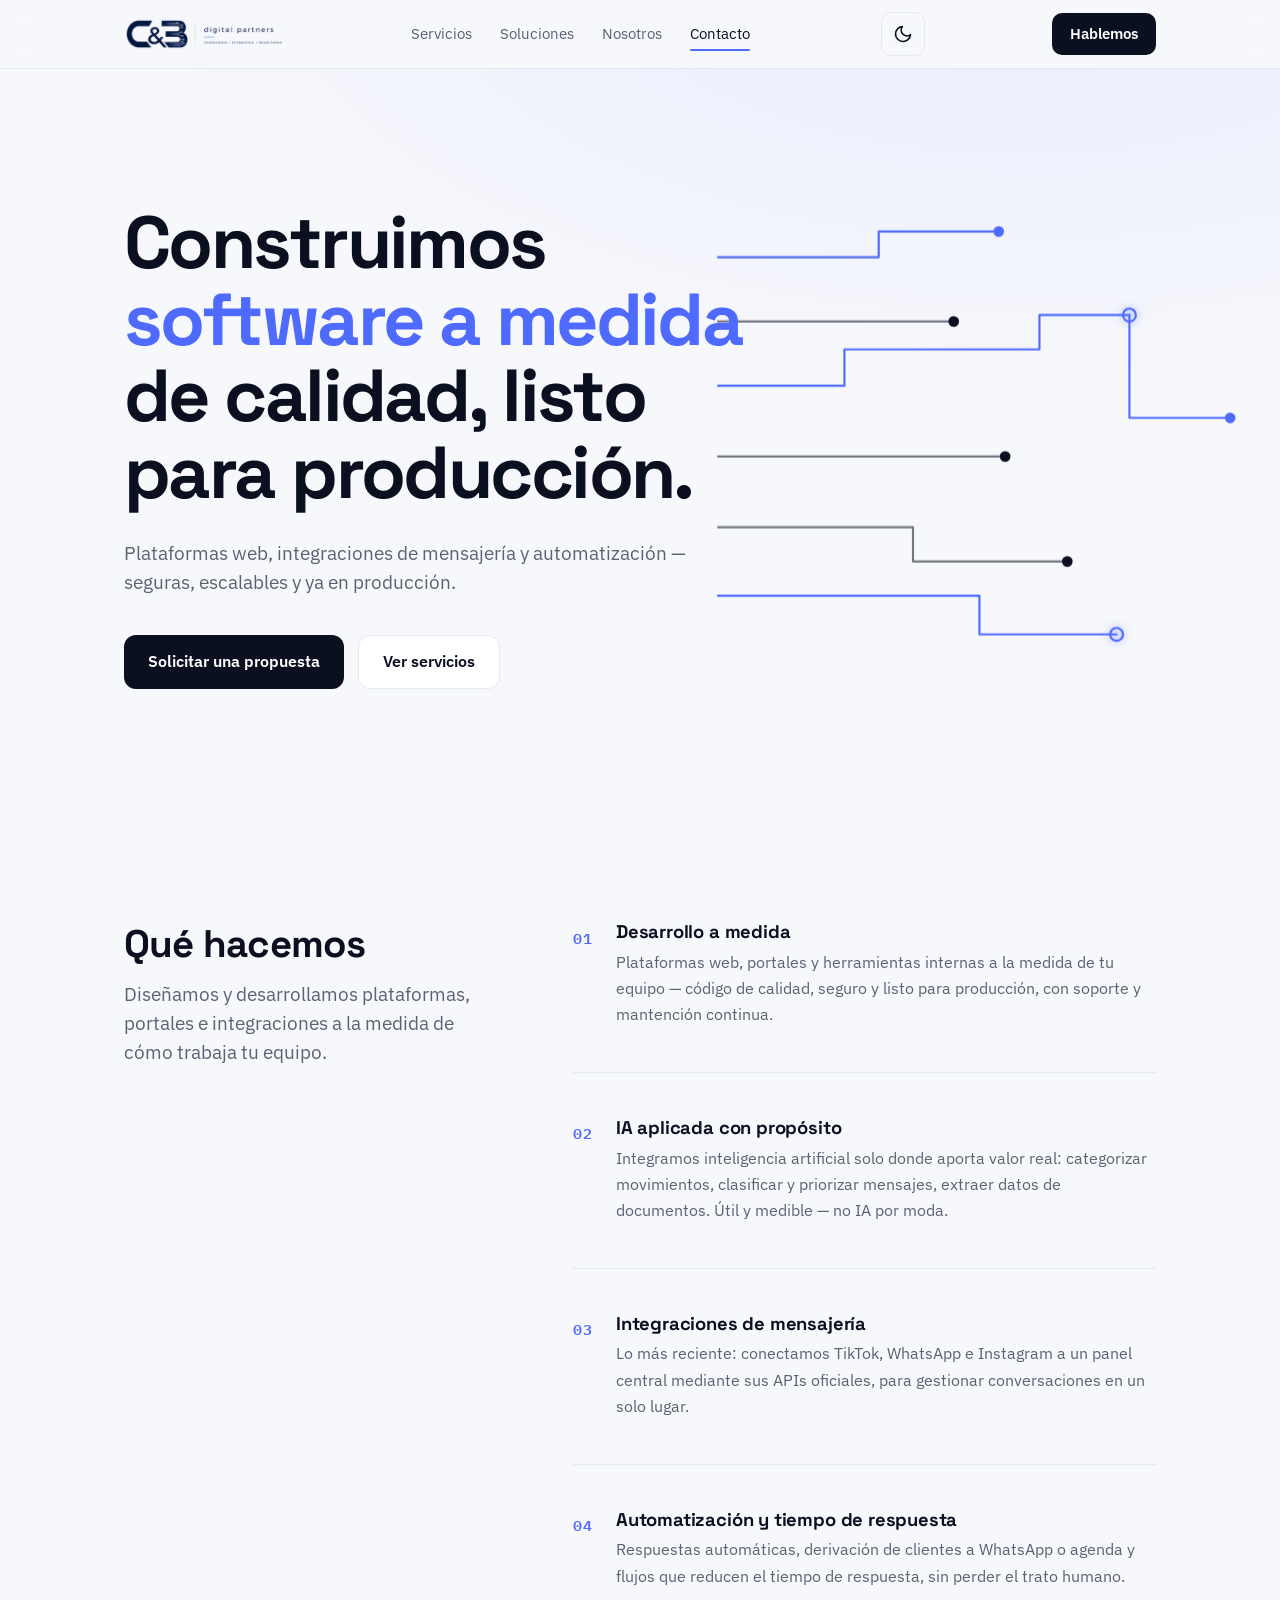
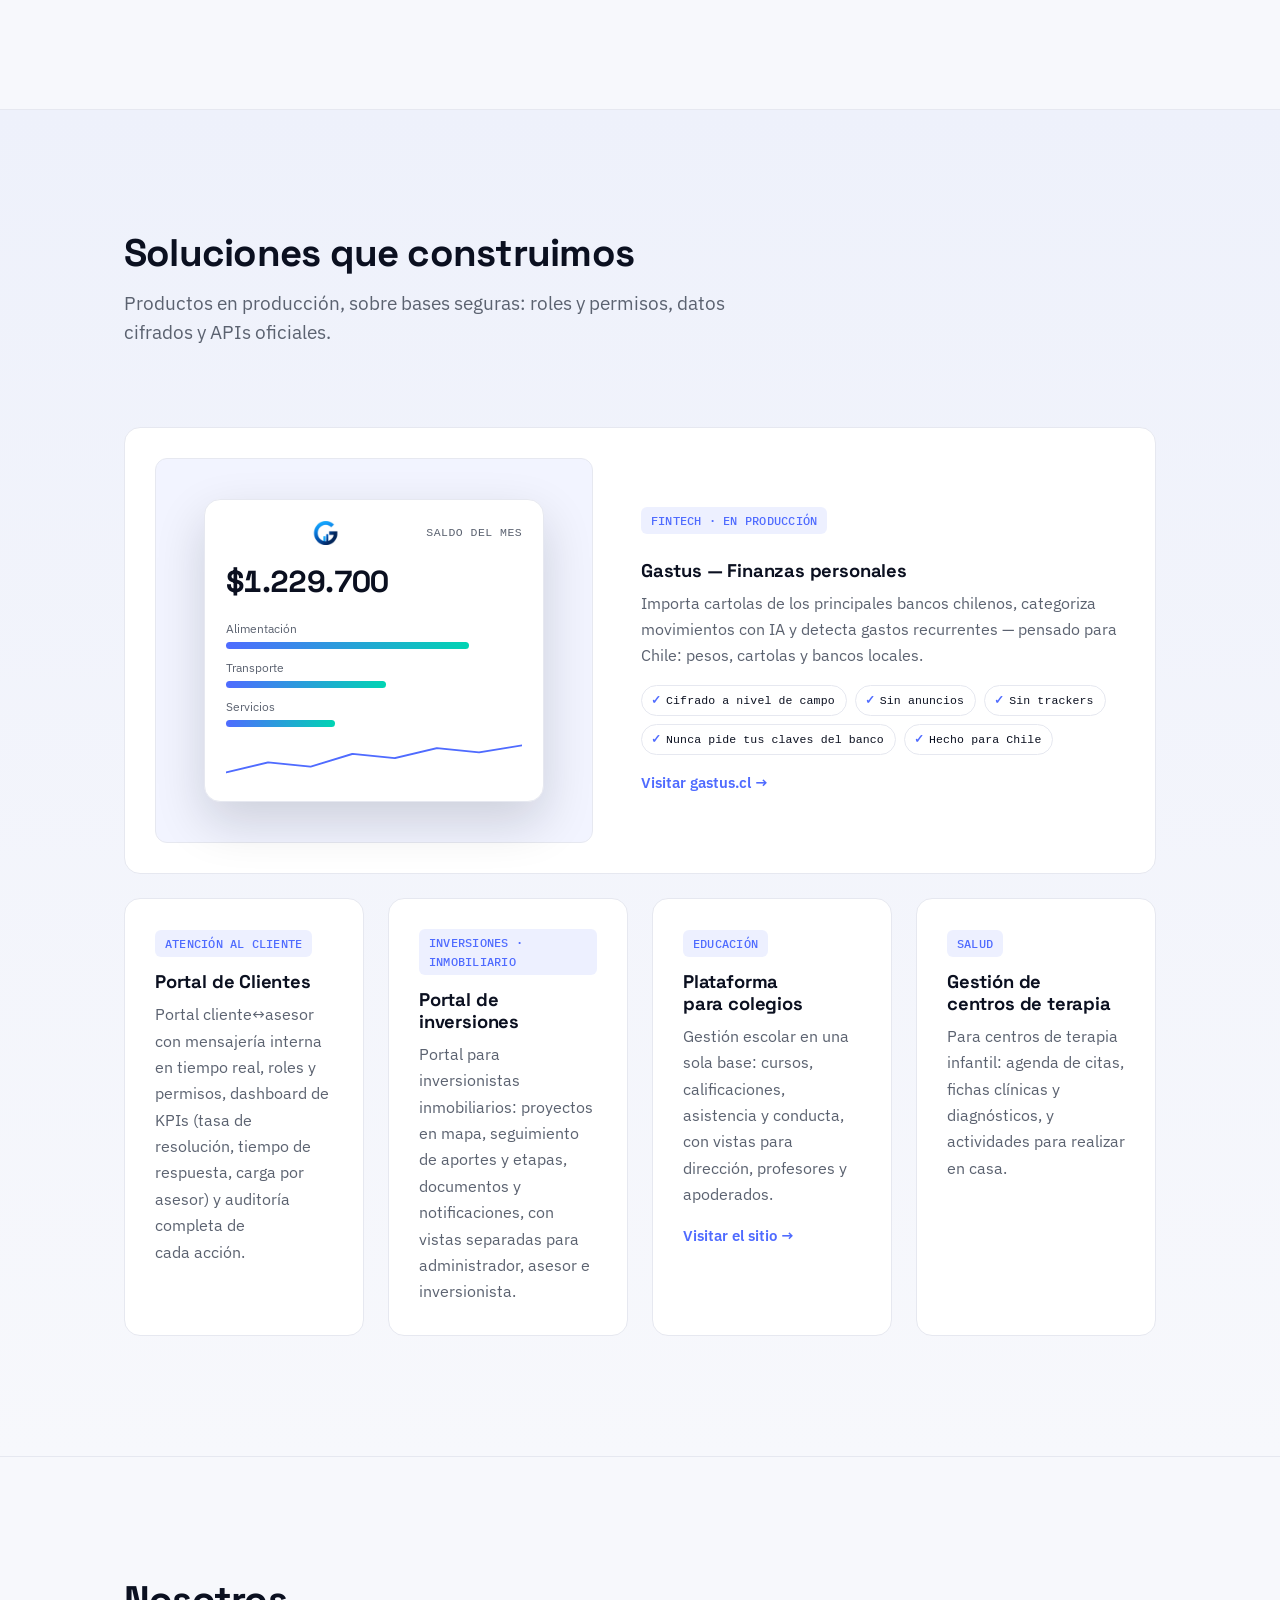
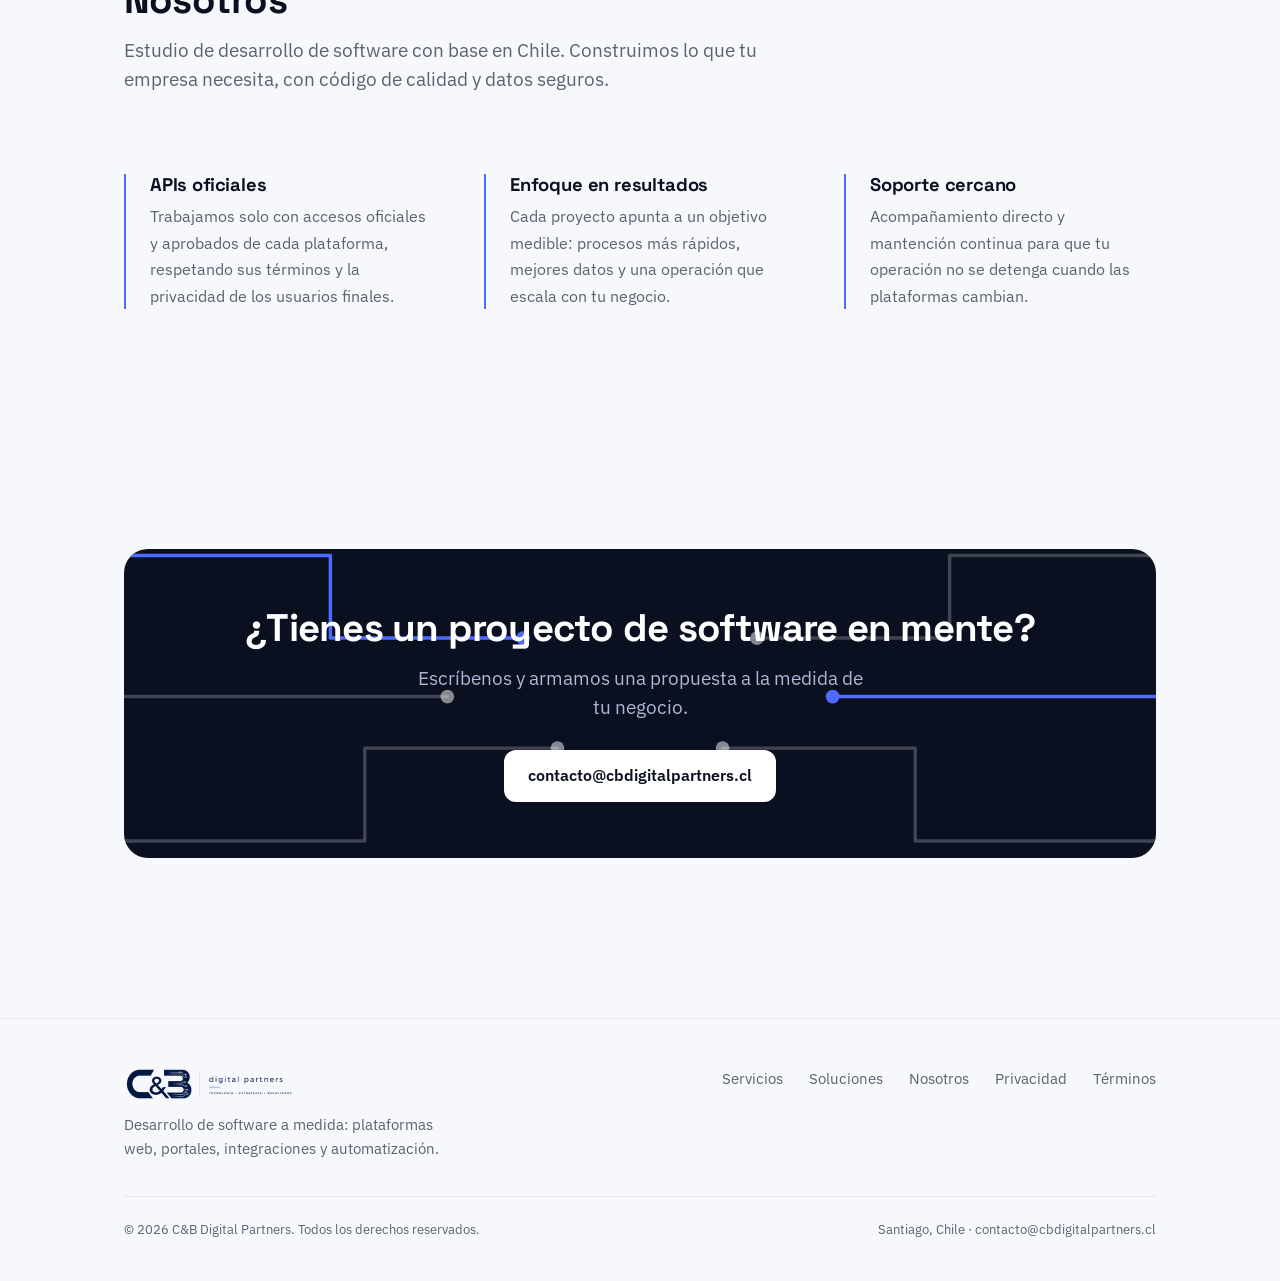
==== commit 1e256beb: "algunas mejoras" ====
--- a/index.html
+++ b/index.html
@@ -158,7 +158,14 @@
             <div class="sol-feature-body">
               <span class="tag">Fintech · En producción</span>
               <h3>Gastus — Finanzas personales</h3>
-              <p>Importa cartolas de los principales bancos chilenos, categoriza movimientos con IA y detecta gastos recurrentes. Cifrado a nivel de campo y sin pedir nunca las claves de la banca en línea.</p>
+              <p>Importa cartolas de los principales bancos chilenos, categoriza movimientos con IA y detecta gastos recurrentes — pensado para Chile: pesos, cartolas y bancos locales.</p>
+              <ul class="feat-pills">
+                <li>Cifrado a nivel de campo</li>
+                <li>Sin anuncios</li>
+                <li>Sin trackers</li>
+                <li>Nunca pide tus claves del banco</li>
+                <li>Hecho para Chile</li>
+              </ul>
               <a href="https://gastus.cl" target="_blank" rel="noopener noreferrer" class="card-link" aria-label="Visitar gastus.cl (abre en una pestaña nueva)">Visitar gastus.cl →</a>
             </div>
           </article>
@@ -174,10 +181,15 @@
               <p>Portal para inversionistas inmobiliarios: proyectos en mapa, seguimiento de aportes y etapas, documentos y notificaciones, con vistas separadas para administrador, asesor e inversionista.</p>
             </article>
             <article class="card">
-              <span class="tag">Educación · Salud</span>
-              <h3>Colegio Contempora — Plataforma escolar</h3>
-              <p>Plataforma multi-institución en una sola base: gestión escolar (cursos, calificaciones, asistencia, conducta) y centro de terapia infantil (citas, diagnósticos y actividades para casa).</p>
-              <a href="https://colegia.colegiocontempora.com/" target="_blank" rel="noopener noreferrer" class="card-link" aria-label="Visitar el sitio de Colegio Contempora (abre en una pestaña nueva)">Visitar el sitio →</a>
+              <span class="tag">Educación</span>
+              <h3>Plataforma para colegios</h3>
+              <p>Gestión escolar en una sola base: cursos, calificaciones, asistencia y conducta, con vistas para dirección, profesores y apoderados.</p>
+              <a href="https://colegia.colegiocontempora.com/" target="_blank" rel="noopener noreferrer" class="card-link" aria-label="Visitar el sitio de la plataforma escolar (abre en una pestaña nueva)">Visitar el sitio →</a>
+            </article>
+            <article class="card">
+              <span class="tag">Salud</span>
+              <h3>Gestión de centros de terapia</h3>
+              <p>Para centros de terapia infantil: agenda de citas, fichas clínicas y diagnósticos, y actividades para realizar en casa.</p>
             </article>
           </div>
         </div>
--- a/styles.css
+++ b/styles.css
@@ -430,10 +430,23 @@
 .reveal-on .sol-feature.is-visible .gm-spark path { stroke-dashoffset: 0; }
 .sol-feature-body h3 { font-size: var(--text-xl); letter-spacing: -0.02em; margin: 12px 0 10px; }
 .sol-feature-body p { color: var(--muted); font-size: var(--text-base); }
+.feat-pills {
+  list-style: none; display: flex; flex-wrap: wrap; gap: 8px; margin-top: 16px;
+}
+.feat-pills li {
+  font-family: var(--font-mono); font-size: var(--text-2xs); letter-spacing: 0.01em;
+  color: var(--ink);
+  border: 1px solid var(--line); border-radius: 999px;
+  padding: 5px 11px 5px 9px;
+  display: inline-flex; align-items: center; gap: 5px;
+}
+.feat-pills li::before {
+  content: "✓"; color: var(--accent); font-weight: var(--fw-bold);
+}
 @media (max-width: 720px) { .sol-feature { grid-template-columns: 1fr; } }
 
-.sol-grid { display: grid; grid-template-columns: repeat(3, 1fr); gap: var(--space-sm); }
-@media (max-width: 860px) { .sol-grid { grid-template-columns: 1fr; } }
+.sol-grid { display: grid; grid-template-columns: repeat(auto-fit, minmax(230px, 1fr)); gap: var(--space-sm); }
+@media (max-width: 520px) { .sol-grid { grid-template-columns: 1fr; } }
 
 /* ---------- Nosotros: trust columns ---------- */
 .trust { display: grid; grid-template-columns: repeat(3, 1fr); gap: clamp(1.5rem, 4vw, 3rem); }
